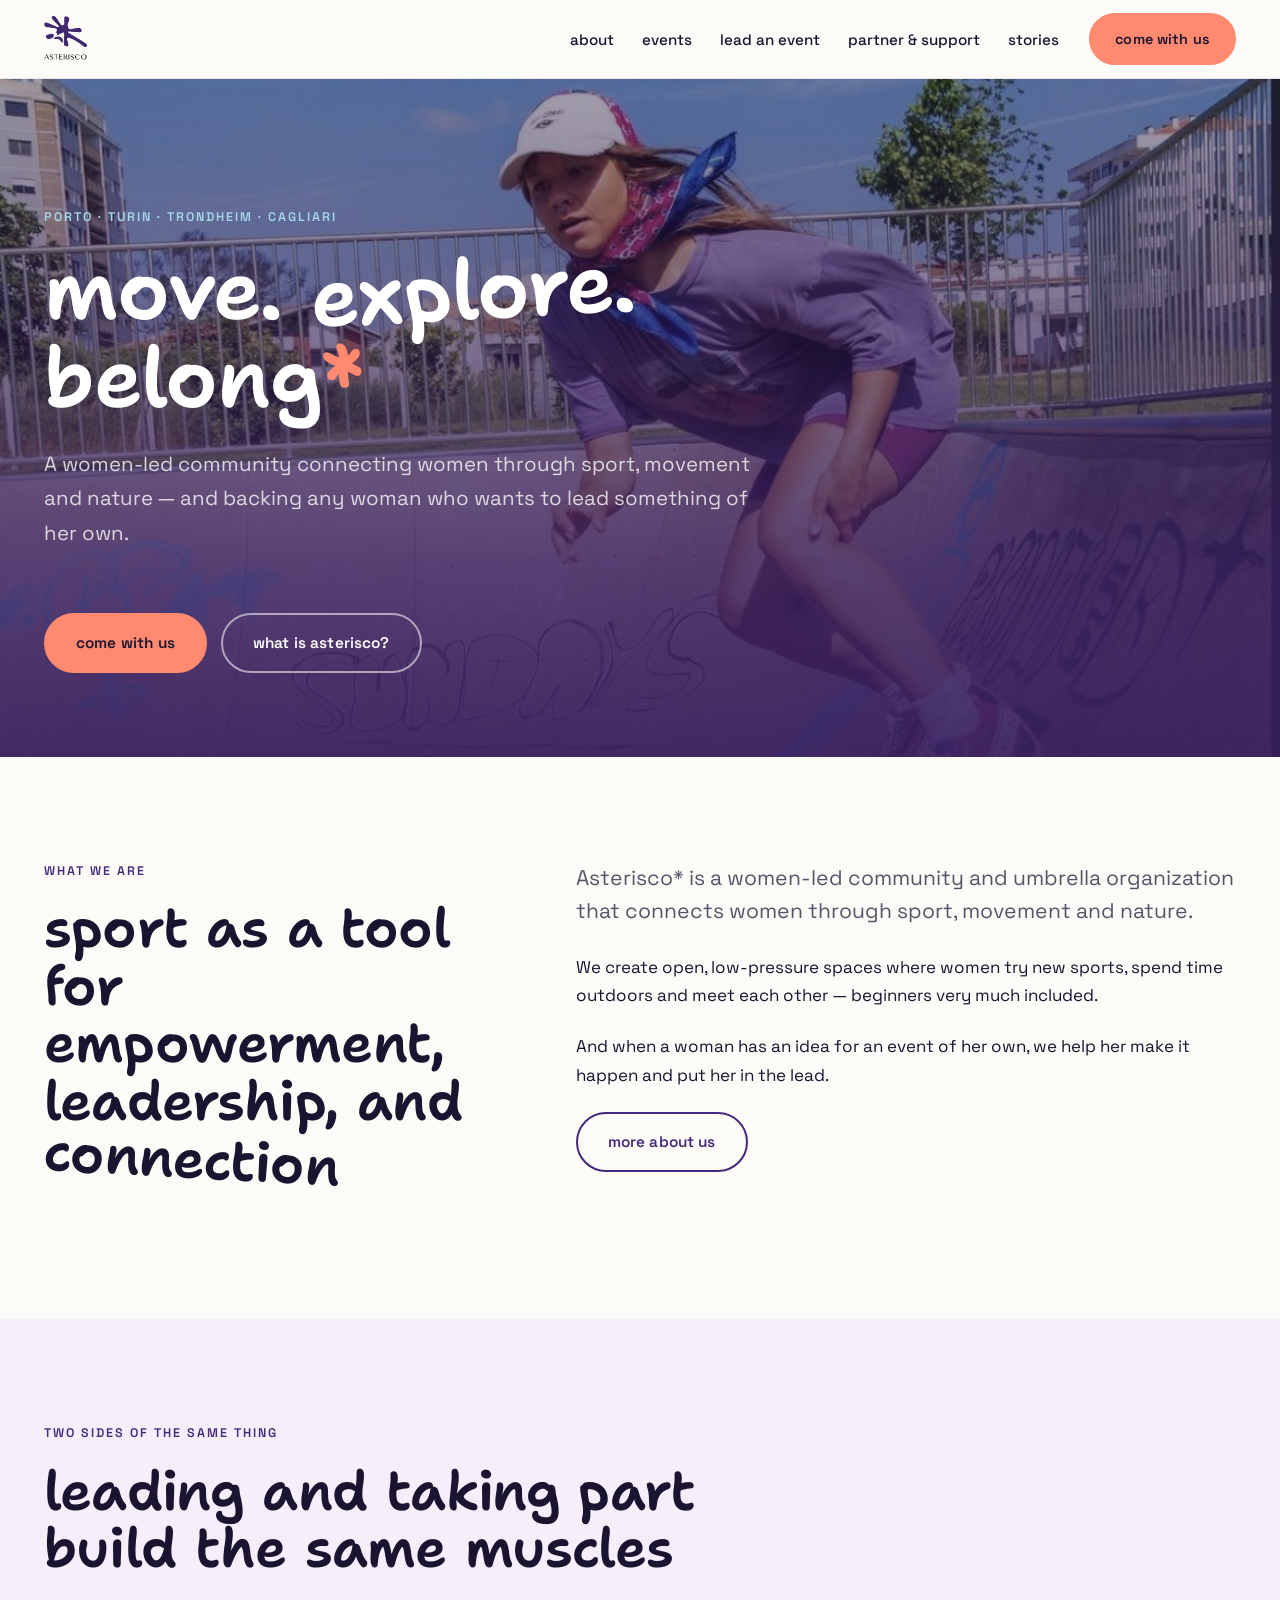
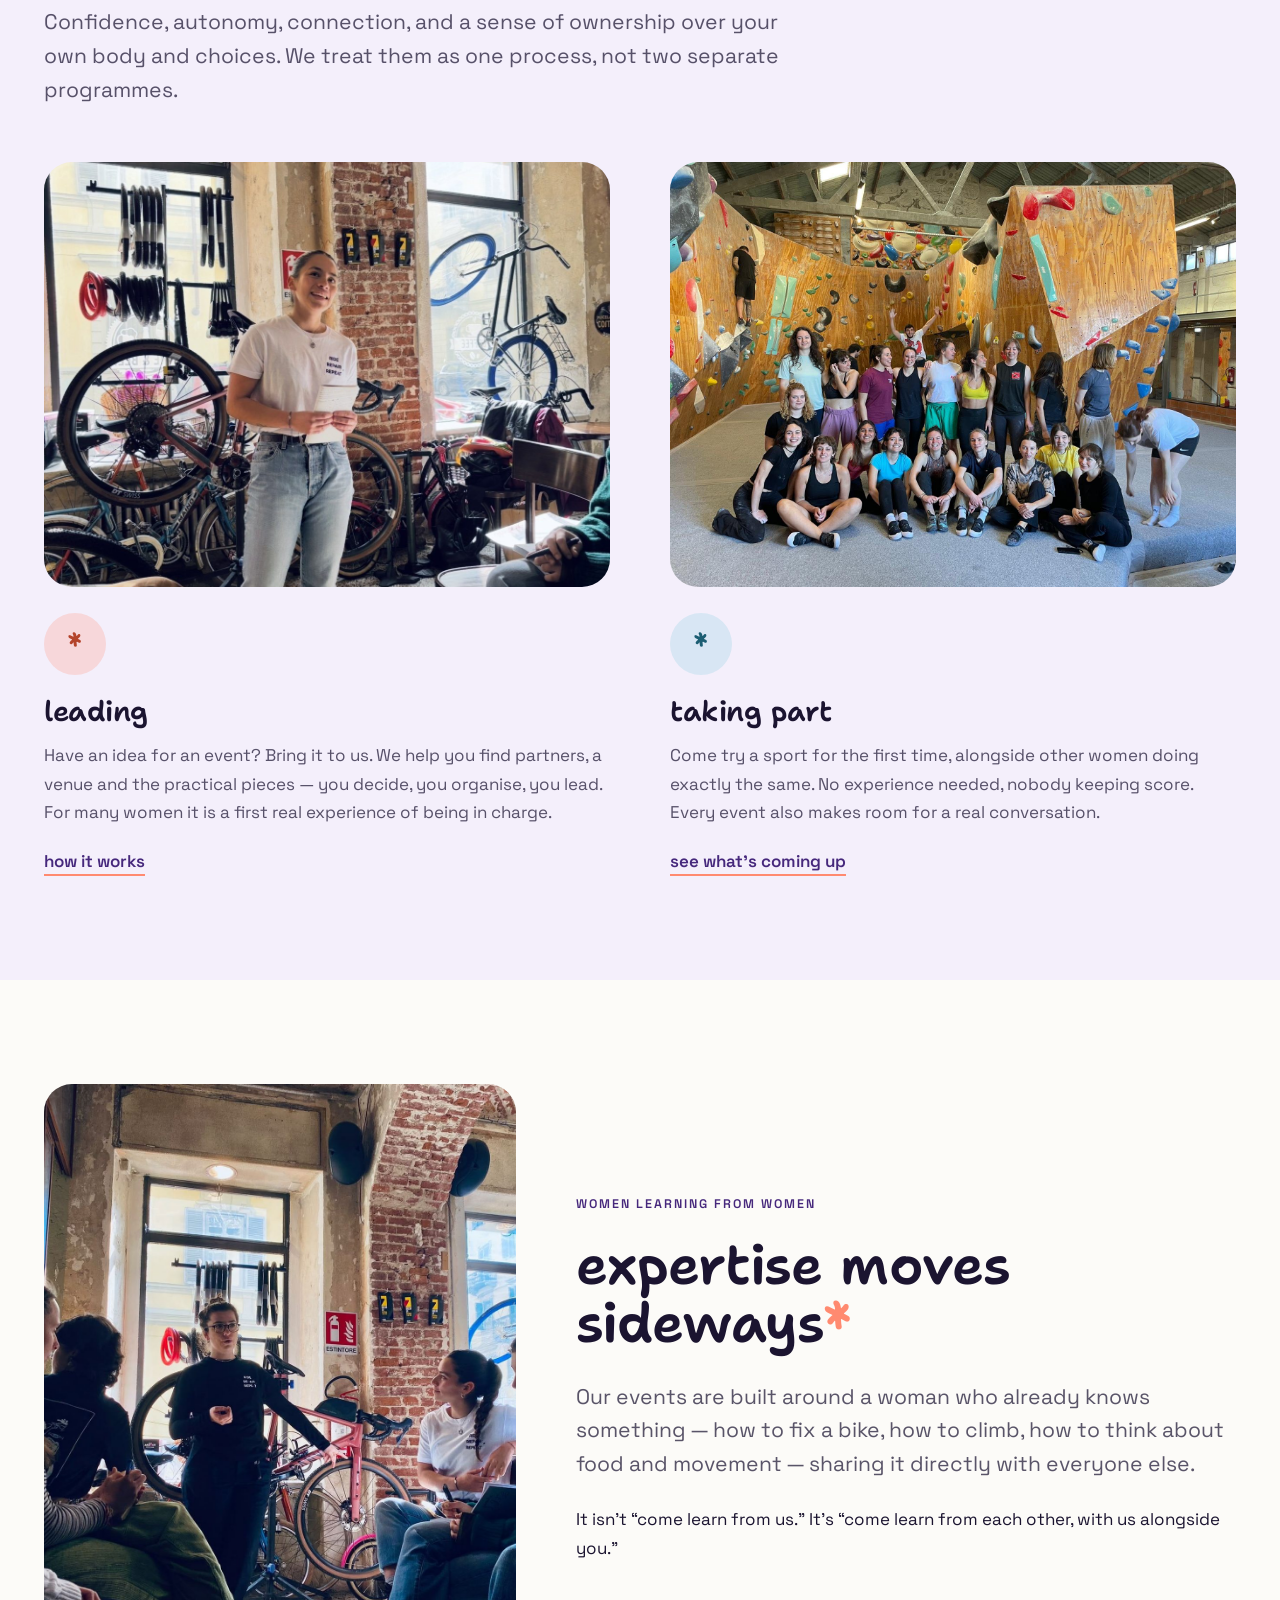
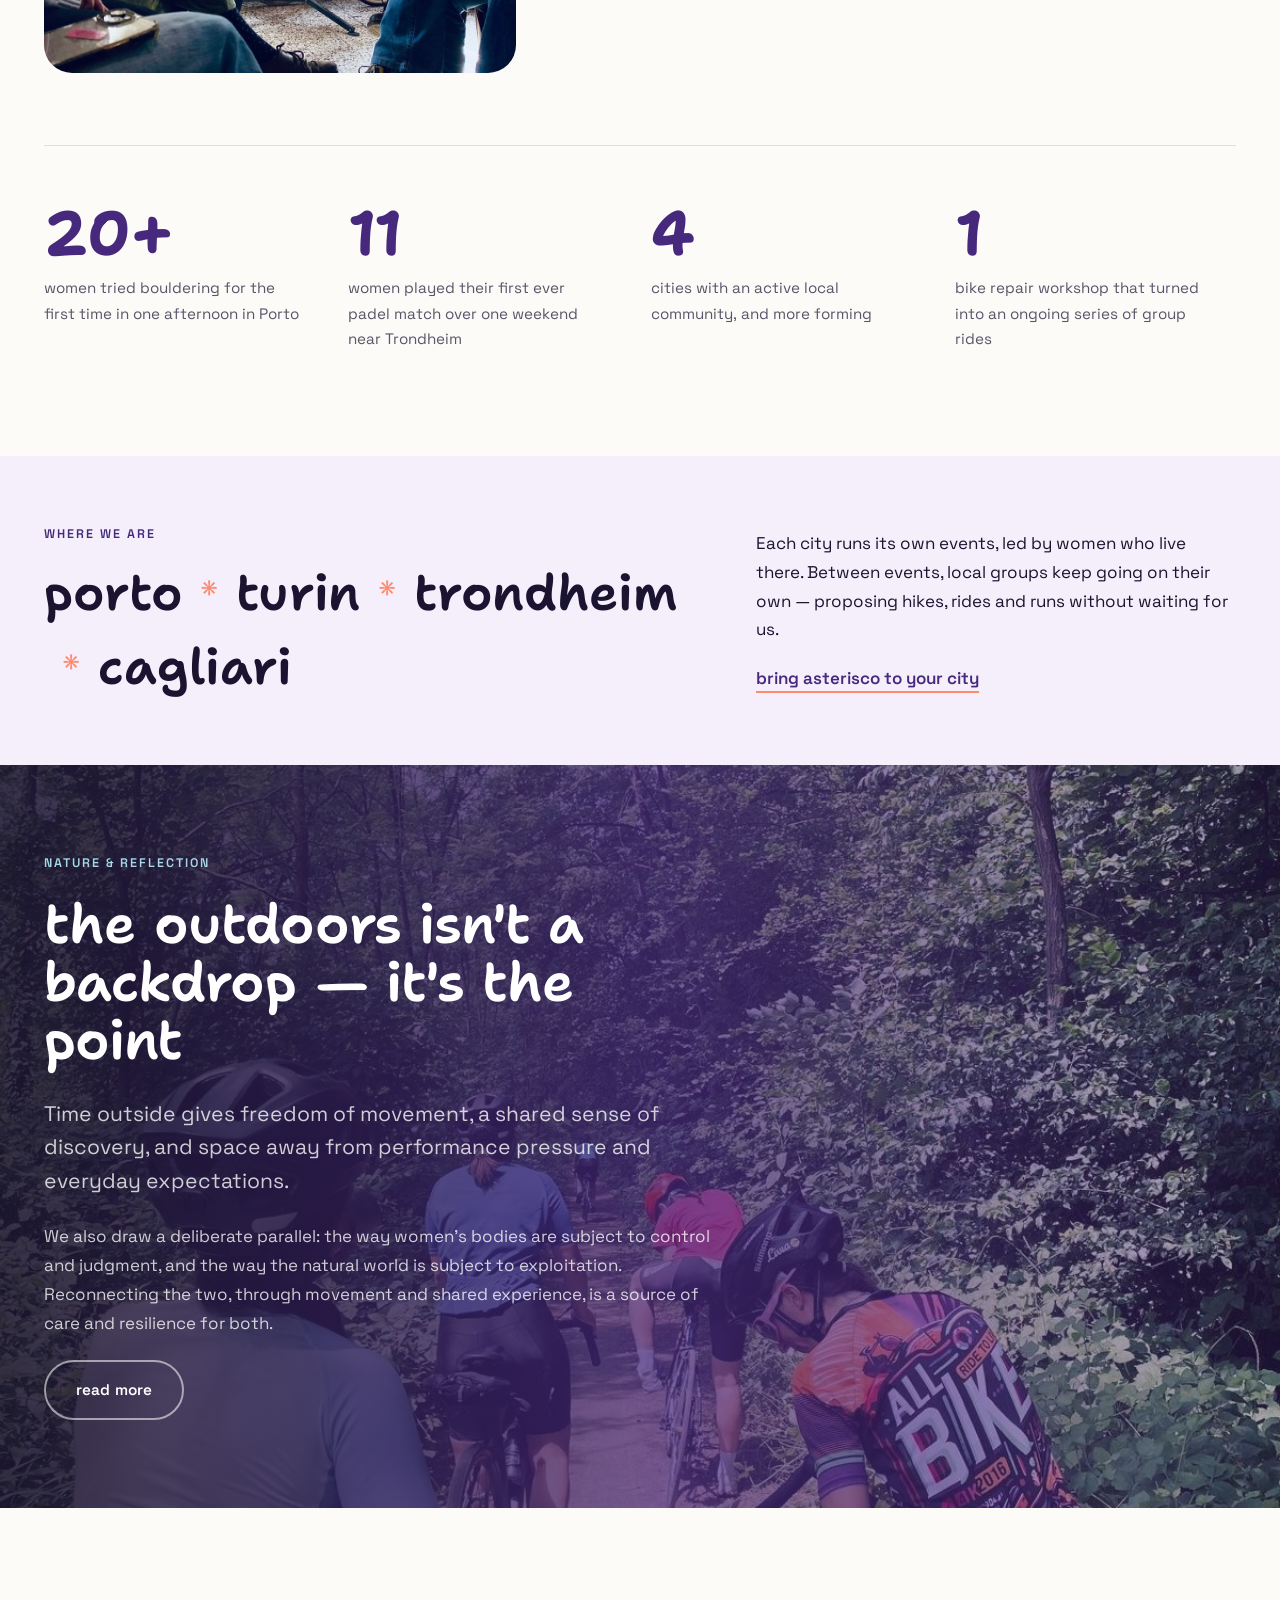
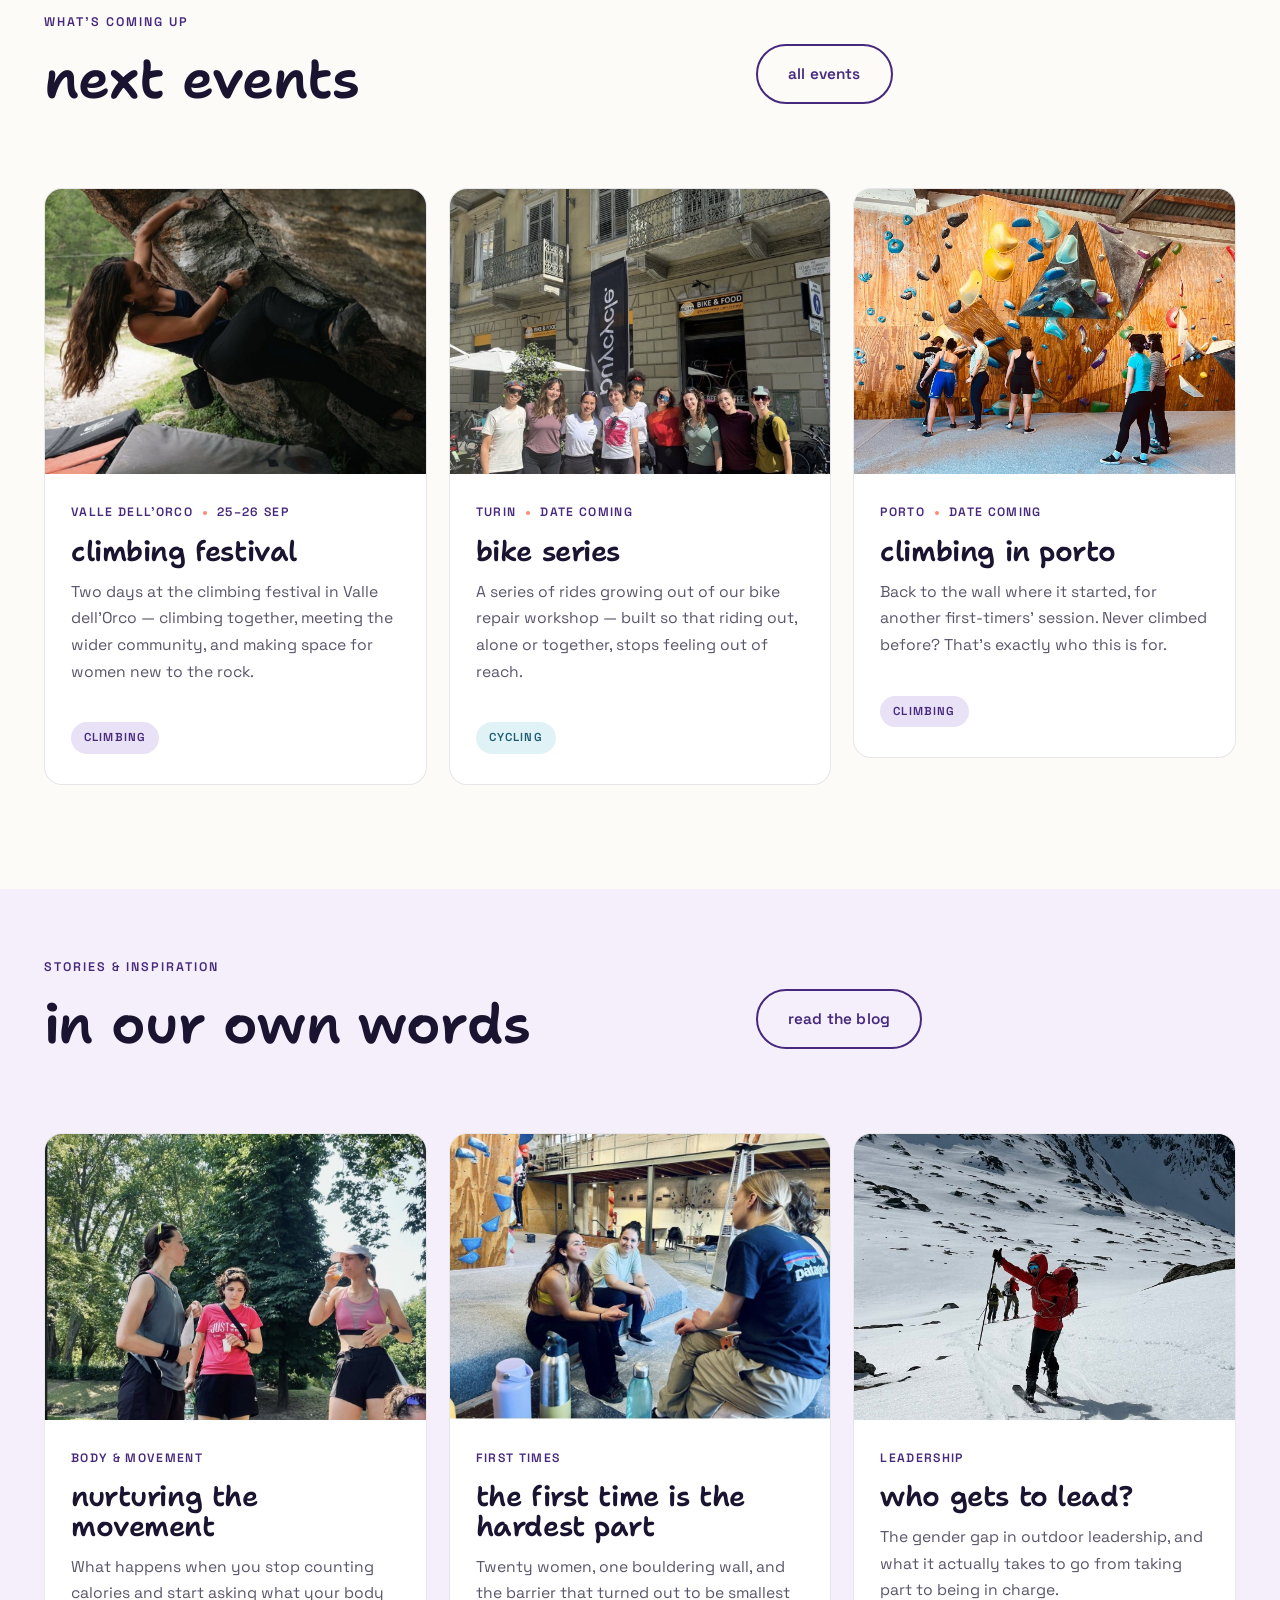
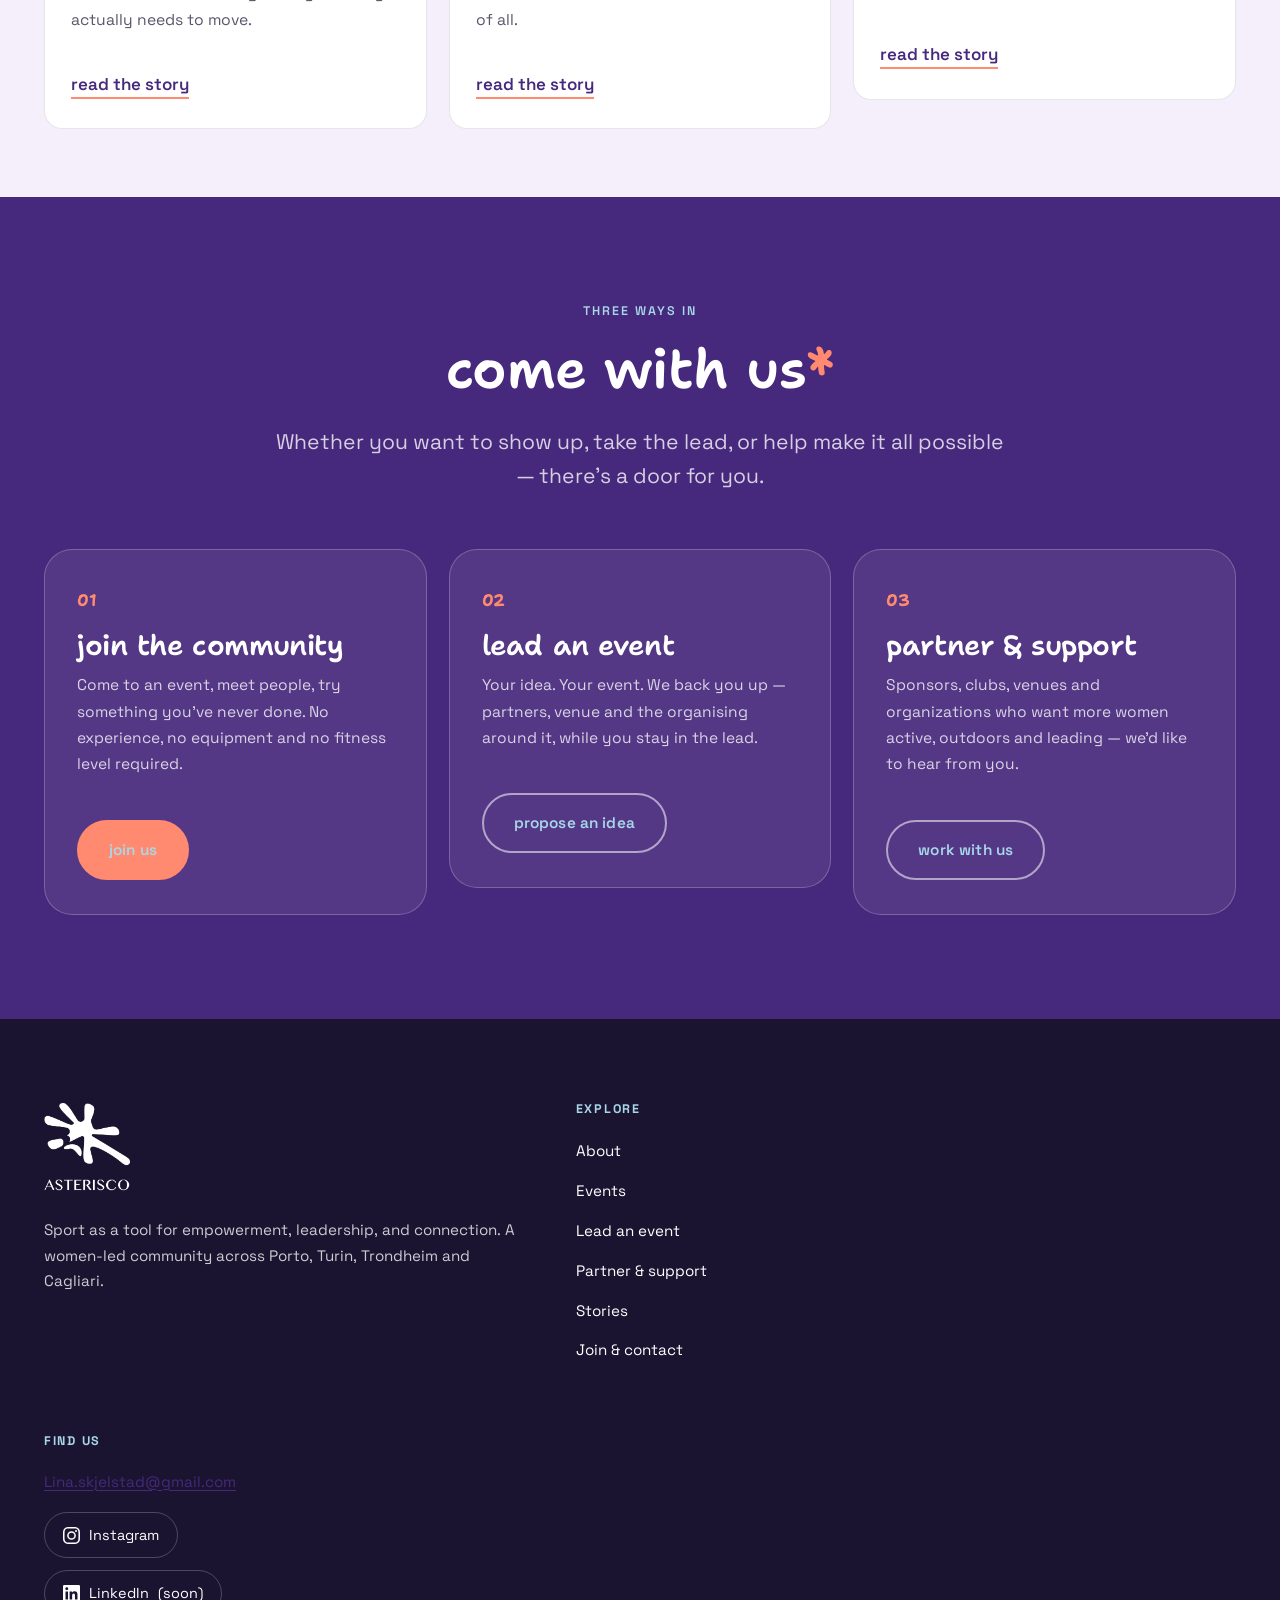
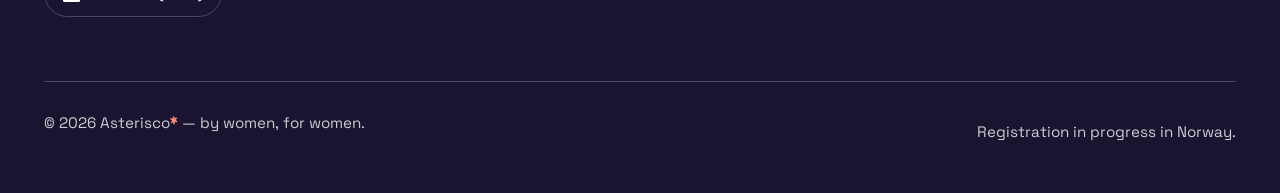
==== index.html @ ba5efff3 "Build the Asterisco* website as static HTML Eight-page static site, structured throughout so it can " ====
<!DOCTYPE html>
<html lang="en">
<head>
<meta charset="utf-8">
<meta name="viewport" content="width=device-width, initial-scale=1">

<title>Asterisco* — A Women's Sports &amp; Outdoor Community in Europe</title>
<meta name="description" content="Asterisco* is a women-led community connecting women through sport, movement and nature — and backing any woman who wants to lead her own event. Beginner-friendly, non-competitive, across four European cities.">
<meta name="keywords" content="women's sports community, women-led outdoor community Europe, women's community Porto, women's community Turin, women's community Trondheim, women's community Cagliari, try new sports as a woman, beginner-friendly women's sport, women in outdoor leadership">
<link rel="canonical" href="https://asteriscoworld.com/">

<meta property="og:type" content="website">
<meta property="og:site_name" content="Asterisco*">
<meta property="og:title" content="Asterisco* — Move. Explore. Belong.">
<meta property="og:description" content="A women-led community connecting women through sport, movement and nature — and backing any woman who wants to lead her own event.">
<meta property="og:image" content="https://asteriscoworld.com/assets/img/photos/climbing-group-porto.jpg">
<meta property="og:url" content="https://asteriscoworld.com/">
<meta name="twitter:card" content="summary_large_image">

<link rel="icon" href="favicon.ico" sizes="any">
<link rel="icon" href="assets/img/favicon-512.png" type="image/png">
<link rel="apple-touch-icon" href="assets/img/apple-touch-icon.png">

<link rel="preload" href="assets/fonts/shantell-sans-latin.woff2" as="font" type="font/woff2" crossorigin>
<link rel="preload" href="assets/fonts/space-grotesk-latin.woff2" as="font" type="font/woff2" crossorigin>
<link rel="stylesheet" href="assets/css/fonts.css">
<link rel="stylesheet" href="assets/css/style.css">
</head>
<body>

<a class="skip-link" href="#main">Skip to content</a>

<!-- ===== HEADER ===== -->
<header class="site-header">
  <div class="container site-header__inner">
    <a class="brand" href="index.html" aria-label="Asterisco* home">
      <img src="assets/img/logo-full.png" alt="Asterisco* logo — a violet paint-splatter asterisk above the word Asterisco" width="1201" height="1283">
    </a>

    <nav class="nav" aria-label="Main">
      <button class="nav-toggle" type="button" aria-expanded="false" aria-controls="primary-menu" aria-label="Open menu">
        <span></span><span></span><span></span>
      </button>
      <ul class="nav__list" id="primary-menu">
        <li><a class="nav__link" href="about.html">about</a></li>
        <li><a class="nav__link" href="events.html">events</a></li>
        <li><a class="nav__link" href="lead-an-event.html">lead an event</a></li>
        <li><a class="nav__link" href="support.html">partner &amp; support</a></li>
        <li><a class="nav__link" href="stories.html">stories</a></li>
        <li class="nav__cta-mobile"><a class="btn btn--primary" href="contact.html">come with us</a></li>
      </ul>
      <a class="btn btn--primary nav__cta" href="contact.html">come with us</a>
    </nav>
  </div>
</header>

<main id="main">

  <!-- ===== HERO ===== -->
  <section class="hero">
    <div class="hero__media">
      <img src="assets/img/photos/skate-bowl.jpg" alt="A woman in a purple T-shirt riding a skateboard down the wall of a concrete bowl under a clear blue sky" width="1179" height="1311" fetchpriority="high">
    </div>
    <div class="container hero__inner">
      <p class="eyebrow eyebrow--onviolet">Porto · Turin · Trondheim · Cagliari</p>
      <h1>move. <span class="tilt-l">explore.</span> belong<span class="ast">*</span></h1>
      <p class="hero__text">A women-led community connecting women through sport, movement and nature — and backing any woman who wants to lead something of her own.</p>
      <div class="btn-row hero__btns">
        <a class="btn btn--primary" href="contact.html">come with us</a>
        <a class="btn btn--ghost" href="about.html">what is asterisco?</a>
      </div>
    </div>
  </section>

  <!-- ===== WHAT WE ARE ===== -->
  <section class="section">
    <div class="container">
      <div class="row row--wide">
        <div class="col col-5">
          <p class="eyebrow">What we are</p>
          <h2>sport as a tool for empowerment, leadership, and <span class="tilt-r">connection</span></h2>
        </div>
        <div class="col col-7 stack">
          <p class="lead">Asterisco* is a women-led community and umbrella organization that connects women through sport, movement and nature.</p>
          <p>We create open, low-pressure spaces where women try new sports, spend time outdoors and meet each other — beginners very much included.</p>
          <p>And when a woman has an idea for an event of her own, we help her make it happen and put her in the lead.</p>
          <div class="btn-row">
            <a class="btn btn--outline" href="about.html">more about us</a>
          </div>
        </div>
      </div>
    </div>
  </section>

  <!-- ===== TWO SIDES ===== -->
  <section class="section section--lilac">
    <div class="container">
      <div class="section-head">
        <p class="eyebrow">Two sides of the same thing</p>
        <h2>leading and taking part build the same muscles</h2>
        <p class="lead">Confidence, autonomy, connection, and a sense of ownership over your own body and choices. We treat them as one process, not two separate programmes.</p>
      </div>

      <div class="row row--wide">
        <div class="col col-2">
          <div class="split__media split__media--wide">
            <img src="assets/img/photos/bike-workshop-leading-turin.jpg" alt="A woman standing in a bike workshop in Turin, holding notes and speaking to a seated group" width="1179" height="1530" loading="lazy">
          </div>
          <div class="iconbox" style="margin-top:26px">
            <span class="iconbox__icon iconbox__icon--coral" aria-hidden="true">*</span>
            <h3>leading</h3>
            <p>Have an idea for an event? Bring it to us. We help you find partners, a venue and the practical pieces — you decide, you organise, you lead. For many women it is a first real experience of being in charge.</p>
            <p><a class="textlink" href="lead-an-event.html">how it works</a></p>
          </div>
        </div>

        <div class="col col-2">
          <div class="split__media split__media--wide">
            <img src="assets/img/photos/climbing-group-porto.jpg" alt="A large group of around twenty women gathered together in front of a bouldering wall in Porto" width="1600" height="1200" loading="lazy">
          </div>
          <div class="iconbox" style="margin-top:26px">
            <span class="iconbox__icon iconbox__icon--sky" aria-hidden="true">*</span>
            <h3>taking part</h3>
            <p>Come try a sport for the first time, alongside other women doing exactly the same. No experience needed, nobody keeping score. Every event also makes room for a real conversation.</p>
            <p><a class="textlink" href="events.html">see what's coming up</a></p>
          </div>
        </div>
      </div>
    </div>
  </section>

  <!-- ===== PEER LEARNING + STATS ===== -->
  <section class="section">
    <div class="container">
      <div class="row row--wide row--center">
        <div class="col col-5">
          <div class="split__media">
            <img src="assets/img/photos/bike-workshop-circle-turin.jpg" alt="Women sitting in a circle in a Turin bike shop, listening to another woman standing beside a bicycle" width="1800" height="1350" loading="lazy">
          </div>
        </div>
        <div class="col col-7 stack">
          <p class="eyebrow">Women learning from women</p>
          <h2>expertise moves sideways<span class="ast">*</span></h2>
          <p class="lead">Our events are built around a woman who already knows something — how to fix a bike, how to climb, how to think about food and movement — sharing it directly with everyone else.</p>
          <p>It isn't “come learn from us.” It's “come learn from each other, with us alongside you.”</p>
        </div>
      </div>

      <hr class="rule" style="margin:72px 0 56px">

      <div class="row row--tight">
        <div class="col col-4">
          <div class="stat">
            <span class="stat__num">20+</span>
            <span class="stat__label">women tried bouldering for the first time in one afternoon in Porto</span>
          </div>
        </div>
        <div class="col col-4">
          <div class="stat">
            <span class="stat__num">11</span>
            <span class="stat__label">women played their first ever padel match over one weekend near Trondheim</span>
          </div>
        </div>
        <div class="col col-4">
          <div class="stat">
            <span class="stat__num">4</span>
            <span class="stat__label">cities with an active local community, and more forming</span>
          </div>
        </div>
        <div class="col col-4">
          <div class="stat">
            <span class="stat__num">1</span>
            <span class="stat__label">bike repair workshop that turned into an ongoing series of group rides</span>
          </div>
        </div>
      </div>
    </div>
  </section>

  <!-- ===== CITIES ===== -->
  <section class="section section--tight section--lilac">
    <div class="container">
      <div class="row row--between row--center">
        <div class="col col-7">
          <p class="eyebrow">Where we are</p>
          <div class="cities">
            <span class="city">porto</span><span class="city__sep" aria-hidden="true">*</span>
            <span class="city">turin</span><span class="city__sep" aria-hidden="true">*</span>
            <span class="city">trondheim</span><span class="city__sep" aria-hidden="true">*</span>
            <span class="city">cagliari</span>
          </div>
        </div>
        <div class="col col-5">
          <p>Each city runs its own events, led by women who live there. Between events, local groups keep going on their own — proposing hikes, rides and runs without waiting for us.</p>
          <p><a class="textlink" href="contact.html">bring asterisco to your city</a></p>
        </div>
      </div>
    </div>
  </section>

  <!-- ===== NATURE BAND ===== -->
  <section class="band">
    <div class="band__media">
      <img src="assets/img/photos/gravel-ride-woods-turin.jpg" alt="Four women on gravel bikes riding a narrow dirt path through dense green woodland" width="1200" height="1600" loading="lazy">
    </div>
    <div class="container band__inner">
      <div class="row">
        <div class="col col-7 stack">
          <p class="eyebrow eyebrow--onviolet">Nature &amp; reflection</p>
          <h2>the outdoors isn't a backdrop — it's the point</h2>
          <p class="lead lead--onviolet">Time outside gives freedom of movement, a shared sense of discovery, and space away from performance pressure and everyday expectations.</p>
          <p style="color:var(--white-75)">We also draw a deliberate parallel: the way women's bodies are subject to control and judgment, and the way the natural world is subject to exploitation. Reconnecting the two, through movement and shared experience, is a source of care and resilience for both.</p>
          <div class="btn-row">
            <a class="btn btn--ghost" href="about.html#nature">read more</a>
          </div>
        </div>
      </div>
    </div>
  </section>

  <!-- ===== UPCOMING EVENTS ===== -->
  <section class="section">
    <div class="container">
      <div class="row row--between row--center" style="margin-bottom:52px">
        <div class="col col-7">
          <p class="eyebrow">What's coming up</p>
          <h2>next events</h2>
        </div>
        <div class="col col-5" style="display:flex;justify-content:flex-start">
          <a class="btn btn--outline" href="events.html">all events</a>
        </div>
      </div>

      <div class="row row--tight">
        <div class="col col-3">
          <article class="card">
            <div class="card__media">
              <img src="assets/img/photos/outdoor-bouldering.jpg" alt="A woman bouldering on a large outdoor boulder, reaching for a hold above her head" width="1179" height="816" loading="lazy">
            </div>
            <div class="card__body">
              <div class="meta"><span>Valle dell'Orco</span><span class="meta__dot" aria-hidden="true"></span><span>25–26 Sep</span></div>
              <h3>climbing festival</h3>
              <p>Two days at the climbing festival in Valle dell'Orco — climbing together, meeting the wider community, and making space for women new to the rock.</p>
              <div class="card__foot"><span class="tag">Climbing</span></div>
            </div>
          </article>
        </div>

        <div class="col col-3">
          <article class="card">
            <div class="card__media">
              <img src="assets/img/photos/cycling-group-turin.jpg" alt="Ten women in cycling kit standing with their bikes outside a bike shop in Turin" width="1179" height="1636" loading="lazy">
            </div>
            <div class="card__body">
              <div class="meta"><span>Turin</span><span class="meta__dot" aria-hidden="true"></span><span>Date coming</span></div>
              <h3>bike series</h3>
              <p>A series of rides growing out of our bike repair workshop — built so that riding out, alone or together, stops feeling out of reach.</p>
              <div class="card__foot"><span class="tag tag--sky">Cycling</span></div>
            </div>
          </article>
        </div>

        <div class="col col-3">
          <article class="card">
            <div class="card__media">
              <img src="assets/img/photos/bouldering-wall-porto.jpg" alt="Six women standing at a large indoor bouldering wall in Porto, studying the holds" width="1600" height="1100" loading="lazy">
            </div>
            <div class="card__body">
              <div class="meta"><span>Porto</span><span class="meta__dot" aria-hidden="true"></span><span>Date coming</span></div>
              <h3>climbing in porto</h3>
              <p>Back to the wall where it started, for another first-timers' session. Never climbed before? That's exactly who this is for.</p>
              <div class="card__foot"><span class="tag">Climbing</span></div>
            </div>
          </article>
        </div>
      </div>
    </div>
  </section>

  <!-- ===== STORIES TEASER ===== -->
  <section class="section section--tight section--lilac">
    <div class="container">
      <div class="row row--between row--center" style="margin-bottom:52px">
        <div class="col col-7">
          <p class="eyebrow">Stories &amp; inspiration</p>
          <h2>in our own words</h2>
        </div>
        <div class="col col-5" style="display:flex;justify-content:flex-start">
          <a class="btn btn--outline" href="stories.html">read the blog</a>
        </div>
      </div>

      <div class="row row--tight">
        <div class="col col-3">
          <article class="card">
            <div class="card__media">
              <img src="assets/img/photos/nutrition-run-picnic-turin.jpg" alt="Three women standing in a sunny park in Turin after a run, drinking juice and talking" width="1179" height="878" loading="lazy">
            </div>
            <div class="card__body">
              <div class="meta"><span>Body &amp; movement</span></div>
              <h3>nurturing the movement</h3>
              <p>What happens when you stop counting calories and start asking what your body actually needs to move.</p>
              <div class="card__foot"><a class="textlink" href="stories-nurturing-the-movement.html">read the story</a></div>
            </div>
          </article>
        </div>

        <div class="col col-3">
          <article class="card">
            <div class="card__media">
              <img src="assets/img/photos/climbing-gym-conversation-porto.jpg" alt="Three women sitting on crash mats at a climbing gym in Porto, talking between attempts" width="992" height="761" loading="lazy">
            </div>
            <div class="card__body">
              <div class="meta"><span>First times</span></div>
              <h3>the first time is the hardest part</h3>
              <p>Twenty women, one bouldering wall, and the barrier that turned out to be smallest of all.</p>
              <div class="card__foot"><a class="textlink" href="stories.html">read the story</a></div>
            </div>
          </article>
        </div>

        <div class="col col-3">
          <article class="card">
            <div class="card__media">
              <img src="assets/img/photos/ski-touring-norway.jpg" alt="A woman ski touring uphill across a wide snowfield below steep Norwegian mountains" width="1350" height="1800" loading="lazy">
            </div>
            <div class="card__body">
              <div class="meta"><span>Leadership</span></div>
              <h3>who gets to lead?</h3>
              <p>The gender gap in outdoor leadership, and what it actually takes to go from taking part to being in charge.</p>
              <div class="card__foot"><a class="textlink" href="stories.html">read the story</a></div>
            </div>
          </article>
        </div>
      </div>
    </div>
  </section>

  <!-- ===== THREE DOORS ===== -->
  <section class="section section--violet">
    <div class="container">
      <div class="section-head center">
        <p class="eyebrow eyebrow--onviolet">Three ways in</p>
        <h2>come with us<span class="ast">*</span></h2>
        <p class="lead lead--onviolet">Whether you want to show up, take the lead, or help make it all possible — there's a door for you.</p>
      </div>

      <div class="row row--tight">
        <div class="col col-3">
          <div class="door">
            <span class="door__num">01</span>
            <h3>join the community</h3>
            <p>Come to an event, meet people, try something you've never done. No experience, no equipment and no fitness level required.</p>
            <div class="door__foot"><a class="btn btn--primary" href="contact.html">join us</a></div>
          </div>
        </div>
        <div class="col col-3">
          <div class="door">
            <span class="door__num">02</span>
            <h3>lead an event</h3>
            <p>Your idea. Your event. We back you up — partners, venue and the organising around it, while you stay in the lead.</p>
            <div class="door__foot"><a class="btn btn--ghost" href="lead-an-event.html">propose an idea</a></div>
          </div>
        </div>
        <div class="col col-3">
          <div class="door">
            <span class="door__num">03</span>
            <h3>partner &amp; support</h3>
            <p>Sponsors, clubs, venues and organizations who want more women active, outdoors and leading — we'd like to hear from you.</p>
            <div class="door__foot"><a class="btn btn--ghost" href="support.html">work with us</a></div>
          </div>
        </div>
      </div>
    </div>
  </section>

</main>

<!-- ===== FOOTER ===== -->
<footer class="site-footer">
  <div class="container">
    <div class="row row--wide">
      <div class="col col-5 site-footer__brand">
        <img src="assets/img/logo-full-white.png" alt="Asterisco* logo" width="1201" height="1283" loading="lazy">
        <p>Sport as a tool for empowerment, leadership, and connection. A women-led community across Porto, Turin, Trondheim and Cagliari.</p>
      </div>

      <div class="col col-3">
        <h3>Explore</h3>
        <ul class="footer-nav">
          <li><a href="about.html">About</a></li>
          <li><a href="events.html">Events</a></li>
          <li><a href="lead-an-event.html">Lead an event</a></li>
          <li><a href="support.html">Partner &amp; support</a></li>
          <li><a href="stories.html">Stories</a></li>
          <li><a href="contact.html">Join &amp; contact</a></li>
        </ul>
      </div>

      <div class="col col-4">
        <h3>Find us</h3>
        <p><a href="mailto:Lina.skjelstad@gmail.com">Lina.skjelstad@gmail.com</a></p>
        <div class="social">
          <a href="https://www.instagram.com/asterisco.wld/" target="_blank" rel="noopener">
            <svg viewBox="0 0 24 24" aria-hidden="true"><path d="M12 2.16c3.2 0 3.58.01 4.85.07 1.17.05 1.8.25 2.23.41.56.22.96.48 1.38.9.42.42.68.82.9 1.38.16.42.36 1.06.41 2.23.06 1.27.07 1.65.07 4.85s-.01 3.58-.07 4.85c-.05 1.17-.25 1.8-.41 2.23-.22.56-.48.96-.9 1.38-.42.42-.82.68-1.38.9-.42.16-1.06.36-2.23.41-1.27.06-1.65.07-4.85.07s-3.58-.01-4.85-.07c-1.17-.05-1.8-.25-2.23-.41-.56-.22-.96-.48-1.38-.9-.42-.42-.68-.82-.9-1.38-.16-.42-.36-1.06-.41-2.23C2.17 15.58 2.16 15.2 2.16 12s.01-3.58.07-4.85c.05-1.17.25-1.8.41-2.23.22-.56.48-.96.9-1.38.42-.42.82-.68 1.38-.9.42-.16 1.06-.36 2.23-.41C8.42 2.17 8.8 2.16 12 2.16M12 0C8.74 0 8.33.01 7.05.07 5.78.13 4.9.33 4.14.63c-.79.31-1.46.72-2.13 1.38C1.35 2.68.94 3.35.63 4.14.33 4.9.13 5.78.07 7.05.01 8.33 0 8.74 0 12s.01 3.67.07 4.95c.06 1.27.26 2.15.56 2.91.31.79.72 1.46 1.38 2.13.67.66 1.34 1.07 2.13 1.38.76.3 1.64.5 2.91.56C8.33 23.99 8.74 24 12 24s3.67-.01 4.95-.07c1.27-.06 2.15-.26 2.91-.56.79-.31 1.46-.72 2.13-1.38.66-.67 1.07-1.34 1.38-2.13.3-.76.5-1.64.56-2.91.06-1.28.07-1.69.07-4.95s-.01-3.67-.07-4.95c-.06-1.27-.26-2.15-.56-2.91-.31-.79-.72-1.46-1.38-2.13C21.32 1.35 20.65.94 19.86.63c-.76-.3-1.64-.5-2.91-.56C15.67.01 15.26 0 12 0z"/><path d="M12 5.84A6.16 6.16 0 1 0 18.16 12 6.16 6.16 0 0 0 12 5.84zM12 16a4 4 0 1 1 4-4 4 4 0 0 1-4 4z"/><circle cx="18.41" cy="5.59" r="1.44"/></svg>
            Instagram
          </a>
          <!-- LinkedIn: replace href with the company page URL once the profile exists -->
          <a href="contact.html" aria-label="LinkedIn — profile coming soon">
            <svg viewBox="0 0 24 24" aria-hidden="true"><path d="M20.45 20.45h-3.56v-5.57c0-1.33-.02-3.04-1.85-3.04-1.85 0-2.14 1.45-2.14 2.94v5.67H9.35V9h3.41v1.56h.05a3.74 3.74 0 0 1 3.37-1.85c3.6 0 4.27 2.37 4.27 5.46zM5.34 7.43a2.07 2.07 0 1 1 2.06-2.07 2.07 2.07 0 0 1-2.06 2.07zM7.12 20.45H3.55V9h3.57zM22.22 0H1.77A1.76 1.76 0 0 0 0 1.73v20.54A1.76 1.76 0 0 0 1.77 24h20.45A1.77 1.77 0 0 0 24 22.27V1.73A1.77 1.77 0 0 0 22.22 0z"/></svg>
            LinkedIn <span class="small">(soon)</span>
          </a>
        </div>
      </div>
    </div>

    <div class="site-footer__bottom">
      <p>&copy; 2026 Asterisco<span class="ast">*</span> — by women, for women.</p>
      <p>Registration in progress in Norway.</p>
    </div>
  </div>
</footer>

<script src="assets/js/main.js"></script>
</body>
</html>
---- assets/css/fonts.css ----
/* ==========================================================================
   ASTERISCO* — self-hosted webfonts

   Shantell Sans, Marcellus and Space Grotesk, all licensed under the
   SIL Open Font License 1.1, which permits self-hosting and redistribution.

   Self-hosted rather than loaded from the Google Fonts CDN so that:
     - the site works offline and when opened straight from disk,
     - no visitor IP addresses are sent to a third party (a GDPR concern
       for an EU-registered organization),
     - there is no extra DNS + TLS round trip before text can paint.

   Latin and Latin-Extended subsets only — enough for English plus the
   Norwegian, Portuguese and Italian characters used across the site.
   ========================================================================== */

@font-face {
  font-family: 'Shantell Sans';
  font-style: normal;
  font-weight: 300 800;
  font-display: swap;
  src: url('../fonts/shantell-sans-latin-ext.woff2') format('woff2');
  unicode-range: U+0100-02BA, U+02BD-02C5, U+02C7-02CC, U+02CE-02D7, U+02DD-02FF, U+0304, U+0308, U+0329, U+1D00-1DBF, U+1E00-1E9F, U+1EF2-1EFF, U+2020, U+20A0-20AB, U+20AD-20C0, U+2113, U+2C60-2C7F, U+A720-A7FF;
}

@font-face {
  font-family: 'Shantell Sans';
  font-style: normal;
  font-weight: 300 800;
  font-display: swap;
  src: url('../fonts/shantell-sans-latin.woff2') format('woff2');
  unicode-range: U+0000-00FF, U+0131, U+0152-0153, U+02BB-02BC, U+02C6, U+02DA, U+02DC, U+0304, U+0308, U+0329, U+2000-206F, U+20AC, U+2122, U+2191, U+2193, U+2212, U+2215, U+FEFF, U+FFFD;
}

@font-face {
  font-family: 'Marcellus';
  font-style: normal;
  font-weight: 400;
  font-display: swap;
  src: url('../fonts/marcellus-latin-ext.woff2') format('woff2');
  unicode-range: U+0100-02BA, U+02BD-02C5, U+02C7-02CC, U+02CE-02D7, U+02DD-02FF, U+0304, U+0308, U+0329, U+1D00-1DBF, U+1E00-1E9F, U+1EF2-1EFF, U+2020, U+20A0-20AB, U+20AD-20C0, U+2113, U+2C60-2C7F, U+A720-A7FF;
}

@font-face {
  font-family: 'Marcellus';
  font-style: normal;
  font-weight: 400;
  font-display: swap;
  src: url('../fonts/marcellus-latin.woff2') format('woff2');
  unicode-range: U+0000-00FF, U+0131, U+0152-0153, U+02BB-02BC, U+02C6, U+02DA, U+02DC, U+0304, U+0308, U+0329, U+2000-206F, U+20AC, U+2122, U+2191, U+2193, U+2212, U+2215, U+FEFF, U+FFFD;
}

@font-face {
  font-family: 'Space Grotesk';
  font-style: normal;
  font-weight: 300 700;
  font-display: swap;
  src: url('../fonts/space-grotesk-latin-ext.woff2') format('woff2');
  unicode-range: U+0100-02BA, U+02BD-02C5, U+02C7-02CC, U+02CE-02D7, U+02DD-02FF, U+0304, U+0308, U+0329, U+1D00-1DBF, U+1E00-1E9F, U+1EF2-1EFF, U+2020, U+20A0-20AB, U+20AD-20C0, U+2113, U+2C60-2C7F, U+A720-A7FF;
}

@font-face {
  font-family: 'Space Grotesk';
  font-style: normal;
  font-weight: 300 700;
  font-display: swap;
  src: url('../fonts/space-grotesk-latin.woff2') format('woff2');
  unicode-range: U+0000-00FF, U+0131, U+0152-0153, U+02BB-02BC, U+02C6, U+02DA, U+02DC, U+0304, U+0308, U+0329, U+2000-206F, U+20AC, U+2122, U+2191, U+2193, U+2212, U+2215, U+FEFF, U+FFFD;
}
---- assets/css/style.css ----
/* ==========================================================================
   ASTERISCO* — site styles
   Brand Guide v1, 2026

   ELEMENTOR NOTE
   Every layout in this file is built with flexbox only — no CSS grid, no
   float tricks, no JS-driven layout. Each `.section` maps to an Elementor
   Section/Container; each `.row` maps to a flex Container; each `.col`
   maps to a child Container with a width %. Cards, icon boxes, accordions
   and galleries are all structured to match their native Elementor widget.
   ========================================================================== */

/* --------------------------------------------------------------------------
   1. Tokens
   -------------------------------------------------------------------------- */
:root {
  /* Brand palette — Brand Guide v1, 2026 */
  --violet:      #46287C;   /* primary */
  --violet-deep: #351E5F;   /* hover / depth */
  --lilac:       #E9E1F6;   /* secondary / light */
  --lilac-soft:  #F4EFFB;   /* tint */
  --paper:       #FCFBF8;   /* background */
  --ink:         #1B1430;   /* text / dark */
  --coral:       #FF8A70;   /* seasonal accent — primary */
  --coral-deep:  #F0674A;   /* coral hover */
  --sky:         #A8D8E8;   /* seasonal accent — outdoor line */
  --fern:        #7BAE6F;   /* seasonal accent — nature/growth line */

  --ink-70: rgba(27, 20, 48, .72);
  --ink-55: rgba(27, 20, 48, .58);
  --white-75: rgba(255, 255, 255, .78);
  --white-20: rgba(255, 255, 255, .22);

  /* Type */
  --display: "Shantell Sans", "Comic Sans MS", cursive;
  --serif:   "Marcellus", Georgia, "Times New Roman", serif;
  --body:    "Space Grotesk", "Helvetica Neue", Arial, sans-serif;

  /* Rhythm */
  --gutter: 24px;
  --maxw: 1240px;
  --maxw-narrow: 760px;
  --section-y: 104px;
  --radius: 18px;
  --radius-lg: 28px;
}

/* --------------------------------------------------------------------------
   2. Reset & base
   -------------------------------------------------------------------------- */
*, *::before, *::after { box-sizing: border-box; }

html { -webkit-text-size-adjust: 100%; scroll-behavior: smooth; }

body {
  margin: 0;
  background: var(--paper);
  color: var(--ink);
  font-family: var(--body);
  font-size: 17px;
  line-height: 1.7;
  -webkit-font-smoothing: antialiased;
  overflow-x: hidden;
}

img { max-width: 100%; height: auto; display: block; }

a { color: var(--violet); text-decoration-thickness: 1px; text-underline-offset: 3px; }
a:hover { color: var(--coral-deep); }

h1, h2, h3, h4 {
  font-family: var(--display);
  font-weight: 600;
  line-height: 1.06;
  letter-spacing: -0.015em;
  text-transform: lowercase;   /* Brand Guide: lowercase headlines */
  margin: 0 0 .5em;
}

h1 { font-size: clamp(2.6rem, 7.2vw, 5.2rem); }
h2 { font-size: clamp(2.1rem, 4.6vw, 3.4rem); }
h3 { font-size: clamp(1.35rem, 2.2vw, 1.75rem); }
h4 { font-size: 1.12rem; }

p { margin: 0 0 1.15em; }
p:last-child { margin-bottom: 0; }

ul, ol { margin: 0 0 1.15em; padding-left: 1.15em; }
li { margin-bottom: .45em; }

::selection { background: var(--coral); color: #fff; }

:focus-visible {
  outline: 3px solid var(--coral);
  outline-offset: 3px;
  border-radius: 4px;
}

.skip-link {
  position: absolute; left: -9999px; top: 0;
  background: var(--violet); color: #fff;
  padding: 12px 20px; z-index: 999; border-radius: 0 0 8px 0;
}
.skip-link:focus { left: 0; color: #fff; }

.visually-hidden {
  position: absolute; width: 1px; height: 1px;
  padding: 0; margin: -1px; overflow: hidden;
  clip: rect(0 0 0 0); white-space: nowrap; border: 0;
}

/* --------------------------------------------------------------------------
   3. Brand type helpers
   -------------------------------------------------------------------------- */

/* The asterisk replaces the exclamation mark — Brand Guide v1 */
.ast { color: var(--coral); font-family: var(--display); font-weight: 700; }

/* Hand-drawn energy: words rotated ±3° */
.tilt-l { display: inline-block; transform: rotate(-3deg); }
.tilt-r { display: inline-block; transform: rotate(3deg); }

.wordmark { font-family: var(--serif); text-transform: none; letter-spacing: .06em; }

.eyebrow {
  font-family: var(--body);
  font-size: .78rem;
  font-weight: 600;
  letter-spacing: .16em;
  text-transform: uppercase;
  color: var(--violet);
  margin: 0 0 18px;
}
.eyebrow--onviolet { color: var(--sky); }

.lead { font-size: clamp(1.12rem, 1.8vw, 1.32rem); line-height: 1.6; color: var(--ink-70); }
.lead--onviolet { color: var(--white-75); }

.muted { color: var(--ink-55); }
.small { font-size: .9rem; }

/* --------------------------------------------------------------------------
   4. Layout — flex only
   -------------------------------------------------------------------------- */
.container { width: 100%; max-width: var(--maxw); margin: 0 auto; padding-inline: var(--gutter); }
.container--narrow { max-width: var(--maxw-narrow); }

.section { padding-block: var(--section-y); }
.section--tight { padding-block: 68px; }
.section--flush-top { padding-top: 0; }

.section--lilac  { background: var(--lilac-soft); }
.section--violet { background: var(--violet); color: #fff; }
.section--ink    { background: var(--ink); color: #fff; }

.section--violet h1, .section--violet h2, .section--violet h3,
.section--ink h1, .section--ink h2, .section--ink h3 { color: #fff; }
.section--violet a, .section--ink a { color: var(--sky); }

/* Flex row — the Elementor flex container equivalent.
   --gap drives both the gap and the column widths, so changing the gap can
   never push a row over 100% and force an unwanted wrap. */
.row {
  --gap: 40px;
  display: flex;
  flex-wrap: wrap;
  gap: var(--gap);
  align-items: flex-start;
}
.row--center  { align-items: center; }
.row--between { justify-content: space-between; }
.row--middle  { justify-content: center; }
.row--tight   { --gap: 22px; }
.row--wide    { --gap: 60px; }

.col { flex: 1 1 100%; min-width: 0; }

/* Width utilities. For n equal columns: basis = 100%/n - gap*(n-1)/n.
   col-5 + col-7 form a 5:7 pair sharing one gap.

   flex-grow is 0 on purpose: a sized column must hold its width even when it
   is the only child of a row (e.g. a half-width text block over a full-bleed
   photo), rather than growing to fill the row. */
.col-2  { flex: 0 1 calc(50%     - var(--gap) * 1 / 2);  min-width: 260px; }
.col-3  { flex: 0 1 calc(33.333% - var(--gap) * 2 / 3);  min-width: 250px; }
.col-4  { flex: 0 1 calc(25%     - var(--gap) * 3 / 4);  min-width: 200px; }
.col-5  { flex: 0 1 calc(41.666% - var(--gap) * 5 / 12); min-width: 280px; }
.col-7  { flex: 0 1 calc(58.333% - var(--gap) * 7 / 12); min-width: 300px; }

.stack > * + * { margin-top: 22px; }
.center { text-align: center; }
.center .lead, .center p { margin-inline: auto; }
.center .lead { max-width: 62ch; }

.section-head { max-width: 68ch; margin-bottom: 56px; }
.section-head.center { margin-inline: auto; }

.rule { height: 1px; background: rgba(27,20,48,.12); border: 0; margin: 0; }
.section--violet .rule { background: var(--white-20); }

/* --------------------------------------------------------------------------
   5. Buttons
   -------------------------------------------------------------------------- */
.btn {
  display: inline-flex;
  align-items: center;
  gap: 10px;
  font-family: var(--body);
  font-size: .96rem;
  font-weight: 600;
  letter-spacing: .01em;
  padding: 15px 30px;
  border-radius: 999px;
  border: 2px solid transparent;
  text-decoration: none;
  cursor: pointer;
  transition: transform .16s ease, background-color .16s ease, color .16s ease, border-color .16s ease;
}
.btn:hover { transform: translateY(-2px); }

.btn--primary { background: var(--coral); color: var(--ink); border-color: var(--coral); }
.btn--primary:hover { background: var(--coral-deep); border-color: var(--coral-deep); color: var(--ink); }

.btn--violet { background: var(--violet); color: #fff; border-color: var(--violet); }
.btn--violet:hover { background: var(--violet-deep); border-color: var(--violet-deep); color: #fff; }

.btn--outline { background: transparent; color: var(--violet); border-color: var(--violet); }
.btn--outline:hover { background: var(--violet); color: #fff; }

.btn--ghost { background: transparent; color: #fff; border-color: rgba(255,255,255,.55); }
.btn--ghost:hover { background: #fff; color: var(--ink); border-color: #fff; }

.btn-row { display: flex; flex-wrap: wrap; gap: 14px; }
.btn-row--center { justify-content: center; }

.textlink {
  font-weight: 600;
  text-decoration: none;
  border-bottom: 2px solid var(--coral);
  padding-bottom: 2px;
}
.textlink:hover { border-bottom-color: var(--violet); }

/* --------------------------------------------------------------------------
   6. Header + navigation (mobile menu = the only JS on the site)
   -------------------------------------------------------------------------- */
.site-header {
  position: sticky; top: 0; z-index: 100;
  background: rgba(252, 251, 248, .93);
  backdrop-filter: saturate(160%) blur(10px);
  border-bottom: 1px solid rgba(27,20,48,.09);
}

.site-header__inner {
  display: flex;
  align-items: center;
  justify-content: space-between;
  gap: 20px;
  min-height: 78px;
}

.brand { display: inline-flex; align-items: center; text-decoration: none; flex-shrink: 0; }
.brand img { height: 46px; width: auto; }

.nav { display: flex; align-items: center; gap: 30px; }

.nav__list {
  display: flex;
  align-items: center;
  gap: 28px;
  list-style: none;
  margin: 0; padding: 0;
}
.nav__list li { margin: 0; }

.nav__link {
  font-size: .95rem;
  font-weight: 500;
  color: var(--ink);
  text-decoration: none;
  padding: 6px 0;
  border-bottom: 2px solid transparent;
  white-space: nowrap;
}
.nav__link:hover { color: var(--violet); border-bottom-color: var(--coral); }
.nav__link[aria-current="page"] { color: var(--violet); border-bottom-color: var(--violet); }

.nav__cta { padding: 12px 24px; font-size: .9rem; }

/* The in-menu CTA exists only for the mobile drawer; the header keeps its own. */
.nav__cta-mobile { display: none; }

.nav-toggle {
  display: none;
  flex-direction: column;
  justify-content: center;
  gap: 5px;
  width: 46px; height: 46px;
  padding: 0 10px;
  background: transparent;
  border: 2px solid rgba(27,20,48,.16);
  border-radius: 12px;
  cursor: pointer;
}
.nav-toggle span {
  display: block; height: 2px; width: 100%;
  background: var(--ink); border-radius: 2px;
  transition: transform .22s ease, opacity .18s ease;
}
.nav-toggle[aria-expanded="true"] span:nth-child(1) { transform: translateY(7px) rotate(45deg); }
.nav-toggle[aria-expanded="true"] span:nth-child(2) { opacity: 0; }
.nav-toggle[aria-expanded="true"] span:nth-child(3) { transform: translateY(-7px) rotate(-45deg); }

/* --------------------------------------------------------------------------
   7. Hero
   -------------------------------------------------------------------------- */
.hero { position: relative; background: var(--ink); overflow: hidden; }

.hero__media { position: absolute; inset: 0; }
.hero__media img { width: 100%; height: 100%; object-fit: cover; object-position: center 32%; }
.hero__media::after {
  content: "";
  position: absolute; inset: 0;
  /* Weighted towards the lower half, where the headline and body copy sit,
     so text stays legible over bright photography. */
  background: linear-gradient(180deg,
    rgba(27,20,48,.40) 0%,
    rgba(45,26,80,.62) 42%,
    rgba(53,30,95,.82) 72%,
    rgba(53,30,95,.92) 100%);
}

.hero__inner {
  position: relative; z-index: 1;
  display: flex; flex-direction: column; justify-content: flex-end;
  min-height: 640px;
  padding-block: 128px 84px;
  color: #fff;
}
.hero__inner h1 { color: #fff; max-width: 15ch; margin-bottom: 24px; }
.hero__text { max-width: 56ch; color: var(--white-75); font-size: clamp(1.08rem, 1.6vw, 1.28rem); }
.hero__btns { margin-top: 38px; }

/* Compact hero for inner pages */
.hero--page .hero__inner { min-height: 440px; padding-block: 104px 68px; }
.hero--page h1 { max-width: 18ch; }

/* --------------------------------------------------------------------------
   8. Cards
   -------------------------------------------------------------------------- */
.card {
  display: flex;
  flex-direction: column;
  background: #fff;
  border: 1px solid rgba(27,20,48,.10);
  border-radius: var(--radius);
  overflow: hidden;
  height: 100%;
  transition: transform .18s ease, box-shadow .18s ease, border-color .18s ease;
}
.card:hover { transform: translateY(-4px); box-shadow: 0 16px 40px rgba(27,20,48,.12); border-color: rgba(70,40,124,.28); }

.card__media { position: relative; aspect-ratio: 4 / 3; max-width: 100%; overflow: hidden; background: var(--lilac); }
.card__media img { width: 100%; height: 100%; object-fit: cover; }

.card__body { display: flex; flex-direction: column; flex: 1 1 auto; padding: 28px 26px 30px; }
.card__body h3 { margin-bottom: 12px; }
.card__body p { color: var(--ink-70); font-size: .98rem; }
.card__foot { margin-top: auto; padding-top: 18px; }

/* Meta row above a card title */
.meta {
  display: flex; flex-wrap: wrap; align-items: center; gap: 10px;
  font-size: .76rem; font-weight: 600;
  letter-spacing: .11em; text-transform: uppercase;
  color: var(--violet);
  margin-bottom: 14px;
}
.meta__dot { width: 4px; height: 4px; border-radius: 50%; background: var(--coral); }

.tag {
  display: inline-block;
  font-size: .72rem; font-weight: 600;
  letter-spacing: .1em; text-transform: uppercase;
  padding: 6px 13px; border-radius: 999px;
  background: var(--lilac); color: var(--violet);
}
.tag--coral { background: rgba(255,138,112,.22); color: #B4432A; }
.tag--sky   { background: rgba(168,216,232,.34); color: #1C5E73; }
.tag--fern  { background: rgba(123,174,111,.24); color: #3E6B36; }

/* --------------------------------------------------------------------------
   9. Event cards  (see the copy-paste template in events.html)
   -------------------------------------------------------------------------- */
.event {
  display: flex;
  flex-wrap: wrap;
  gap: 0;
  background: #fff;
  border: 1px solid rgba(27,20,48,.10);
  border-radius: var(--radius-lg);
  overflow: hidden;
  transition: box-shadow .18s ease, border-color .18s ease;
}
.event:hover { box-shadow: 0 18px 46px rgba(27,20,48,.11); border-color: rgba(70,40,124,.26); }

.event__media { flex: 1 1 38%; min-width: 260px; position: relative; min-height: 260px; background: var(--lilac); }
.event__media img { position: absolute; inset: 0; width: 100%; height: 100%; object-fit: cover; }

.event__body { flex: 1 1 52%; min-width: 300px; padding: 40px 38px; display: flex; flex-direction: column; }
.event__body h3 { margin-bottom: 14px; }
.event__foot { margin-top: auto; padding-top: 22px; }

.event__date {
  display: inline-flex; align-items: baseline; gap: 8px;
  font-family: var(--display); font-weight: 600;
  font-size: 1.1rem; color: var(--violet);
  margin-bottom: 8px;
}

.event--past { background: transparent; border-style: dashed; }

/* --------------------------------------------------------------------------
   10. Icon box  (Elementor Icon Box widget)
   -------------------------------------------------------------------------- */
.iconbox { display: flex; flex-direction: column; height: 100%; }

.iconbox__icon {
  display: inline-flex; align-items: center; justify-content: center;
  width: 62px; height: 62px; margin-bottom: 22px;
  border-radius: 50%;
  background: var(--lilac);
  color: var(--violet);
  font-family: var(--display); font-size: 1.7rem; font-weight: 700;
  flex-shrink: 0;
}
.iconbox__icon--coral { background: rgba(255,138,112,.24); color: #B4432A; }
.iconbox__icon--sky   { background: rgba(168,216,232,.38); color: #1C5E73; }
.iconbox__icon--fern  { background: rgba(123,174,111,.26); color: #3E6B36; }

.section--violet .iconbox__icon { background: rgba(255,255,255,.14); color: #fff; }
.iconbox p { color: var(--ink-70); }
.section--violet .iconbox p { color: var(--white-75); }

/* Numbered step */
.step__num {
  font-family: var(--display); font-weight: 700;
  font-size: 3.1rem; line-height: 1;
  color: var(--coral);
  margin-bottom: 14px;
}

/* --------------------------------------------------------------------------
   11. Stats
   -------------------------------------------------------------------------- */
.stat { display: flex; flex-direction: column; }
.stat__num {
  font-family: var(--display); font-weight: 700;
  font-size: clamp(2.6rem, 5vw, 3.9rem); line-height: 1;
  color: var(--violet); margin-bottom: 10px;
}
.section--violet .stat__num { color: var(--coral); }
.stat__label { font-size: .95rem; color: var(--ink-70); max-width: 26ch; }
.section--violet .stat__label { color: var(--white-75); }

/* --------------------------------------------------------------------------
   12. Cities
   -------------------------------------------------------------------------- */
.cities { display: flex; flex-wrap: wrap; gap: 14px 0; align-items: center; }
.city {
  font-family: var(--display); font-weight: 600;
  font-size: clamp(1.9rem, 4.4vw, 3.1rem);
  line-height: 1.1;
  text-transform: lowercase;
  color: var(--ink);
}
.city__sep { color: var(--coral); padding-inline: 18px; font-size: clamp(1.5rem, 3vw, 2.2rem); }
.section--violet .city { color: #fff; }

/* --------------------------------------------------------------------------
   13. Split feature (image + text side by side)
   -------------------------------------------------------------------------- */
.split__media { border-radius: var(--radius-lg); overflow: hidden; max-width: 100%; }
.split__media img { width: 100%; aspect-ratio: 4 / 5; object-fit: cover; }
.split__media--wide img { aspect-ratio: 4 / 3; }
.split--flip { flex-direction: row-reverse; }

/* Full-bleed image band */
.band { position: relative; min-height: 460px; display: flex; align-items: center; overflow: hidden; }
.band__media { position: absolute; inset: 0; }
.band__media img { width: 100%; height: 100%; object-fit: cover; }
.band__media::after { content: ""; position: absolute; inset: 0; background: linear-gradient(90deg, rgba(27,20,48,.86) 0%, rgba(70,40,124,.72) 52%, rgba(70,40,124,.34) 100%); }
.band__inner { position: relative; z-index: 1; color: #fff; padding-block: 88px; }
.band__inner h2 { color: #fff; }
.band__inner .lead { color: var(--white-75); }

/* --------------------------------------------------------------------------
   14. Gallery  (Elementor Gallery widget)
   -------------------------------------------------------------------------- */
.gallery { display: flex; flex-wrap: wrap; gap: 16px; }
.gallery__item {
  flex: 1 1 calc(33.333% - 11px);
  min-width: 220px;
  border-radius: var(--radius);
  overflow: hidden;
  background: var(--lilac);
}
.gallery__item img { width: 100%; aspect-ratio: 1 / 1; object-fit: cover; transition: transform .4s ease; }
.gallery__item:hover img { transform: scale(1.05); }
.gallery__item--tall img { aspect-ratio: 3 / 4; }

/* --------------------------------------------------------------------------
   15. Quote / testimonial  (Elementor Testimonial widget)
   -------------------------------------------------------------------------- */
.quote {
  background: #fff;
  border: 1px solid rgba(27,20,48,.10);
  border-left: 4px solid var(--coral);
  border-radius: var(--radius);
  padding: 34px 32px;
  height: 100%;
  display: flex; flex-direction: column;
}
.quote__text { font-size: 1.06rem; line-height: 1.62; color: var(--ink); margin-bottom: 20px; }
.quote__by { margin-top: auto; font-size: .88rem; font-weight: 600; color: var(--violet); }
.quote__role { font-size: .84rem; color: var(--ink-55); font-weight: 400; }

.pullquote {
  font-family: var(--display);
  font-size: clamp(1.5rem, 3.1vw, 2.15rem);
  line-height: 1.28;
  color: var(--violet);
  border-left: 4px solid var(--coral);
  padding: 6px 0 6px 28px;
  margin: 48px 0;
}

/* --------------------------------------------------------------------------
   16. Team
   -------------------------------------------------------------------------- */
.person { display: flex; flex-direction: column; height: 100%; }

/* Empty portrait slot — drop a photo in and delete the .person__slot text */
.person__photo {
  position: relative;
  aspect-ratio: 4 / 5;
  max-width: 100%;
  border-radius: var(--radius);
  overflow: hidden;
  background: var(--lilac);
  margin-bottom: 24px;
  display: flex; align-items: center; justify-content: center;
}
.person__photo img { width: 100%; height: 100%; object-fit: cover; }
.person__slot {
  text-align: center; padding: 24px;
  font-size: .85rem; line-height: 1.5; color: var(--violet);
}
.person__slot .ast { display: block; font-size: 2.2rem; margin-bottom: 8px; }

.person__name { font-family: var(--display); font-weight: 600; font-size: 1.45rem; text-transform: lowercase; margin-bottom: 6px; }
.person__role {
  font-size: .76rem; font-weight: 600; letter-spacing: .12em;
  text-transform: uppercase; color: var(--coral-deep); margin-bottom: 16px;
}
.person p { font-size: .97rem; color: var(--ink-70); }

/* --------------------------------------------------------------------------
   17. Accordion  (Elementor Accordion widget — native <details>, no JS)
   -------------------------------------------------------------------------- */
.accordion { border-top: 1px solid rgba(27,20,48,.14); }

.accordion__item { border-bottom: 1px solid rgba(27,20,48,.14); }

.accordion__item summary {
  display: flex; align-items: center; justify-content: space-between; gap: 20px;
  padding: 26px 0;
  font-family: var(--display); font-weight: 600;
  font-size: clamp(1.1rem, 1.9vw, 1.35rem);
  text-transform: lowercase;
  color: var(--ink);
  cursor: pointer;
  list-style: none;
}
.accordion__item summary::-webkit-details-marker { display: none; }
.accordion__item summary:hover { color: var(--violet); }

.accordion__item summary::after {
  content: "+";
  font-size: 1.7rem; line-height: 1; color: var(--coral);
  flex-shrink: 0; transition: transform .22s ease;
}
.accordion__item[open] summary::after { transform: rotate(45deg); }

.accordion__body { padding: 0 0 28px; max-width: 70ch; color: var(--ink-70); }

/* --------------------------------------------------------------------------
   18. Forms  (structured for Elementor Forms — swap in the widget, keep layout)
   -------------------------------------------------------------------------- */
.form { display: flex; flex-direction: column; gap: 22px; }

.form__row { display: flex; flex-wrap: wrap; gap: 22px; }
.form__field { display: flex; flex-direction: column; flex: 1 1 100%; min-width: 240px; }
.form__field--half { flex: 1 1 calc(50% - 11px); }

.form__label { font-size: .84rem; font-weight: 600; letter-spacing: .04em; margin-bottom: 8px; color: var(--ink); }
.form__hint { font-size: .82rem; color: var(--ink-55); margin-top: 7px; }

.form input[type="text"],
.form input[type="email"],
.form select,
.form textarea {
  font-family: var(--body); font-size: 1rem;
  color: var(--ink); background: #fff;
  border: 1.5px solid rgba(27,20,48,.20);
  border-radius: 12px;
  padding: 14px 16px;
  width: 100%;
  transition: border-color .16s ease, box-shadow .16s ease;
}
.form textarea { min-height: 150px; resize: vertical; }

.form input:focus, .form select:focus, .form textarea:focus {
  outline: none;
  border-color: var(--violet);
  box-shadow: 0 0 0 3px rgba(70,40,124,.14);
}

.form__checks { display: flex; flex-wrap: wrap; gap: 12px; }
.form__check {
  display: inline-flex; align-items: center; gap: 9px;
  padding: 11px 18px;
  border: 1.5px solid rgba(27,20,48,.20);
  border-radius: 999px;
  font-size: .92rem;
  cursor: pointer;
  background: #fff;
}
.form__check:hover { border-color: var(--violet); }
.form__check input { accent-color: var(--violet); width: 16px; height: 16px; margin: 0; }

.form__note {
  font-size: .86rem; color: var(--ink-55);
  background: var(--lilac-soft);
  border-radius: 12px; padding: 16px 18px;
}

/* --------------------------------------------------------------------------
   19. Three doors (repeated CTA block)
   -------------------------------------------------------------------------- */
.door {
  display: flex; flex-direction: column;
  height: 100%;
  padding: 36px 32px 34px;
  background: rgba(255,255,255,.08);
  border: 1px solid var(--white-20);
  border-radius: var(--radius-lg);
  transition: background-color .18s ease, transform .18s ease;
}
.door:hover { background: rgba(255,255,255,.14); transform: translateY(-4px); }
.door h3 { color: #fff; margin-bottom: 12px; }
.door p { color: var(--white-75); font-size: .97rem; }
.door__foot { margin-top: auto; padding-top: 24px; }
.door__num {
  font-family: var(--display); font-weight: 700; font-size: 1.05rem;
  color: var(--coral); margin-bottom: 16px;
}

/* --------------------------------------------------------------------------
   20. Article body
   -------------------------------------------------------------------------- */
.article { max-width: 68ch; }
.article h2 { margin-top: 52px; }
.article h3 { margin-top: 38px; }
.article p, .article li { font-size: 1.08rem; line-height: 1.78; }
.article__hero { border-radius: var(--radius-lg); overflow: hidden; margin-bottom: 48px; max-width: 100%; }
.article__hero img { width: 100%; aspect-ratio: 16 / 9; object-fit: cover; }

.author {
  display: flex; flex-wrap: wrap; align-items: center; gap: 18px;
  padding: 28px 0 0; margin-top: 52px;
  border-top: 1px solid rgba(27,20,48,.14);
}

/* --------------------------------------------------------------------------
   21. Placeholder marker (draft content to be replaced)
   -------------------------------------------------------------------------- */
.placeholder {
  display: inline-block;
  font-family: var(--body); font-size: .7rem; font-weight: 700;
  letter-spacing: .12em; text-transform: uppercase;
  background: repeating-linear-gradient(45deg, rgba(255,138,112,.22) 0 8px, rgba(255,138,112,.10) 8px 16px);
  color: #B4432A;
  border: 1px dashed var(--coral);
  border-radius: 6px;
  padding: 4px 10px;
  margin-bottom: 12px;
}

/* --------------------------------------------------------------------------
   22. Footer
   -------------------------------------------------------------------------- */
.site-footer { background: var(--ink); color: #fff; padding-block: 84px 40px; }
.site-footer h3 {
  font-family: var(--body); font-size: .78rem; font-weight: 700;
  letter-spacing: .14em; text-transform: uppercase;
  color: var(--sky); margin-bottom: 20px;
}
.site-footer__brand img { height: 92px; width: auto; margin-bottom: 22px; }
.site-footer p { color: var(--white-75); font-size: .95rem; }

.footer-nav { list-style: none; margin: 0; padding: 0; }
.footer-nav li { margin-bottom: 11px; }
.footer-nav a { color: #fff; text-decoration: none; font-size: .95rem; }
.footer-nav a:hover { color: var(--coral); }

.site-footer__bottom {
  display: flex; flex-wrap: wrap; gap: 16px;
  align-items: center; justify-content: space-between;
  margin-top: 64px; padding-top: 28px;
  border-top: 1px solid var(--white-20);
  font-size: .87rem; color: var(--white-75);
}
.site-footer__bottom a { color: var(--white-75); }
.site-footer__bottom a:hover { color: var(--coral); }

.social { display: flex; flex-wrap: wrap; gap: 12px; }
.social a {
  display: inline-flex; align-items: center; gap: 9px;
  padding: 10px 18px;
  border: 1px solid var(--white-20);
  border-radius: 999px;
  color: #fff; text-decoration: none; font-size: .9rem;
}
.social a:hover { background: #fff; color: var(--ink); border-color: #fff; }
.social svg { width: 17px; height: 17px; fill: currentColor; flex-shrink: 0; }

/* --------------------------------------------------------------------------
   23. Responsive
   -------------------------------------------------------------------------- */
@media (max-width: 1024px) {
  :root { --section-y: 84px; }
  .row--wide { --gap: 44px; }
  .split__media img { aspect-ratio: 4 / 3; }
}

@media (max-width: 860px) {
  .nav__list {
    display: none;
    position: absolute;
    left: 0; right: 0; top: 100%;
    flex-direction: column;
    align-items: stretch;
    gap: 0;
    padding: 12px var(--gutter) 24px;
    background: var(--paper);
    border-bottom: 1px solid rgba(27,20,48,.12);
    box-shadow: 0 18px 36px rgba(27,20,48,.10);
  }
  .nav__list.is-open { display: flex; }
  .nav__list li { width: 100%; }
  .nav__link {
    display: block;
    padding: 15px 0;
    font-size: 1.05rem;
    border-bottom: 1px solid rgba(27,20,48,.09);
  }
  .nav__link:hover, .nav__link[aria-current="page"] { border-bottom-color: rgba(27,20,48,.09); }
  .nav__cta { display: none; }             /* the CTA moves inside the open menu */
  .nav__list .nav__cta-mobile { display: block; margin-top: 18px; }
  .nav__list .nav__cta-mobile .btn { width: 100%; justify-content: center; }
  .nav-toggle { display: flex; }
  .site-header__inner { position: relative; }
}

@media (max-width: 760px) {
  :root { --section-y: 68px; --gutter: 20px; }
  body { font-size: 16px; }

  .hero__inner { min-height: 540px; padding-block: 92px 64px; }
  .hero--page .hero__inner { min-height: 360px; padding-block: 76px 52px; }

  .row { --gap: 28px; }
  .row--wide { --gap: 32px; }
  .section-head { margin-bottom: 40px; }

  /* Everything collapses to one column */
  .col-2, .col-3, .col-4, .col-5, .col-7 { flex: 1 1 100%; min-width: 0; }
  .gallery__item { flex: 1 1 calc(50% - 8px); min-width: 0; }

  .split--flip { flex-direction: column; }

  .event__body { padding: 30px 26px; }
  .event__media { min-height: 220px; flex-basis: 100%; }

  .card__body { padding: 24px 22px 26px; }
  .door { padding: 30px 26px 28px; }

  .band { min-height: 0; }
  .band__inner { padding-block: 68px; }
  .band__media::after { background: linear-gradient(180deg, rgba(27,20,48,.80) 0%, rgba(70,40,124,.86) 100%); }

  .city__sep { padding-inline: 12px; }
  .pullquote { margin: 34px 0; padding-left: 20px; }

  .form__field--half { flex: 1 1 100%; }
  .btn { padding: 14px 26px; }
  .btn-row .btn { flex: 1 1 auto; justify-content: center; }

  .site-footer { padding-block: 60px 32px; }
  .site-footer__brand img { height: 74px; }
  .site-footer__bottom { margin-top: 44px; }
}

@media (max-width: 420px) {
  .gallery__item { flex: 1 1 100%; }
}

/* Respect reduced-motion preferences */
@media (prefers-reduced-motion: reduce) {
  html { scroll-behavior: auto; }
  *, *::before, *::after {
    animation-duration: .01ms !important;
    transition-duration: .01ms !important;
  }
  .btn:hover, .card:hover, .door:hover { transform: none; }
}

/* Print */
@media print {
  .site-header, .site-footer, .btn-row, .nav-toggle { display: none !important; }
  body { background: #fff; color: #000; }
}
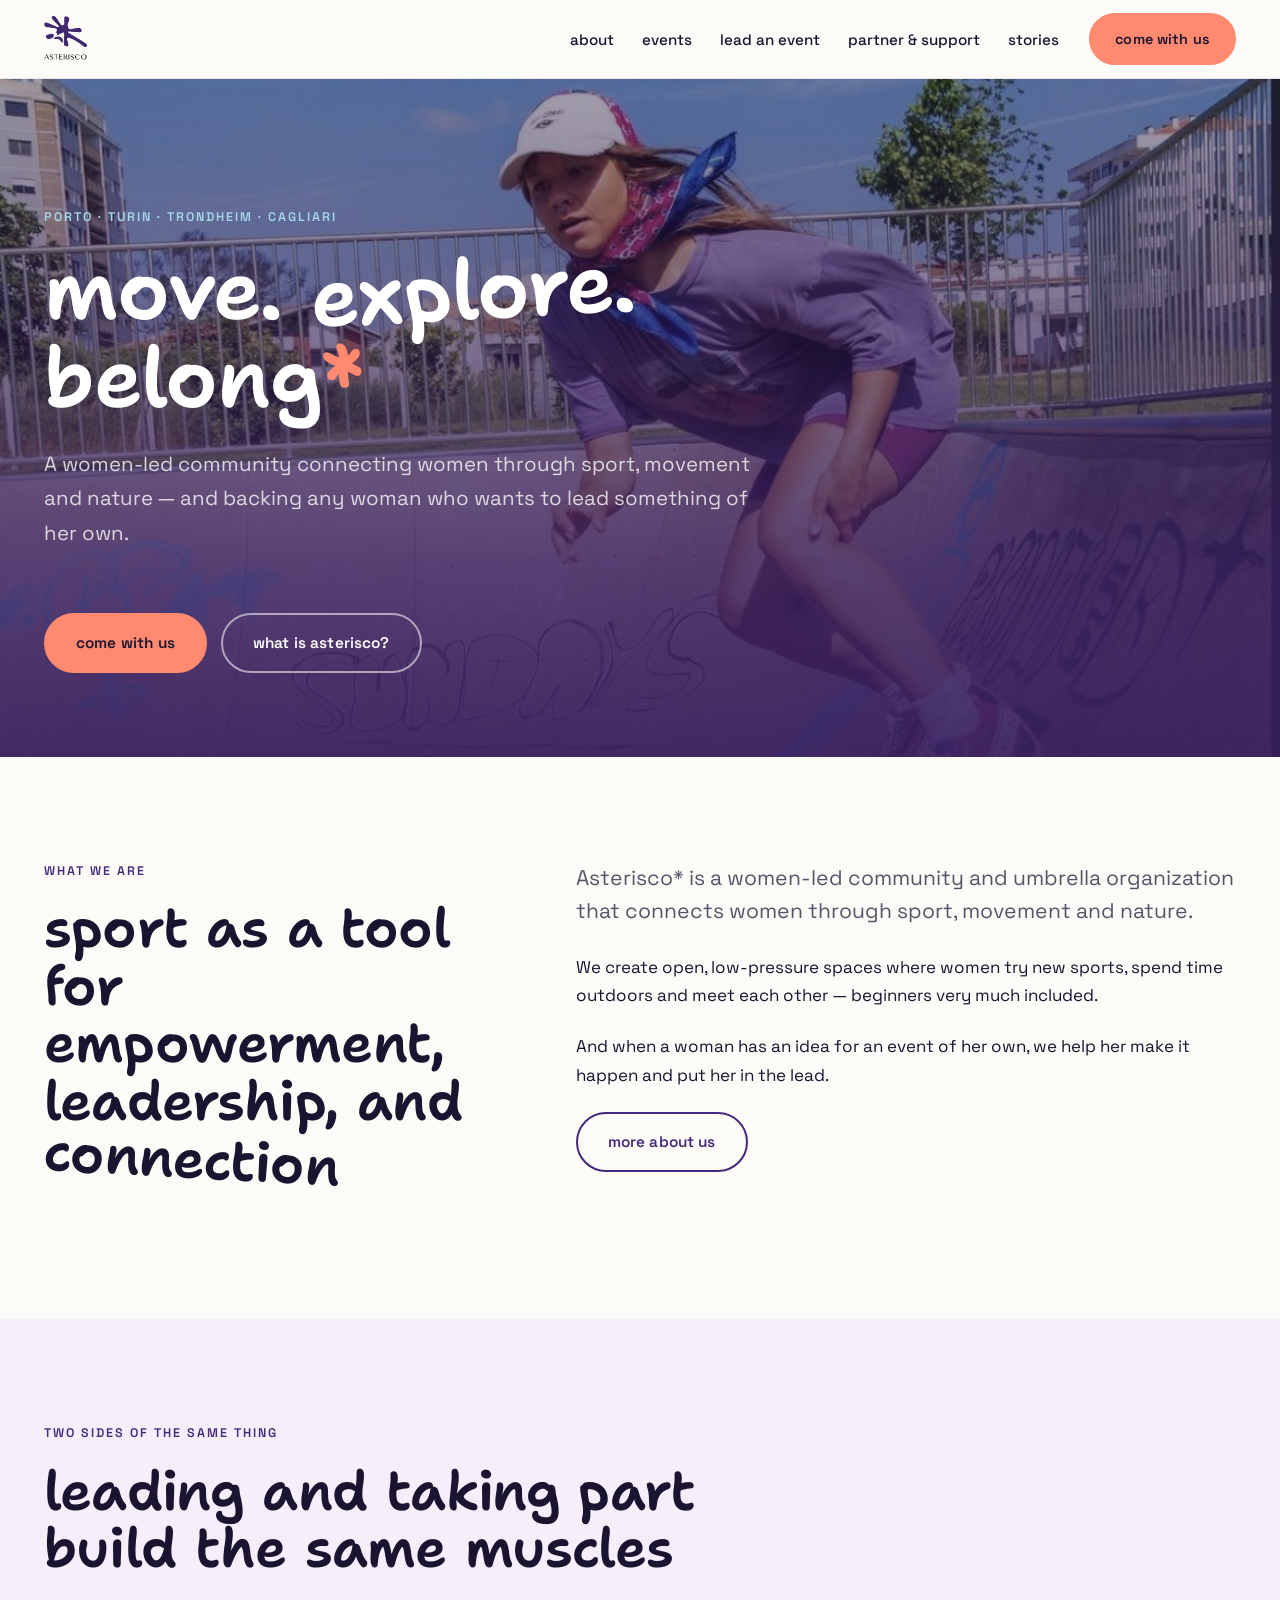
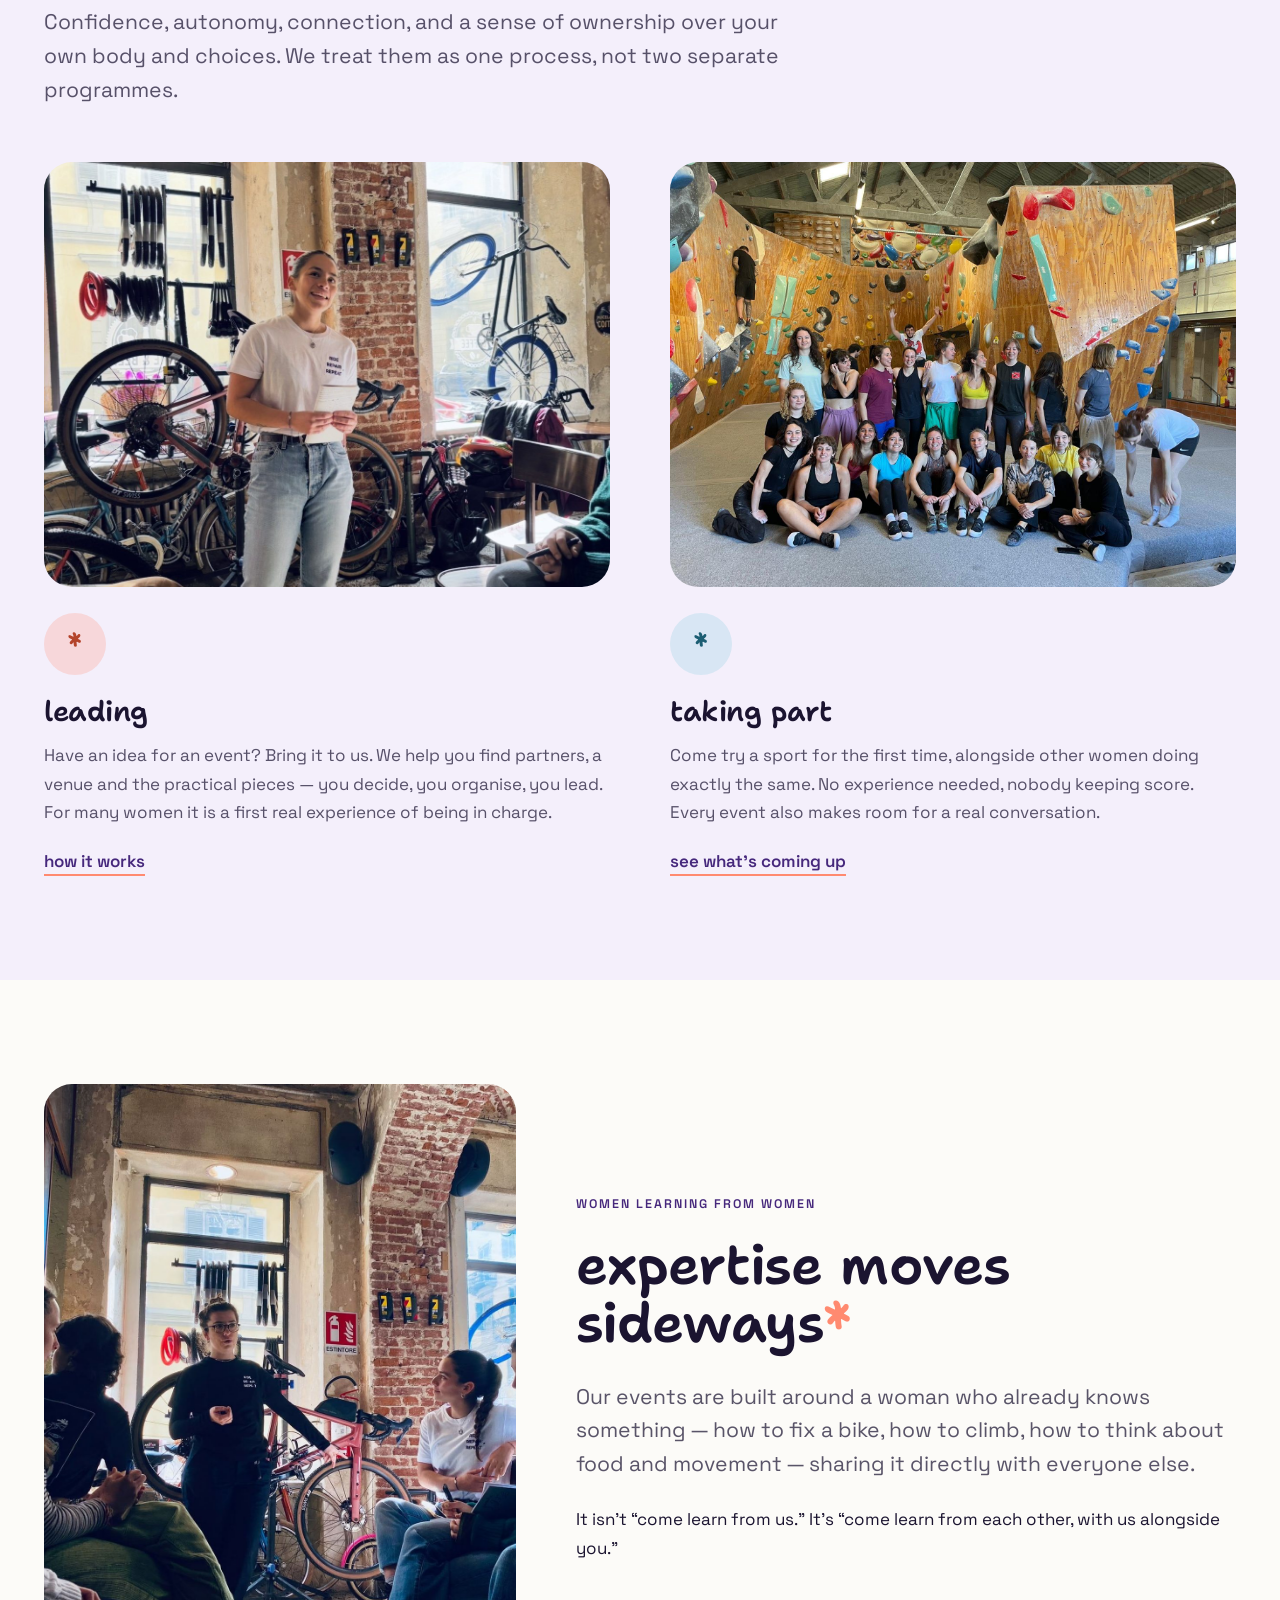
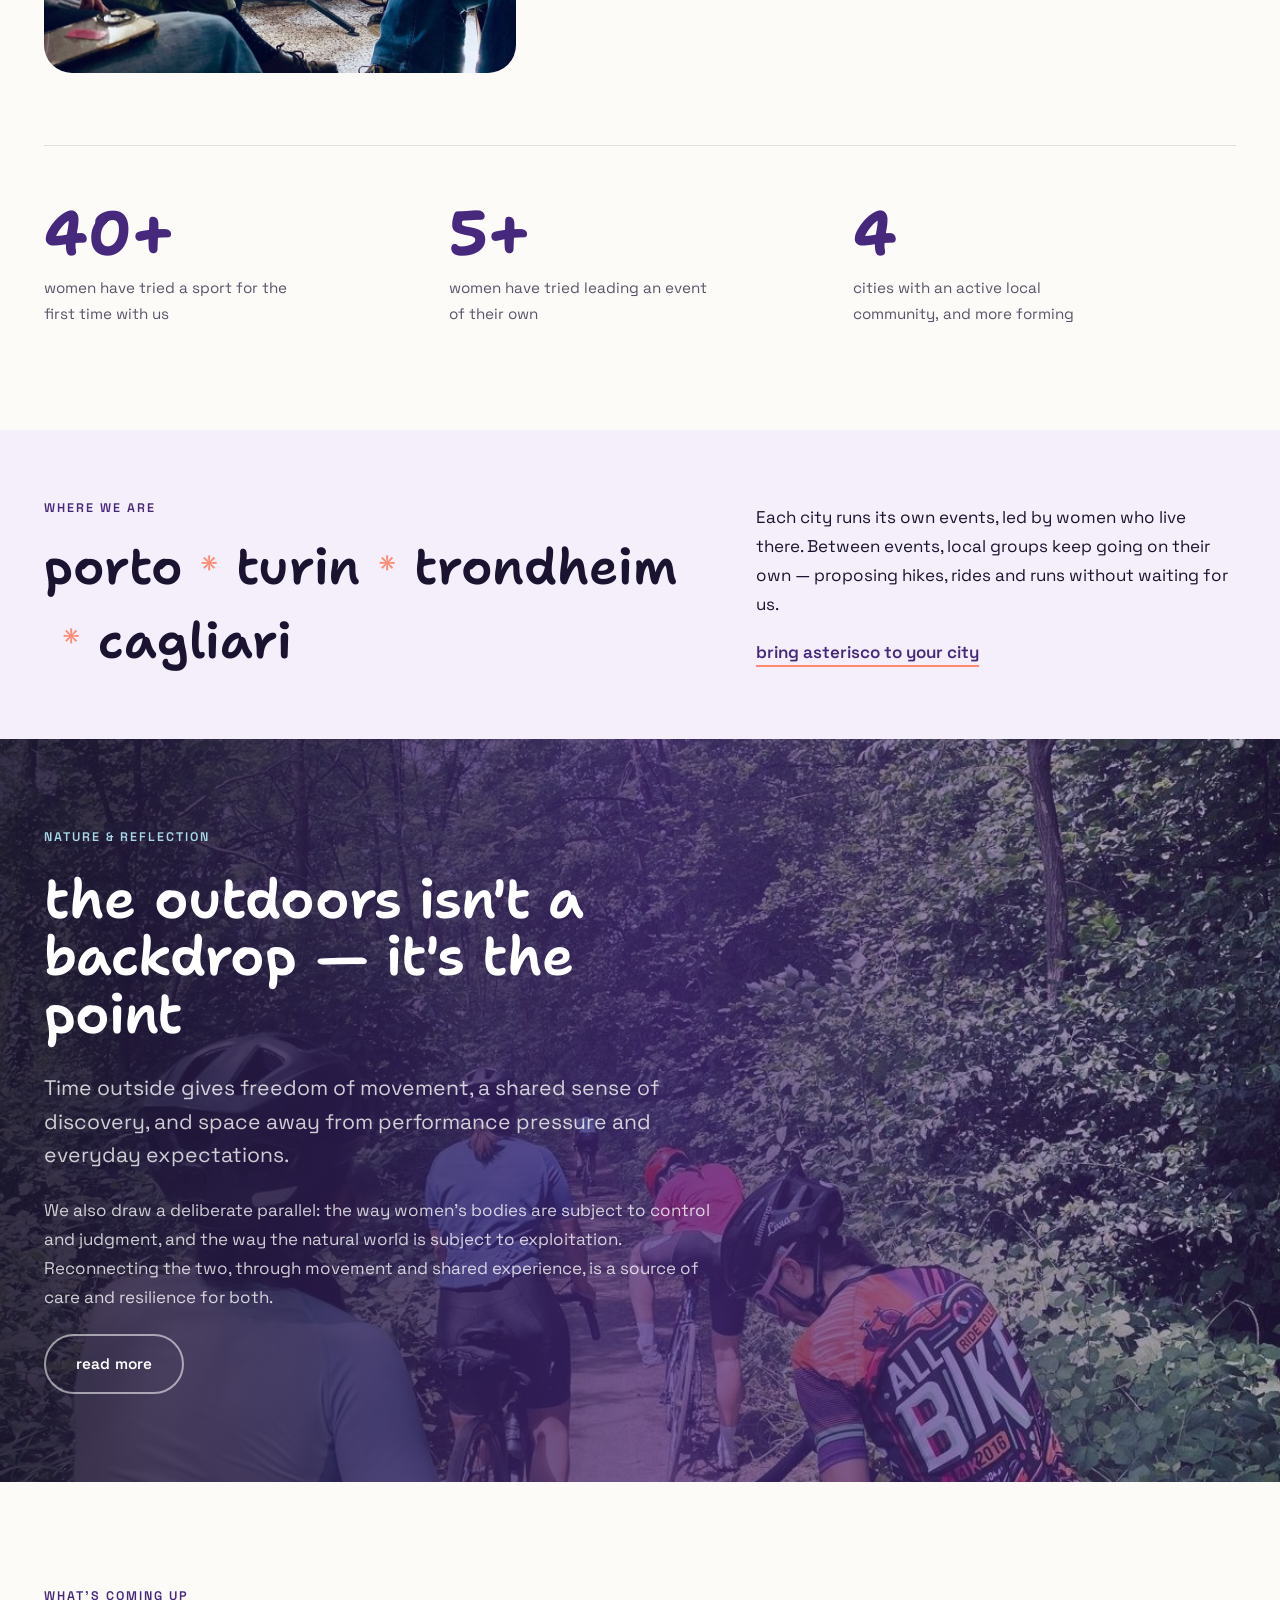
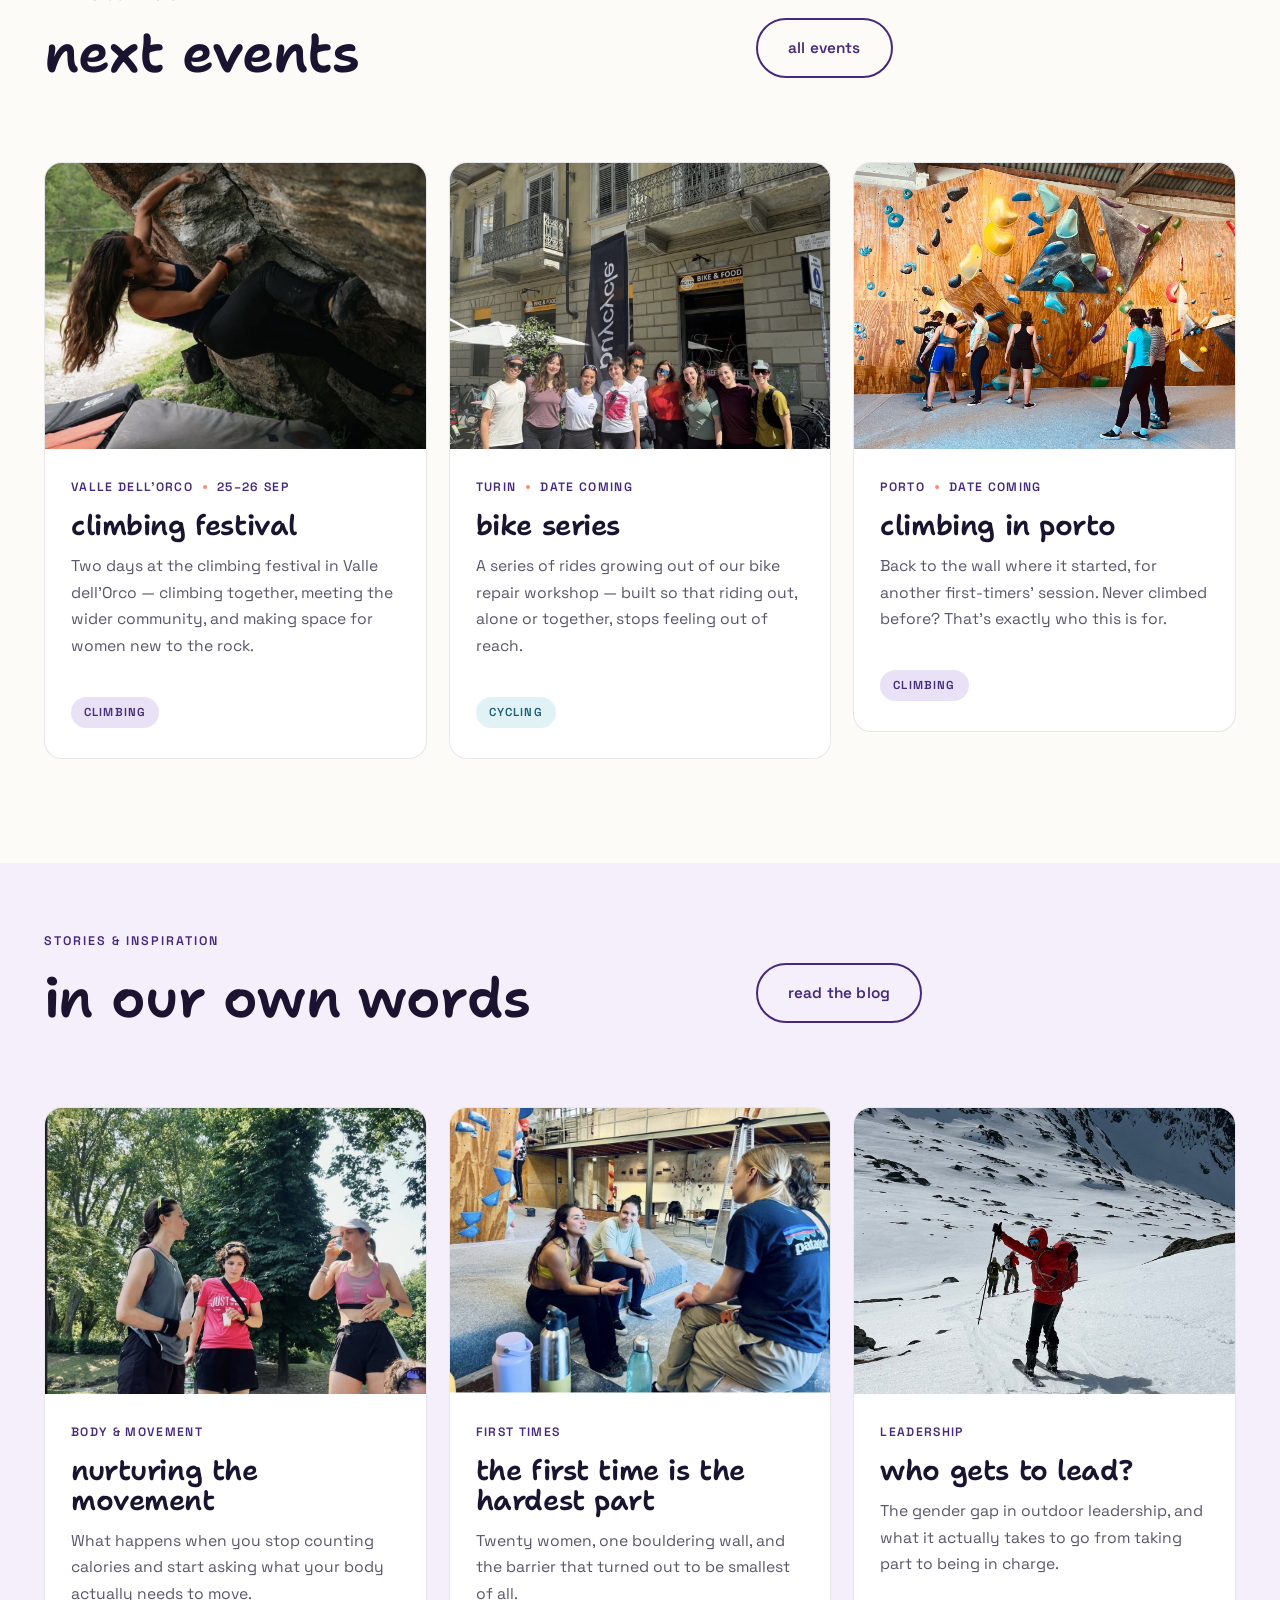
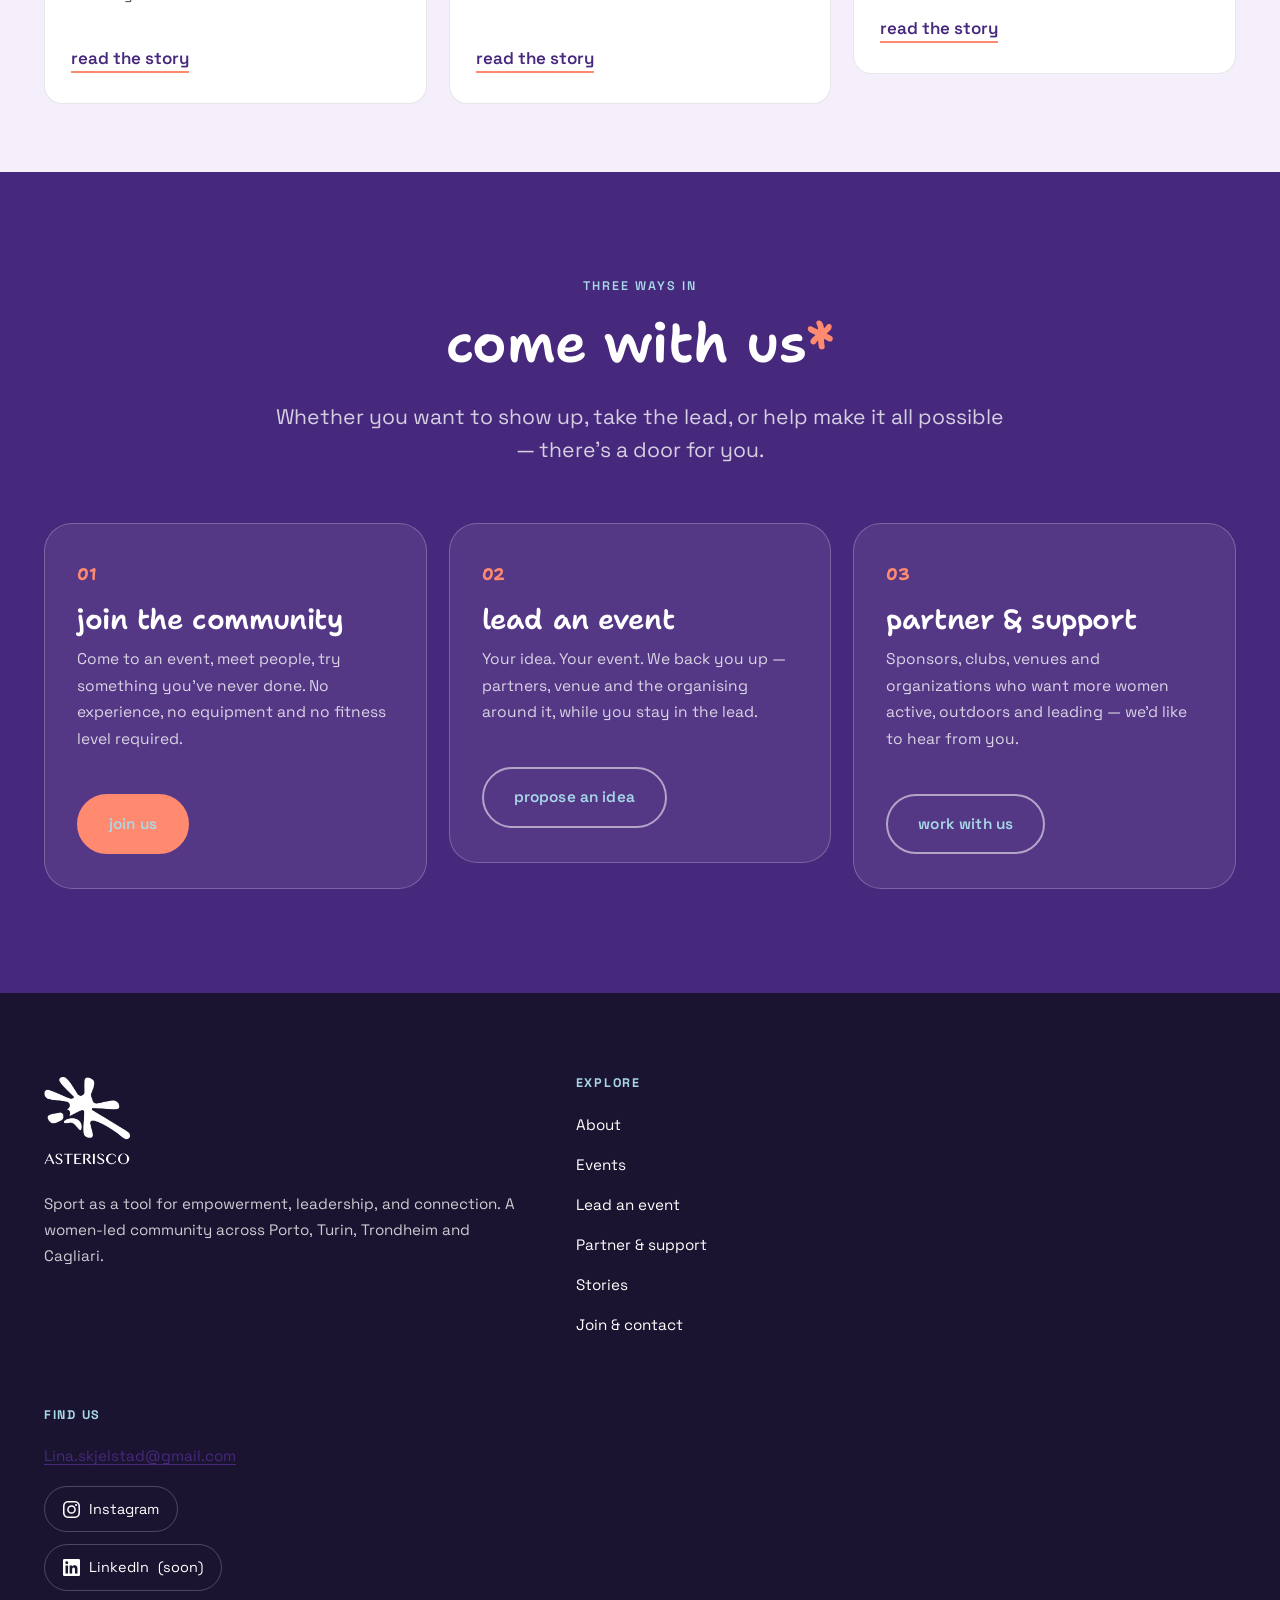
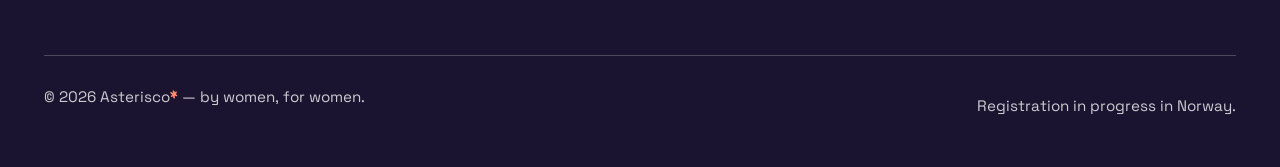
==== commit 4da0761f: "Replace the home page stats with three cumulative figures The four stats each described a single eve" ====
--- a/index.html
+++ b/index.html
@@ -47,7 +47,7 @@
         <li><a class="nav__link" href="lead-an-event.html">lead an event</a></li>
         <li><a class="nav__link" href="support.html">partner &amp; support</a></li>
         <li><a class="nav__link" href="stories.html">stories</a></li>
-        <li class="nav__cta-mobile"><a class="btn btn--primary" href="contact.html">come with us</a></li>
+        <li class="nav__mobile-only"><a class="nav__link" href="contact.html">join &amp; contact</a></li>
       </ul>
       <a class="btn btn--primary nav__cta" href="contact.html">come with us</a>
     </nav>
@@ -149,28 +149,22 @@
       <hr class="rule" style="margin:72px 0 56px">
 
       <div class="row row--tight">
-        <div class="col col-4">
+        <div class="col col-3">
           <div class="stat">
-            <span class="stat__num">20+</span>
-            <span class="stat__label">women tried bouldering for the first time in one afternoon in Porto</span>
-          </div>
-        </div>
-        <div class="col col-4">
+            <span class="stat__num">40+</span>
+            <span class="stat__label">women have tried a sport for the first time with us</span>
+          </div>
+        </div>
+        <div class="col col-3">
           <div class="stat">
-            <span class="stat__num">11</span>
-            <span class="stat__label">women played their first ever padel match over one weekend near Trondheim</span>
-          </div>
-        </div>
-        <div class="col col-4">
+            <span class="stat__num">5+</span>
+            <span class="stat__label">women have tried leading an event of their own</span>
+          </div>
+        </div>
+        <div class="col col-3">
           <div class="stat">
             <span class="stat__num">4</span>
             <span class="stat__label">cities with an active local community, and more forming</span>
-          </div>
-        </div>
-        <div class="col col-4">
-          <div class="stat">
-            <span class="stat__num">1</span>
-            <span class="stat__label">bike repair workshop that turned into an ongoing series of group rides</span>
           </div>
         </div>
       </div>
--- a/assets/css/style.css
+++ b/assets/css/style.css
@@ -287,8 +287,9 @@
 
 .nav__cta { padding: 12px 24px; font-size: .9rem; }
 
-/* The in-menu CTA exists only for the mobile drawer; the header keeps its own. */
-.nav__cta-mobile { display: none; }
+/* Shown only inside the mobile drawer. On desktop the contact page is reached
+   through the header's own coral CTA, so this link would just duplicate it. */
+.nav__mobile-only { display: none; }
 
 .nav-toggle {
   display: none;
@@ -766,9 +767,8 @@
     border-bottom: 1px solid rgba(27,20,48,.09);
   }
   .nav__link:hover, .nav__link[aria-current="page"] { border-bottom-color: rgba(27,20,48,.09); }
-  .nav__cta { display: none; }             /* the CTA moves inside the open menu */
-  .nav__list .nav__cta-mobile { display: block; margin-top: 18px; }
-  .nav__list .nav__cta-mobile .btn { width: 100%; justify-content: center; }
+  .nav__cta { display: none; }             /* replaced by the in-drawer link below */
+  .nav__list .nav__mobile-only { display: block; }
   .nav-toggle { display: flex; }
   .site-header__inner { position: relative; }
 }
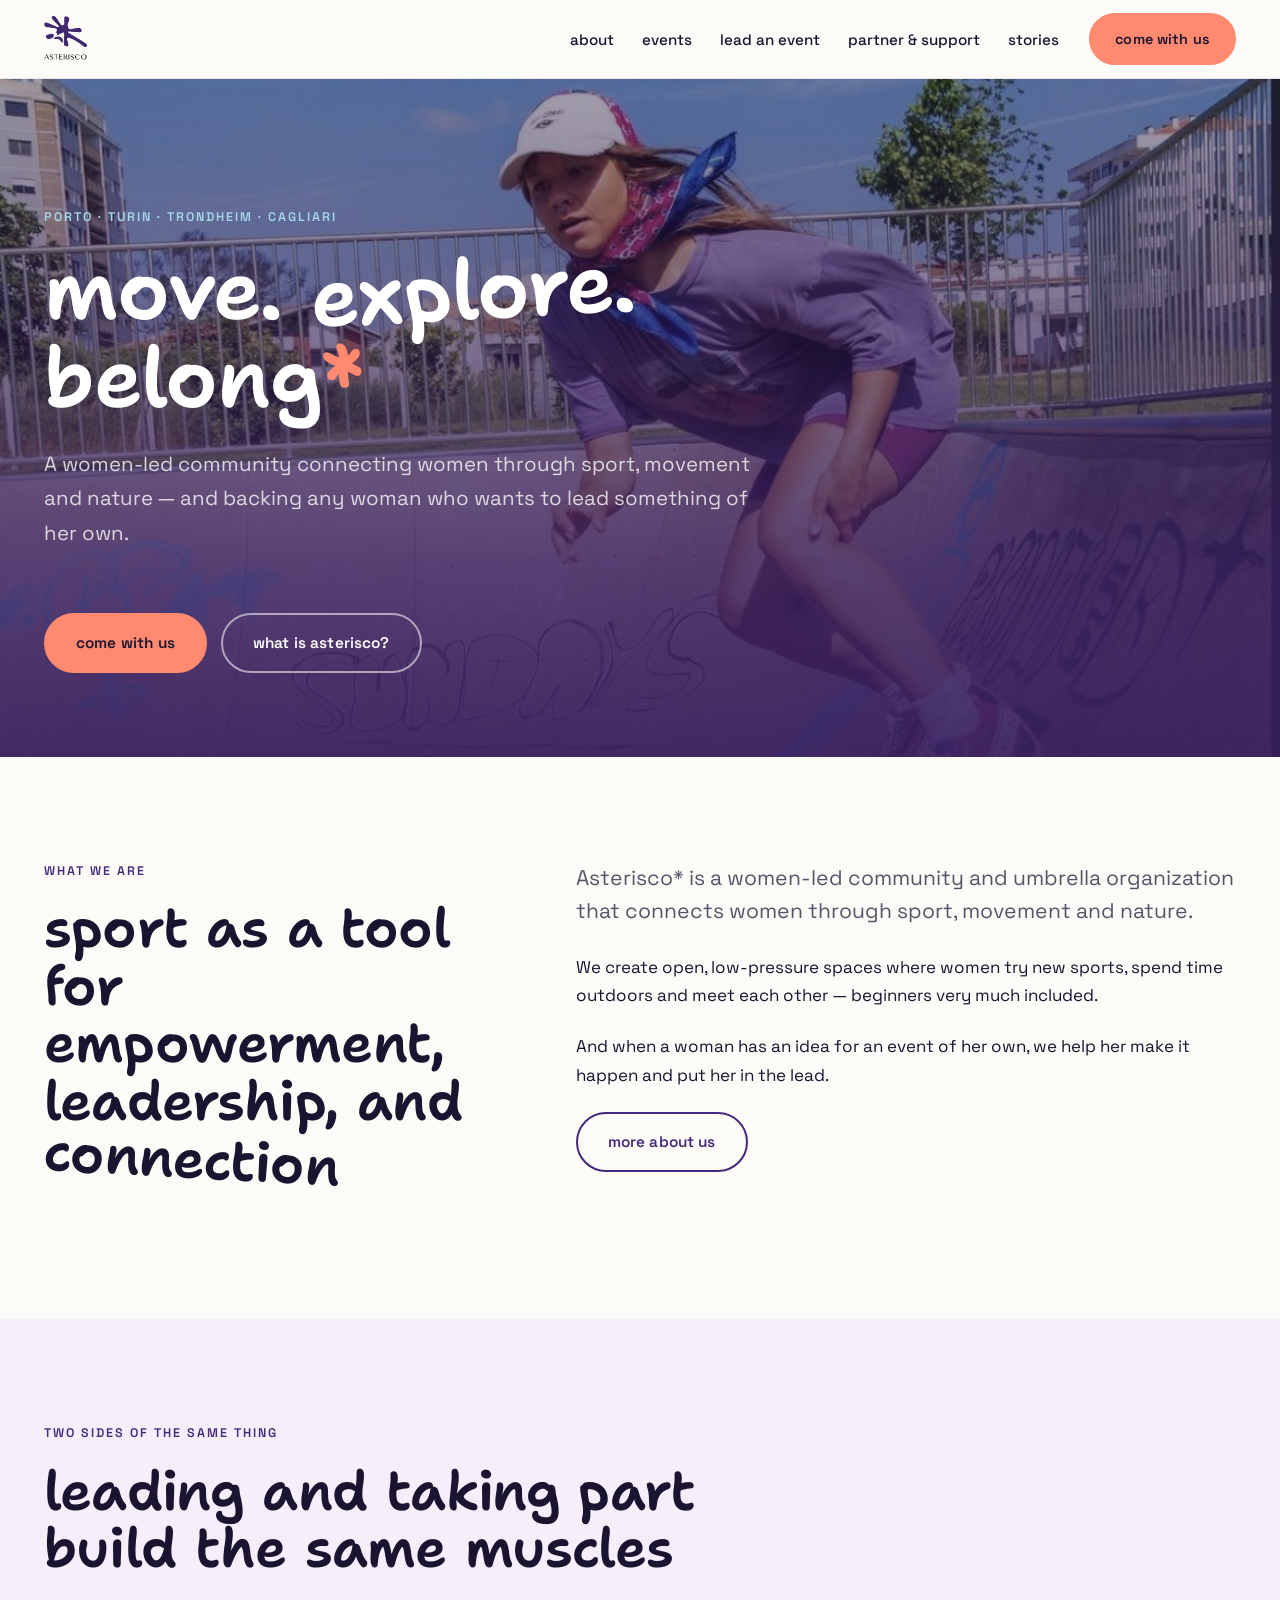
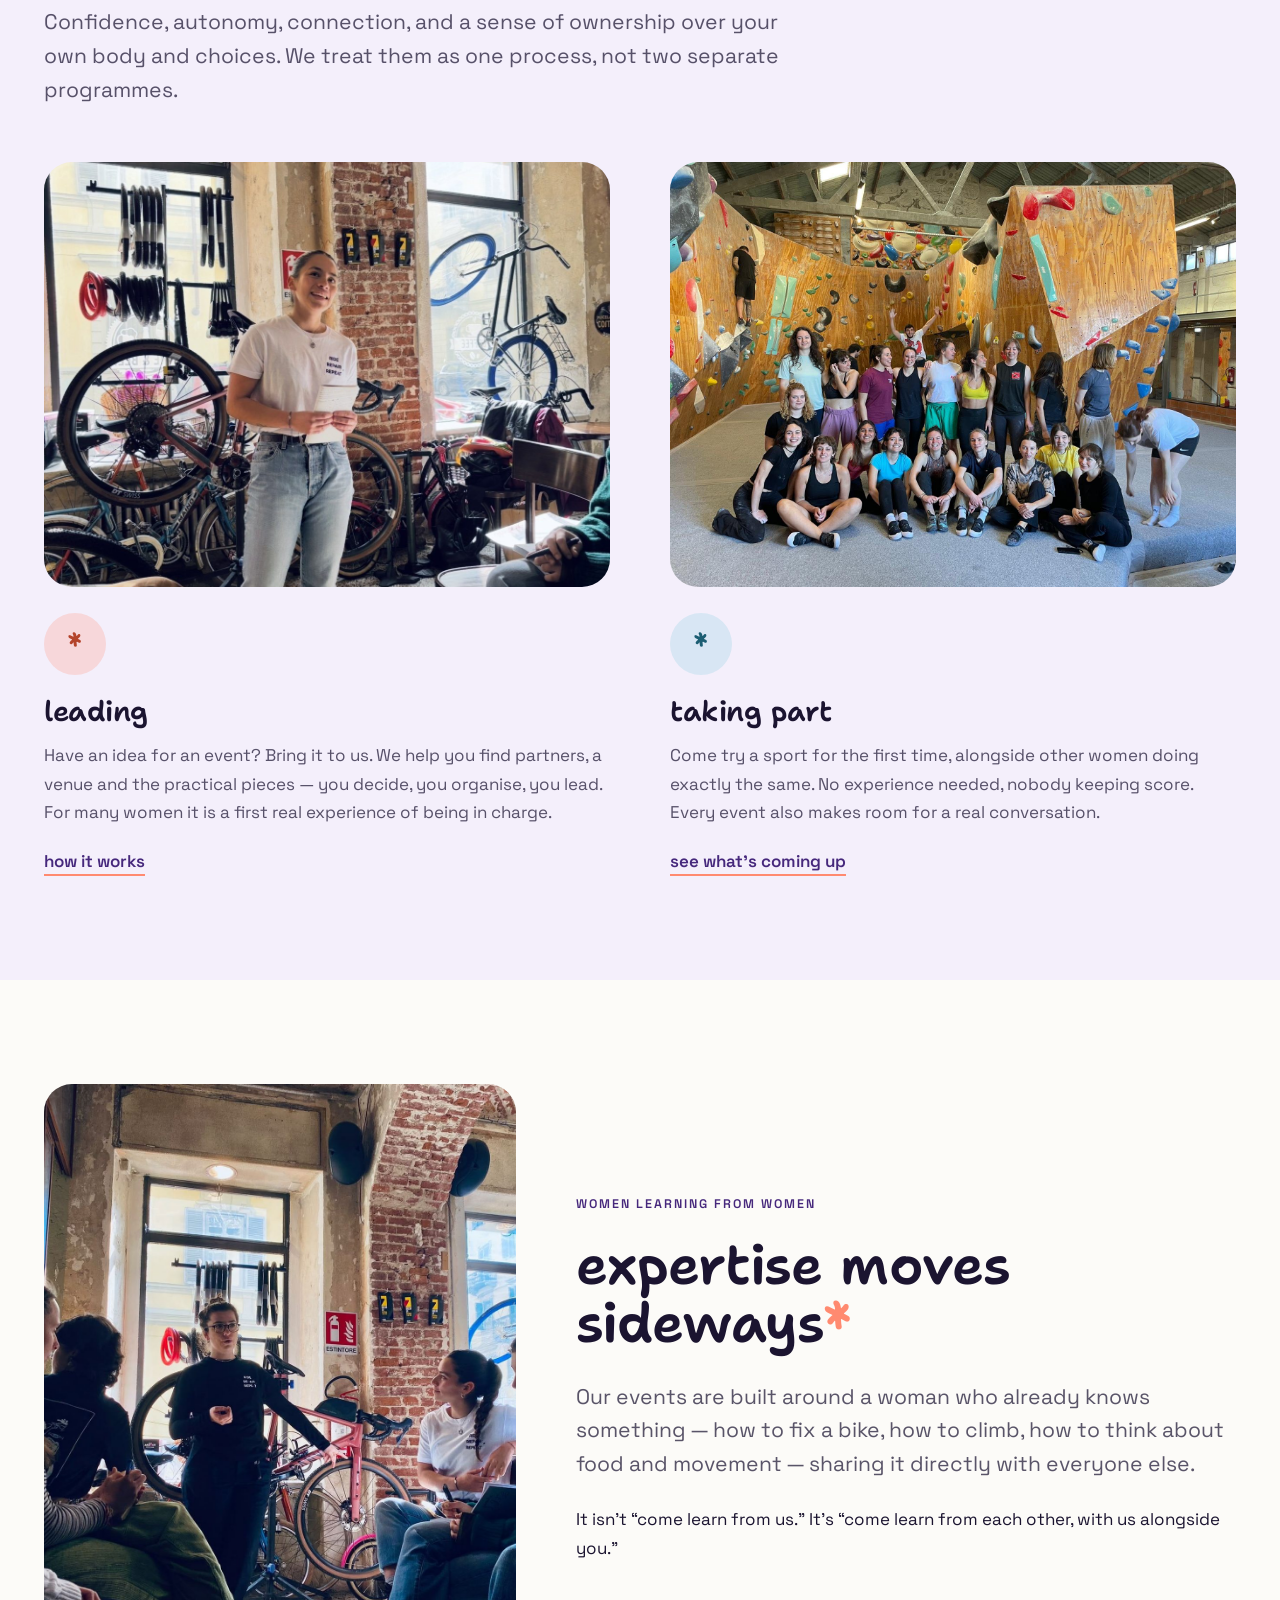
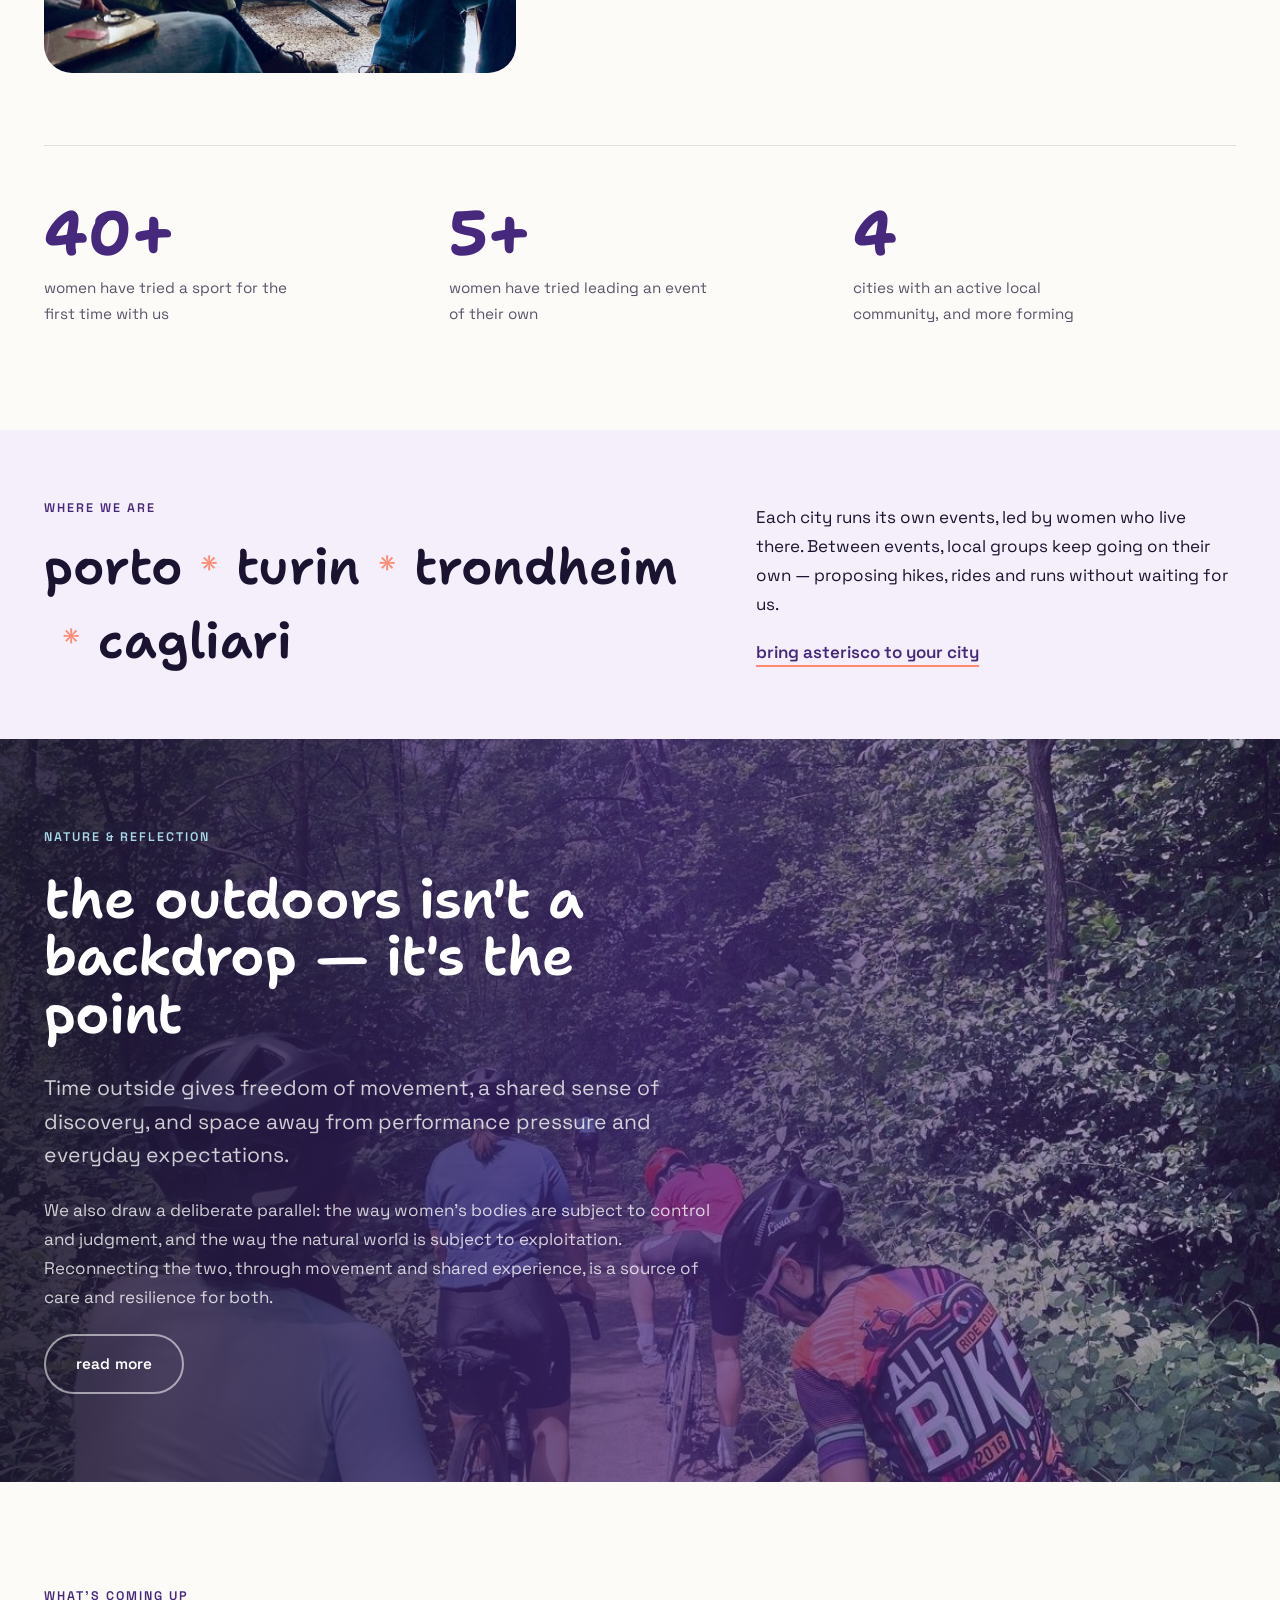
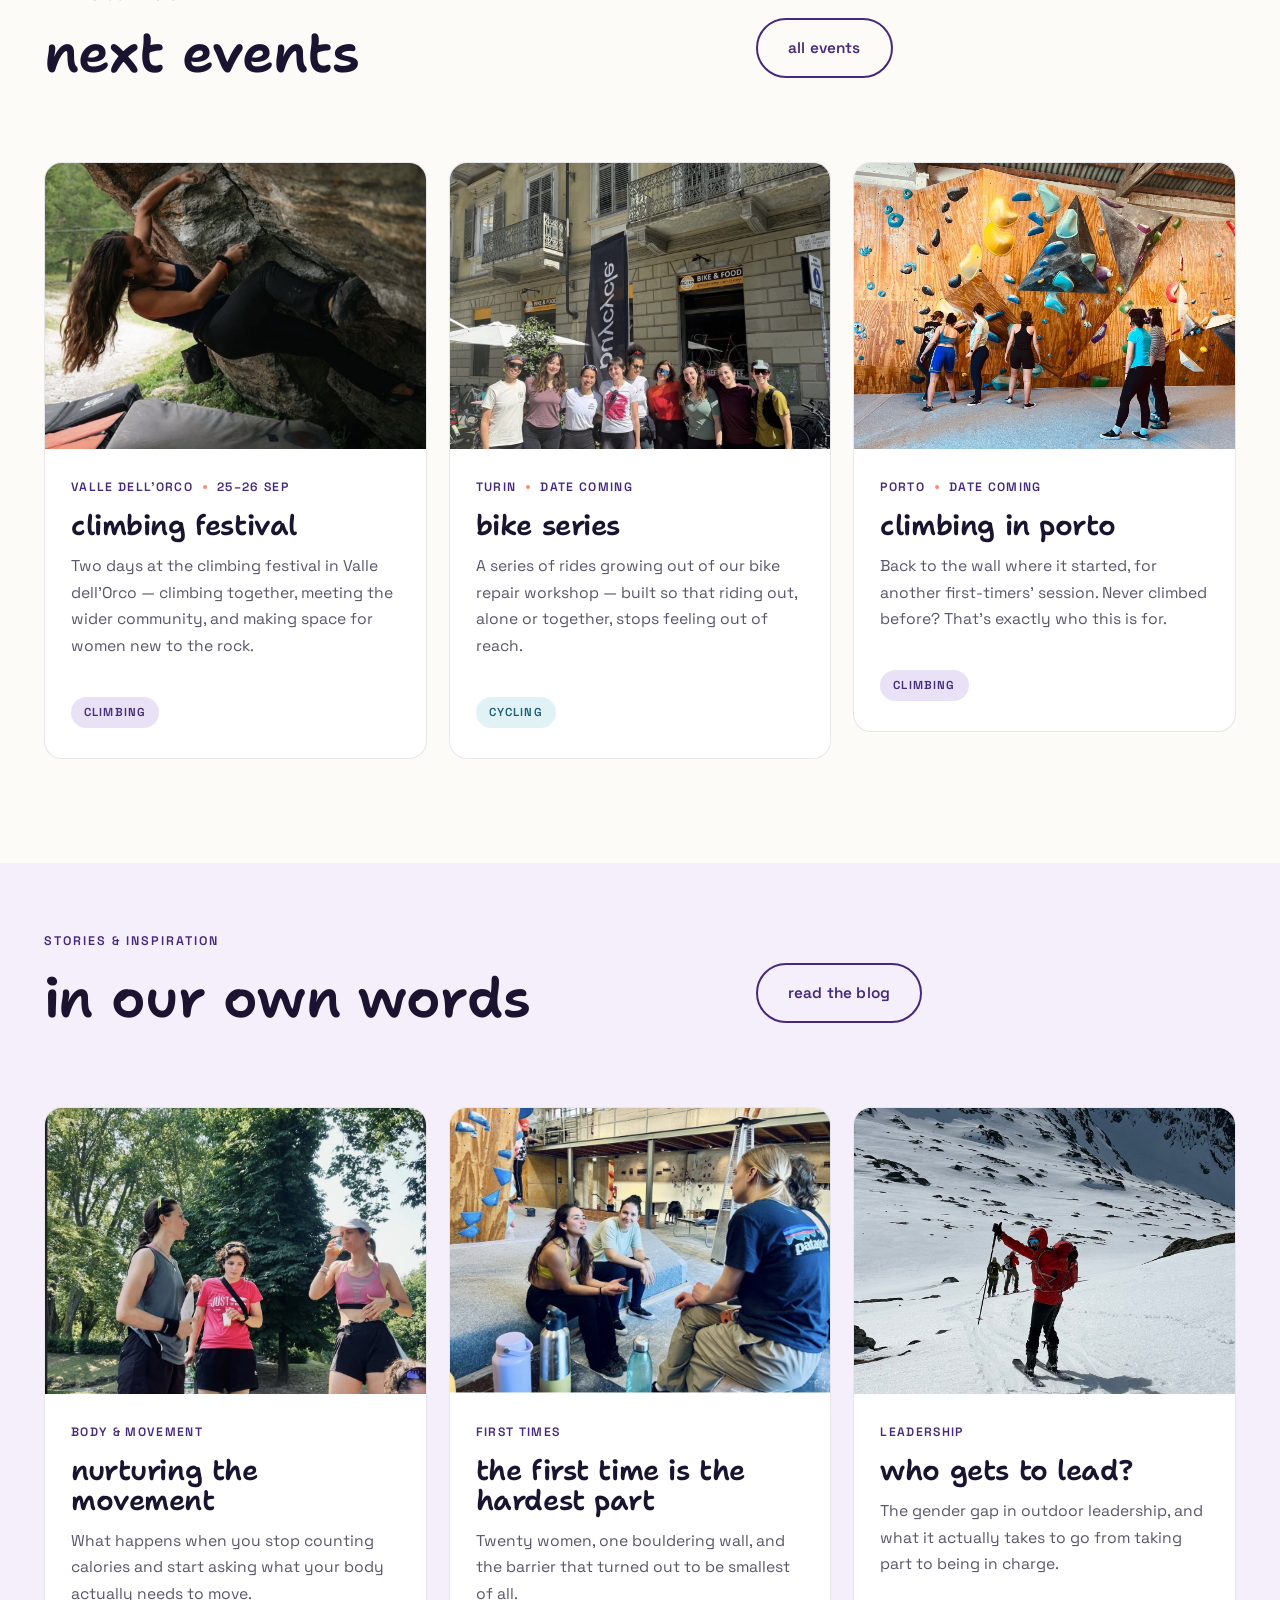
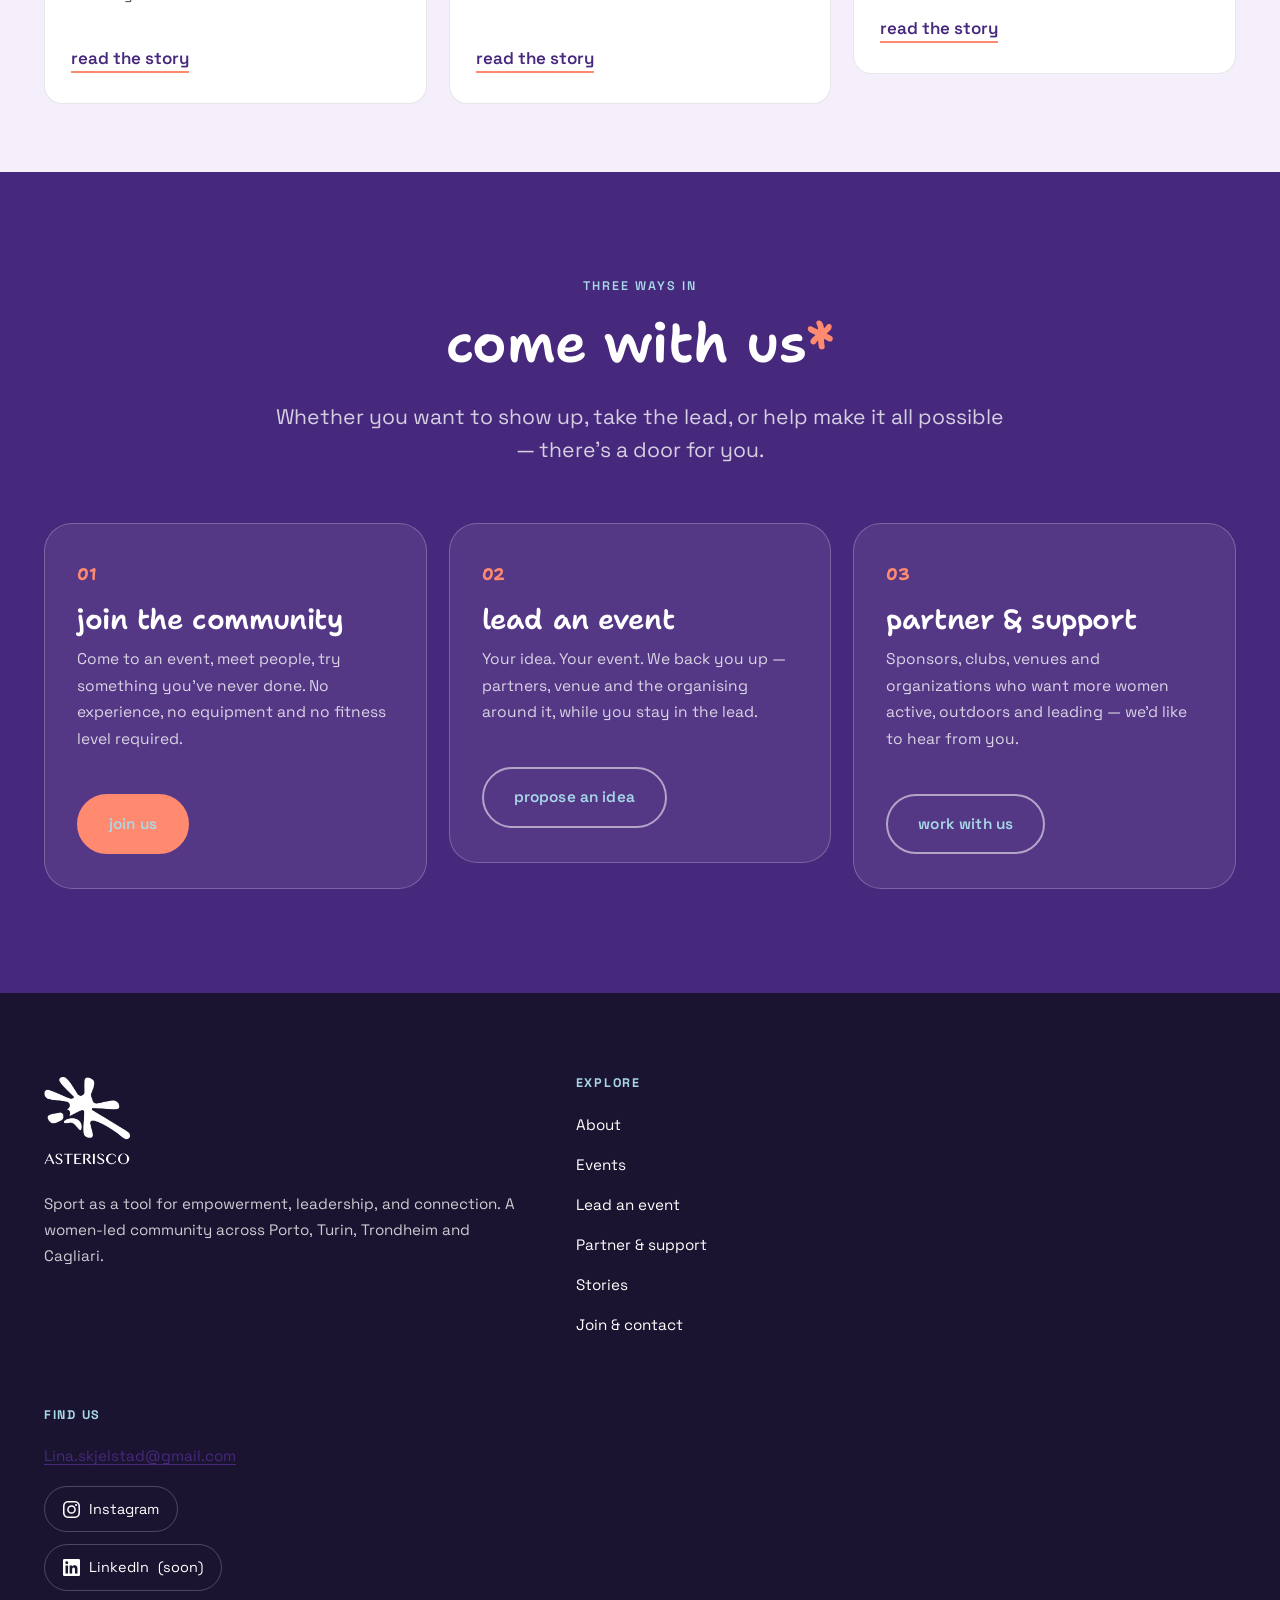
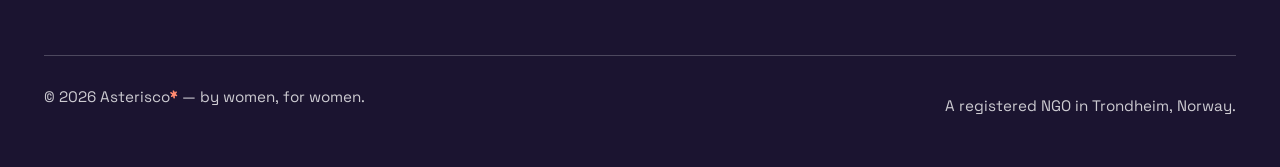
==== commit 7ac313fd: "Update status: Asterisco is now a registered NGO in Trondheim Registration in Norway is complete, so" ====
--- a/index.html
+++ b/index.html
@@ -410,7 +410,7 @@
 
     <div class="site-footer__bottom">
       <p>&copy; 2026 Asterisco<span class="ast">*</span> — by women, for women.</p>
-      <p>Registration in progress in Norway.</p>
+      <p>A registered NGO in Trondheim, Norway.</p>
     </div>
   </div>
 </footer>
--- a/assets/css/fonts.css
+++ b/assets/css/fonts.css
@@ -6,8 +6,8 @@
 
    Self-hosted rather than loaded from the Google Fonts CDN so that:
      - the site works offline and when opened straight from disk,
-     - no visitor IP addresses are sent to a third party (a GDPR concern
-       for an EU-registered organization),
+     - no visitor IP addresses are sent to a third party (a GDPR concern;
+       GDPR applies in Norway through the EEA agreement),
      - there is no extra DNS + TLS round trip before text can paint.
 
    Latin and Latin-Extended subsets only — enough for English plus the
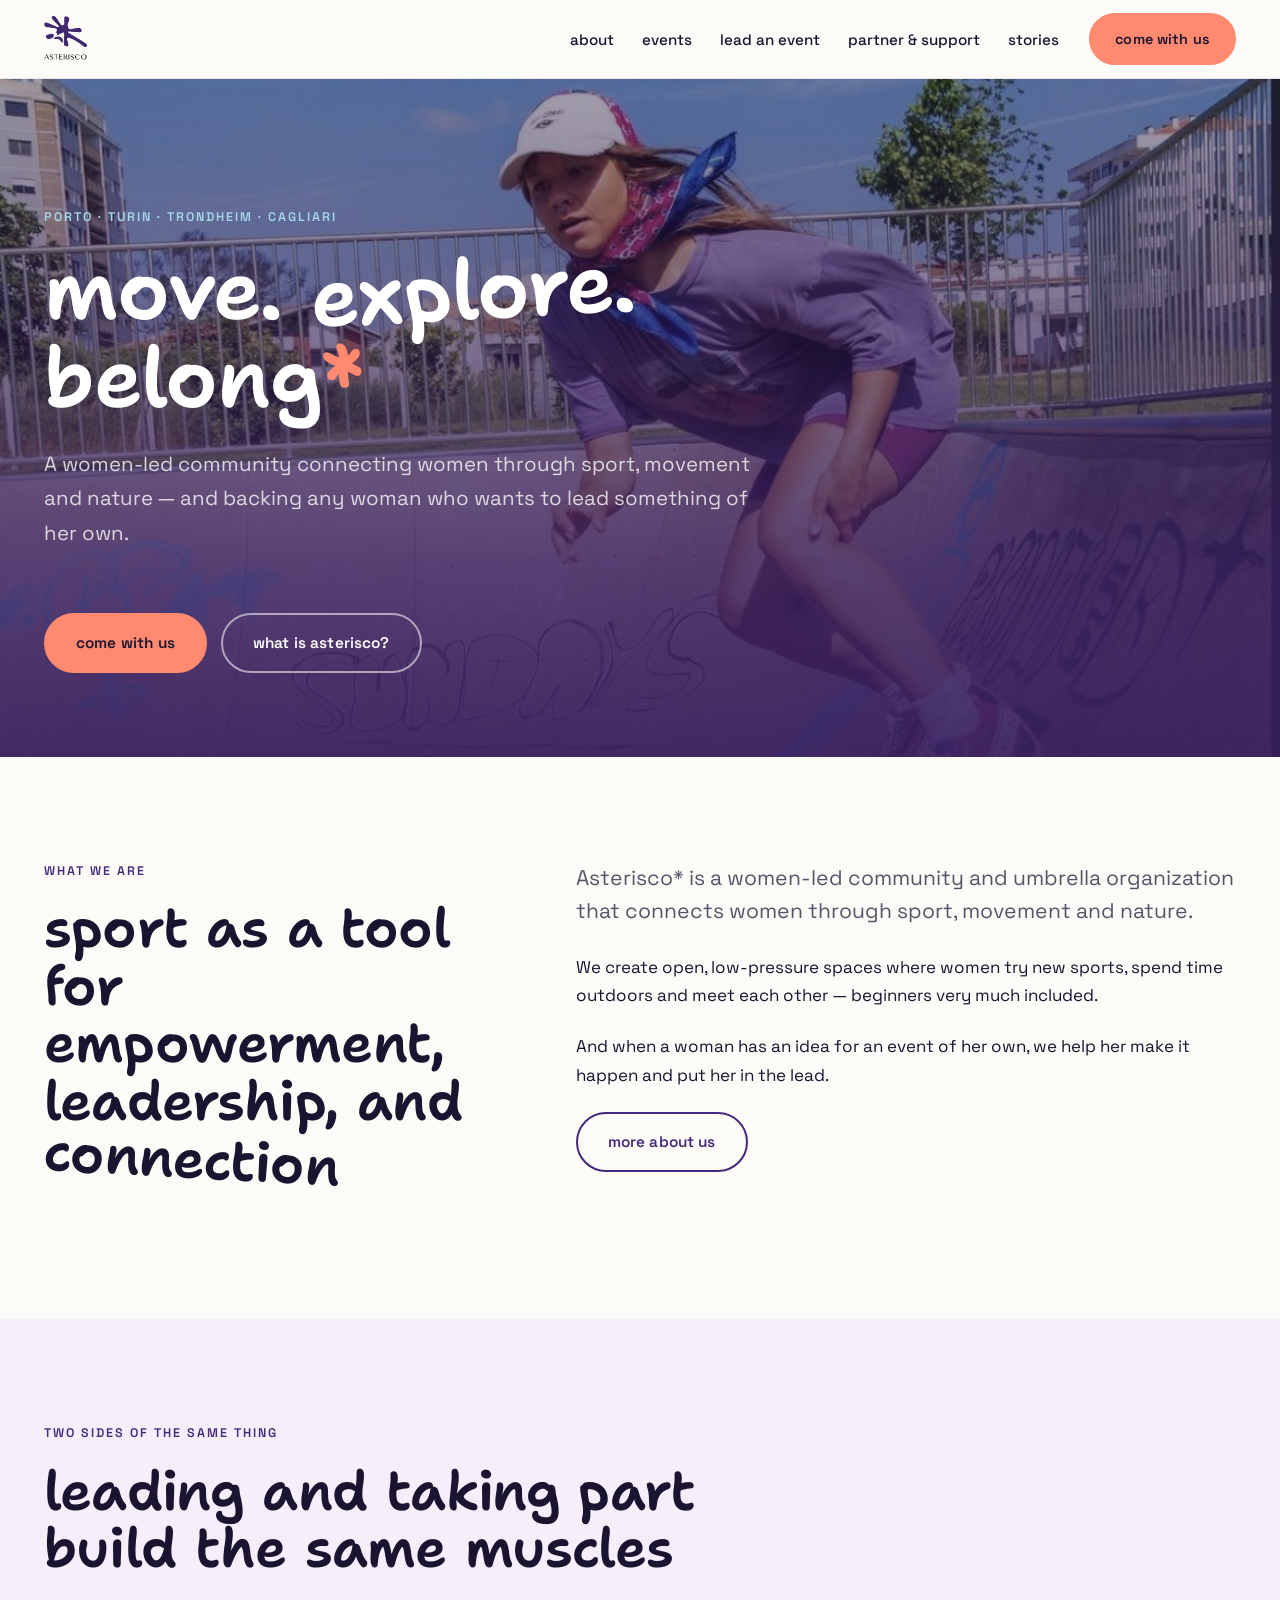
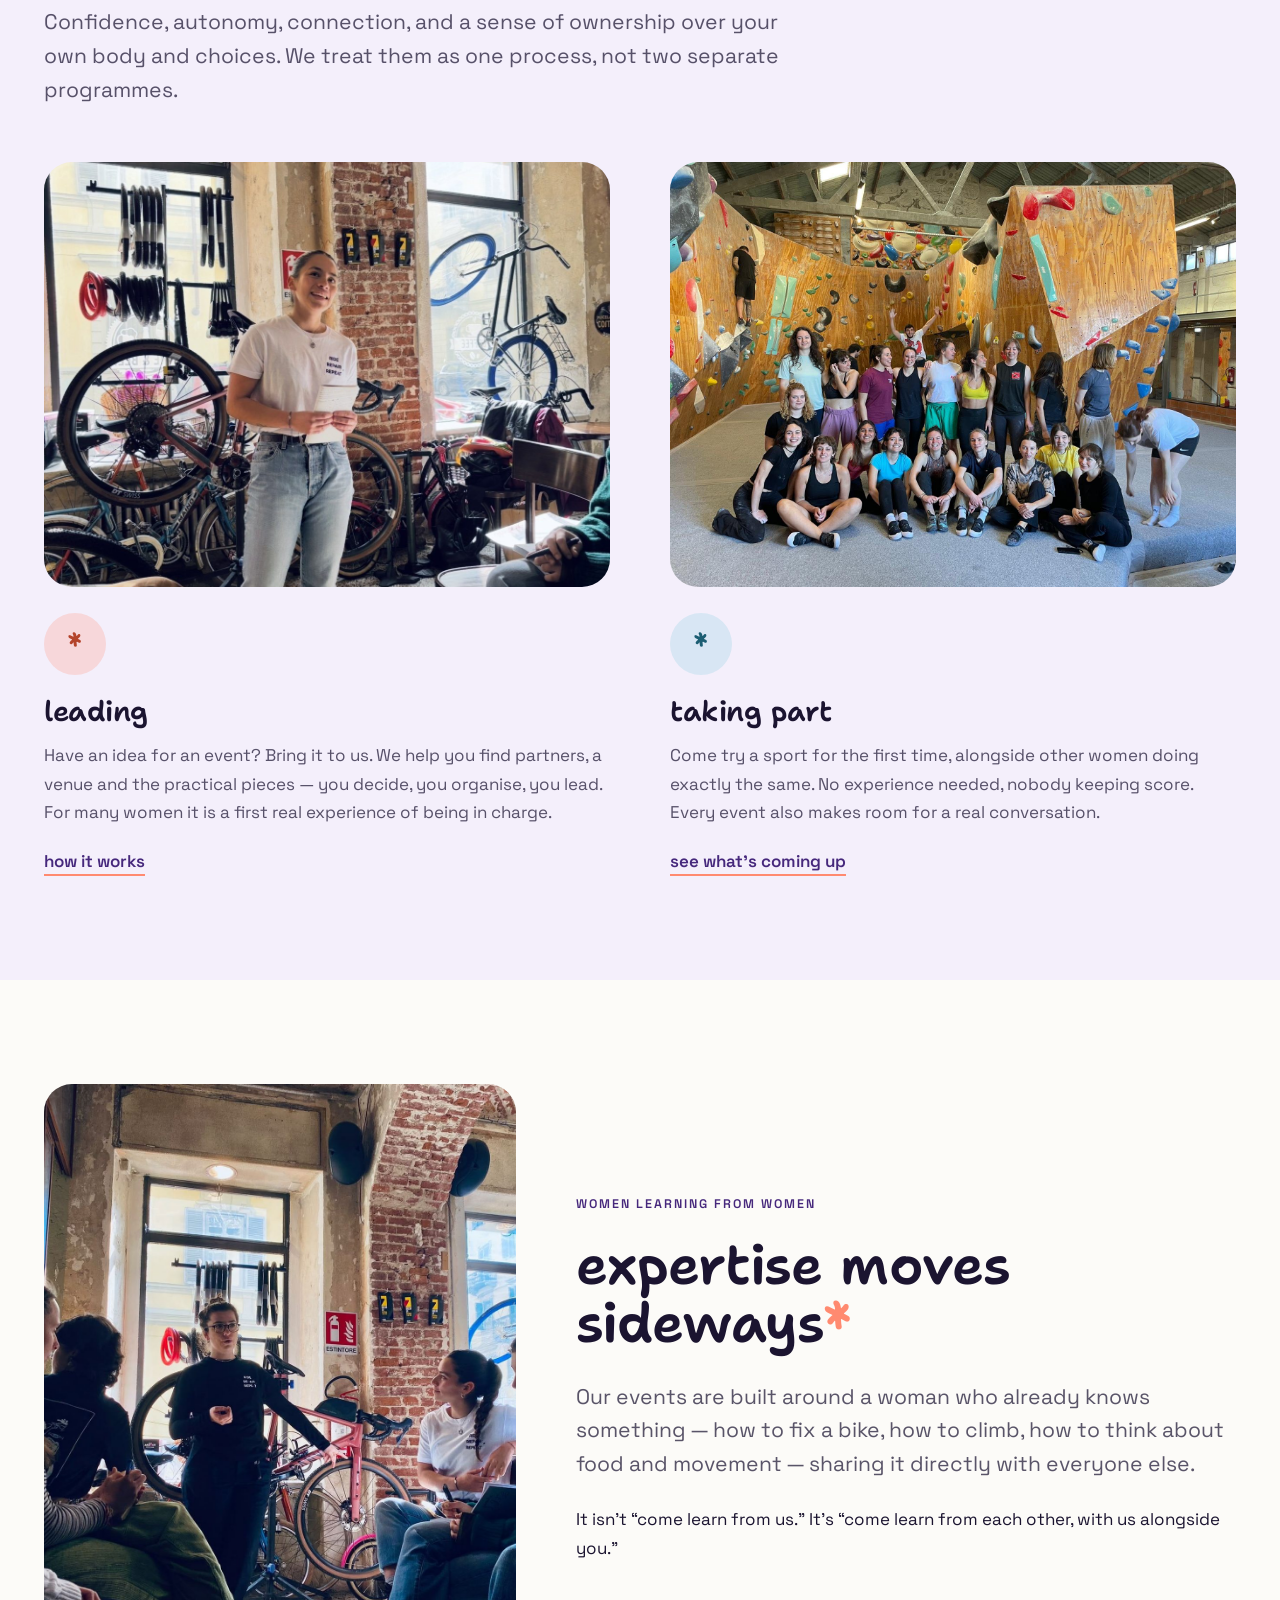
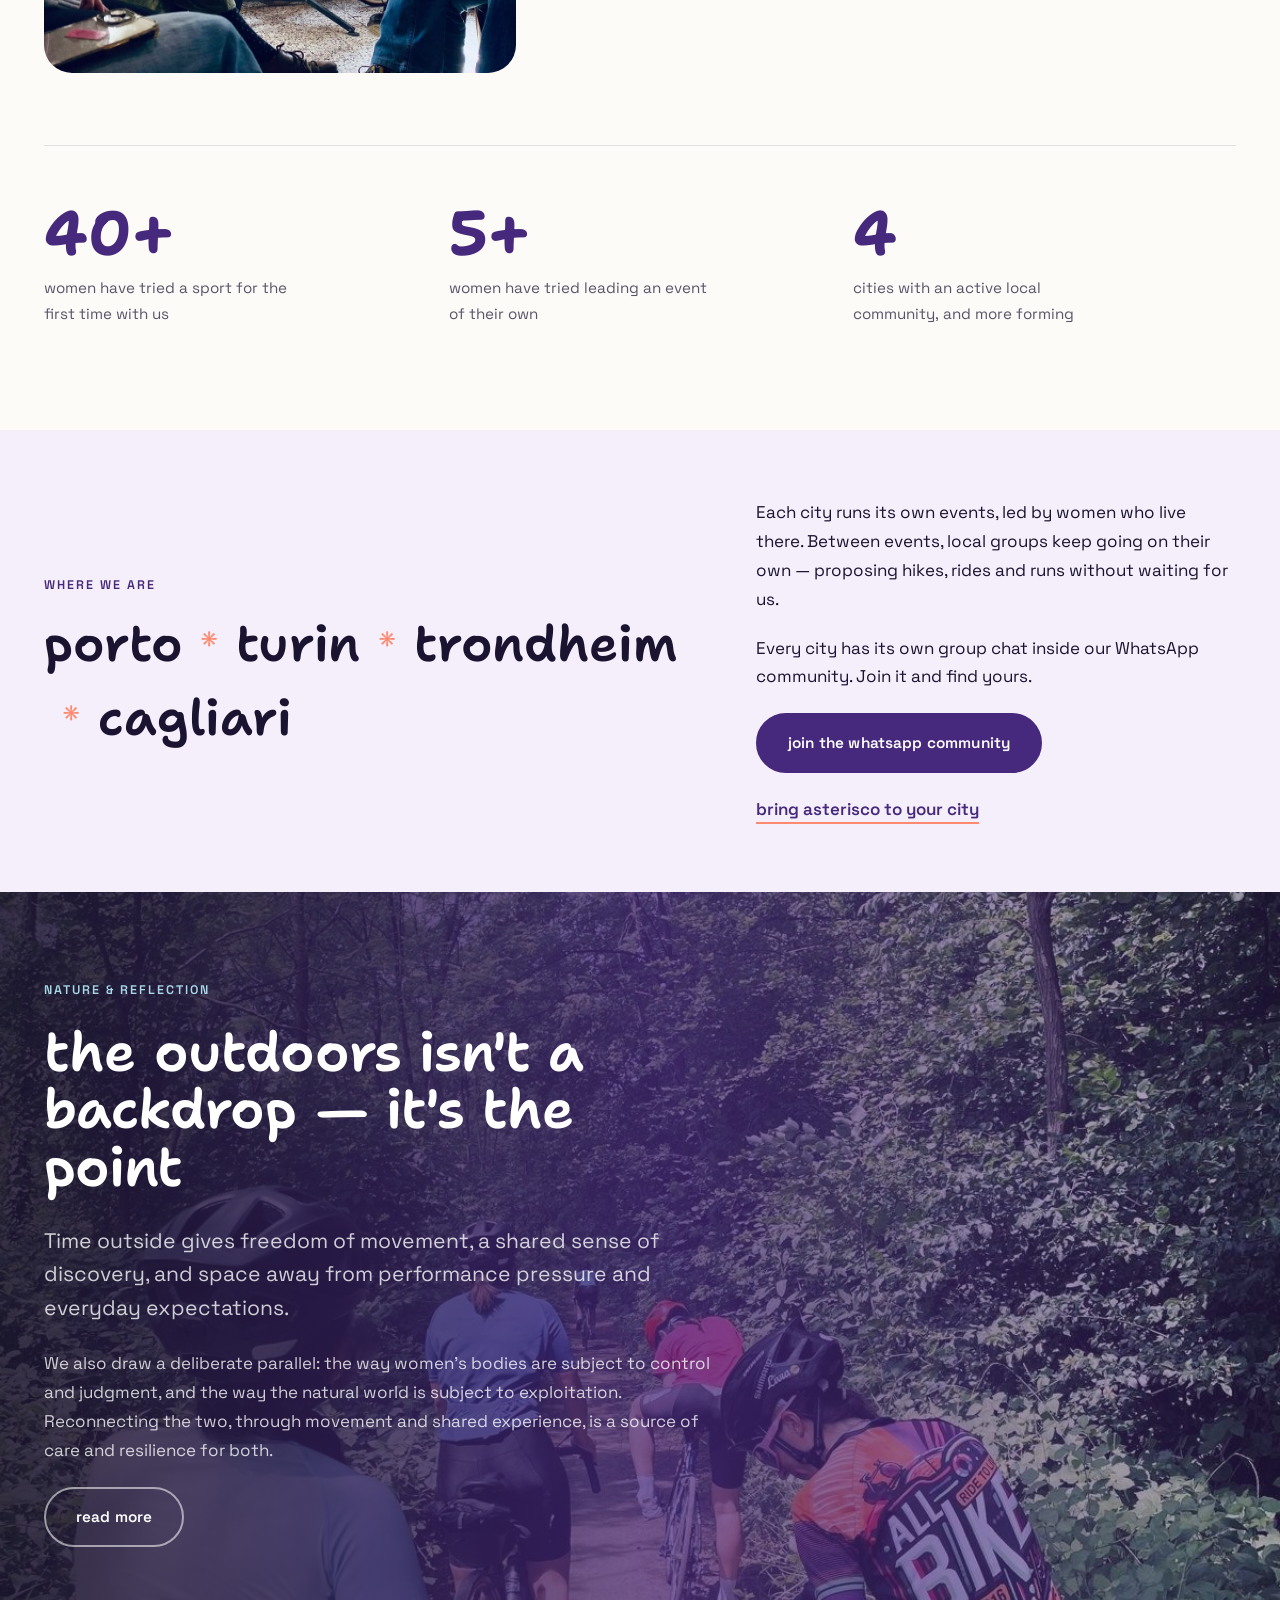
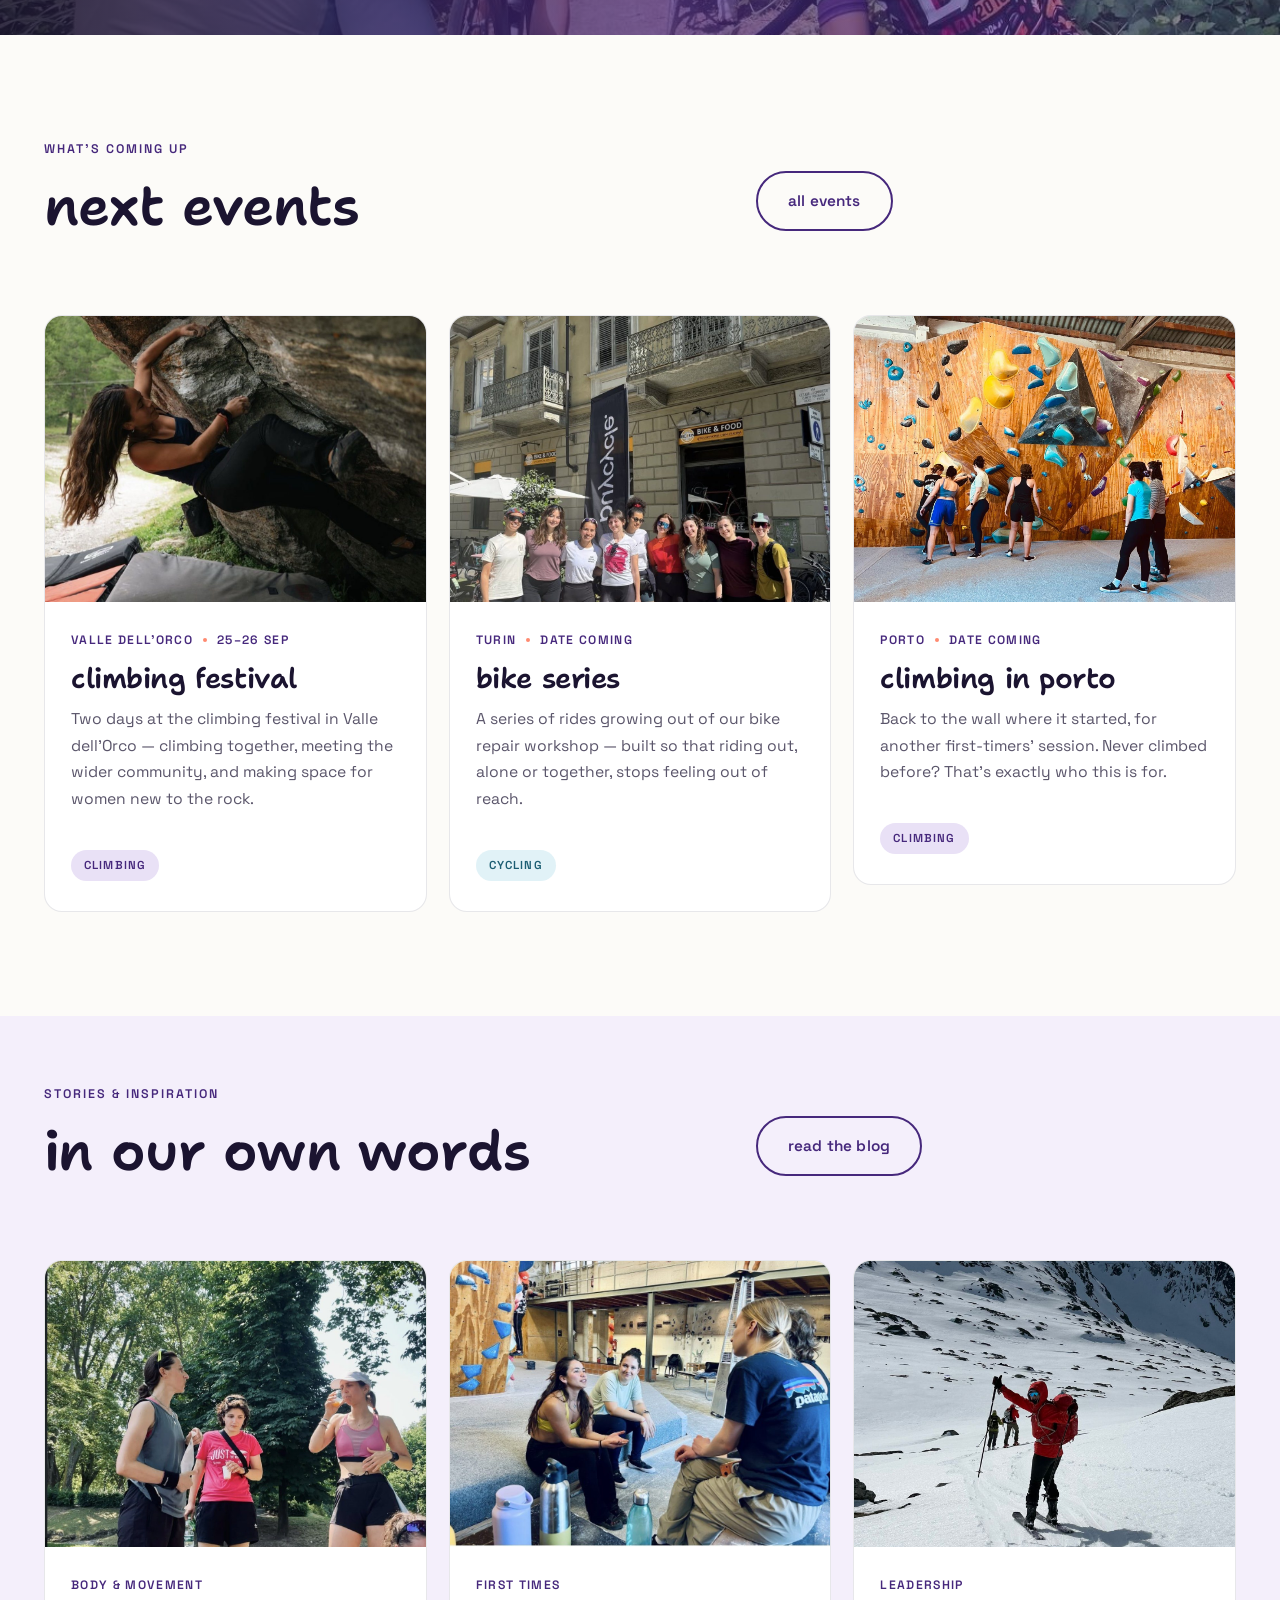
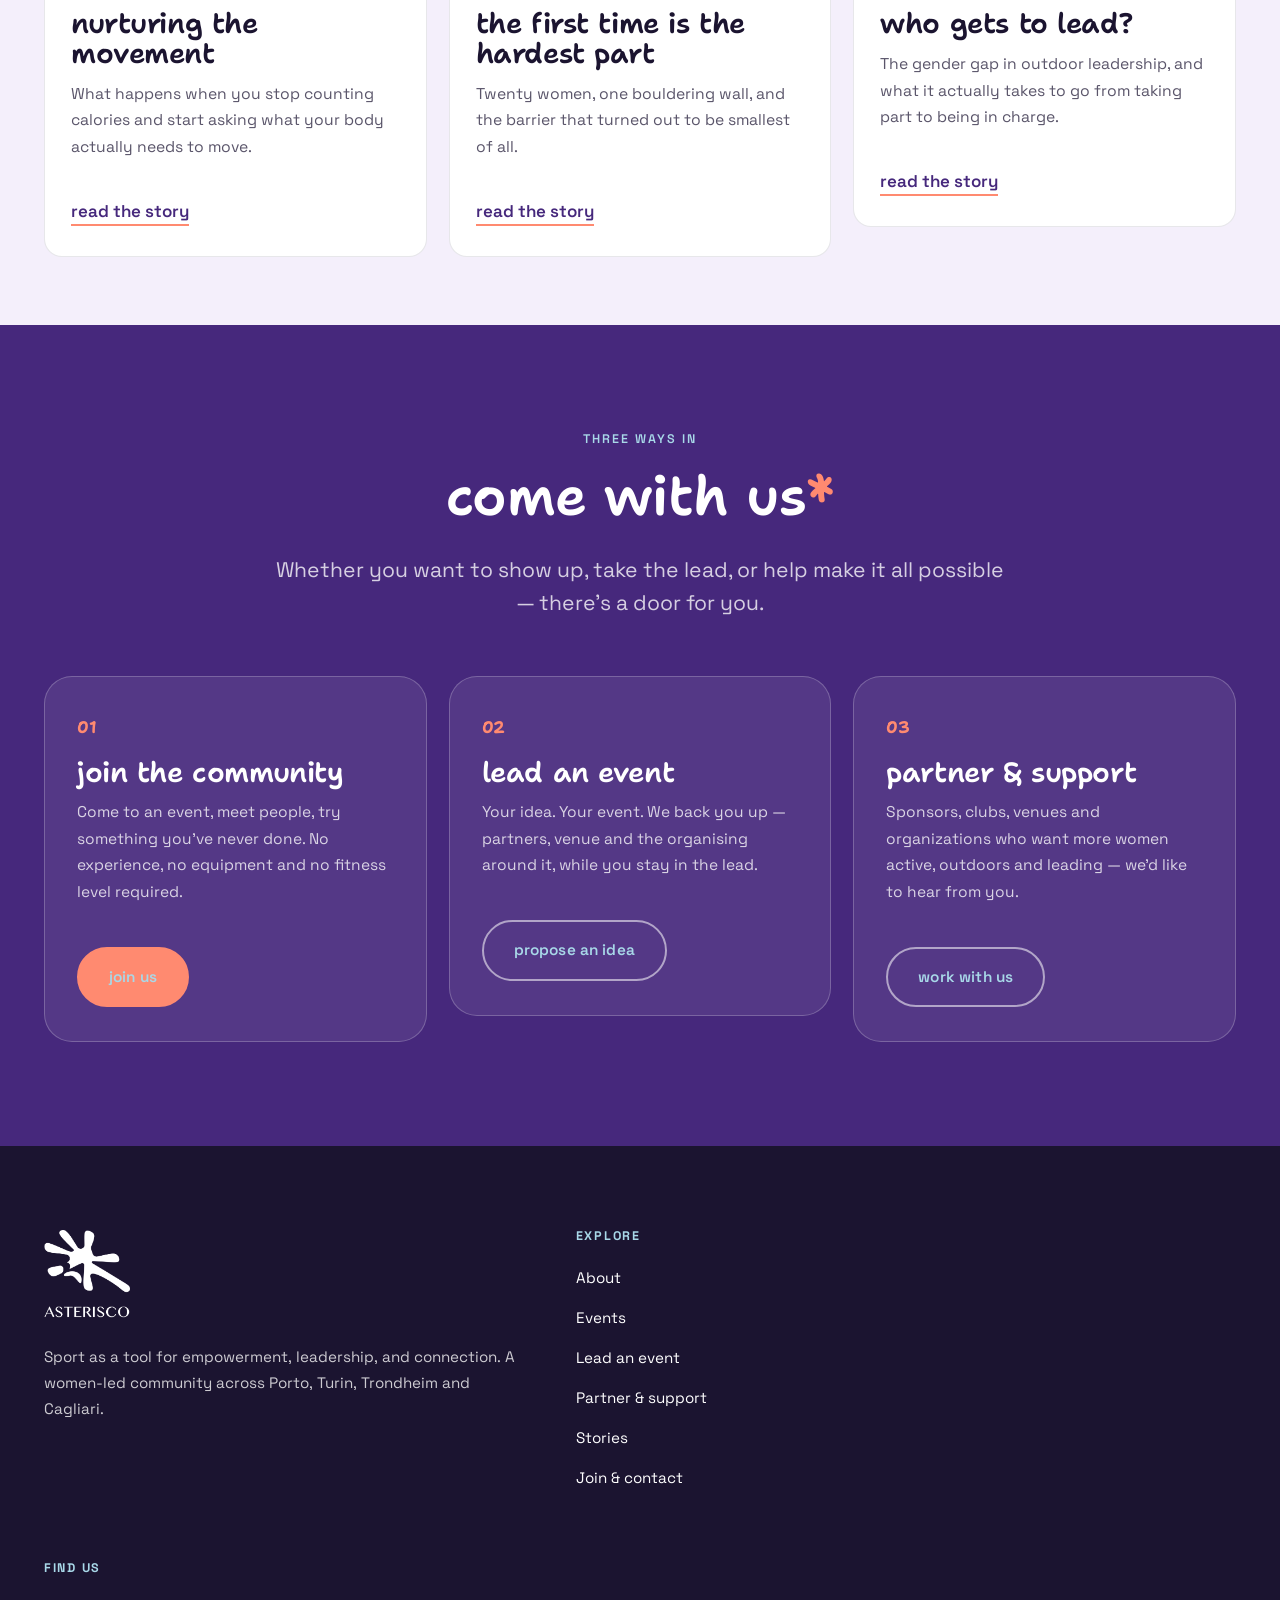
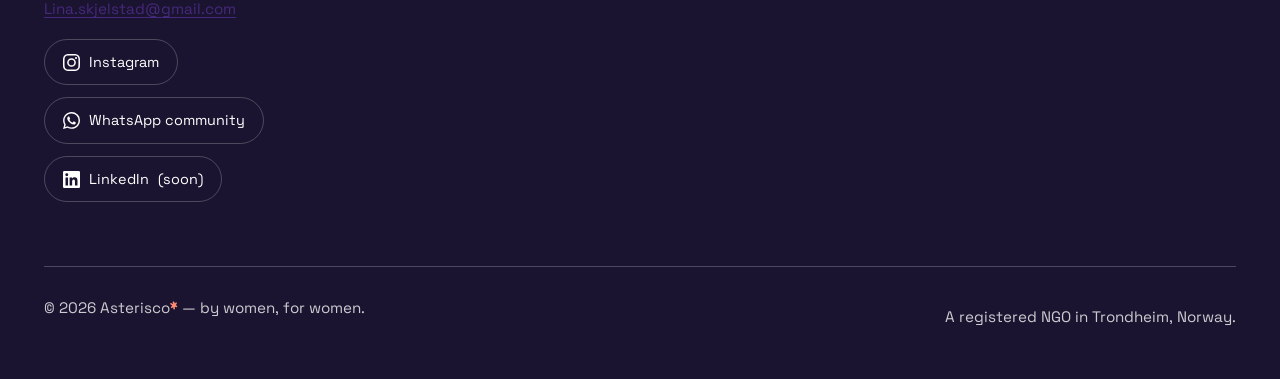
==== commit ef1c051e: "Add the WhatsApp community link across the site The community is where the per-city group chats live" ====
--- a/index.html
+++ b/index.html
@@ -186,7 +186,11 @@
         </div>
         <div class="col col-5">
           <p>Each city runs its own events, led by women who live there. Between events, local groups keep going on their own — proposing hikes, rides and runs without waiting for us.</p>
-          <p><a class="textlink" href="contact.html">bring asterisco to your city</a></p>
+          <p>Every city has its own group chat inside our WhatsApp community. Join it and find yours.</p>
+          <div class="btn-row" style="margin-top:22px">
+            <a class="btn btn--violet" href="https://chat.whatsapp.com/HBhcw0KJ25LJq2RqNpKR7T" target="_blank" rel="noopener">join the whatsapp community</a>
+          </div>
+          <p style="margin-top:22px"><a class="textlink" href="contact.html">bring asterisco to your city</a></p>
         </div>
       </div>
     </div>
@@ -399,6 +403,10 @@
             <svg viewBox="0 0 24 24" aria-hidden="true"><path d="M12 2.16c3.2 0 3.58.01 4.85.07 1.17.05 1.8.25 2.23.41.56.22.96.48 1.38.9.42.42.68.82.9 1.38.16.42.36 1.06.41 2.23.06 1.27.07 1.65.07 4.85s-.01 3.58-.07 4.85c-.05 1.17-.25 1.8-.41 2.23-.22.56-.48.96-.9 1.38-.42.42-.82.68-1.38.9-.42.16-1.06.36-2.23.41-1.27.06-1.65.07-4.85.07s-3.58-.01-4.85-.07c-1.17-.05-1.8-.25-2.23-.41-.56-.22-.96-.48-1.38-.9-.42-.42-.68-.82-.9-1.38-.16-.42-.36-1.06-.41-2.23C2.17 15.58 2.16 15.2 2.16 12s.01-3.58.07-4.85c.05-1.17.25-1.8.41-2.23.22-.56.48-.96.9-1.38.42-.42.82-.68 1.38-.9.42-.16 1.06-.36 2.23-.41C8.42 2.17 8.8 2.16 12 2.16M12 0C8.74 0 8.33.01 7.05.07 5.78.13 4.9.33 4.14.63c-.79.31-1.46.72-2.13 1.38C1.35 2.68.94 3.35.63 4.14.33 4.9.13 5.78.07 7.05.01 8.33 0 8.74 0 12s.01 3.67.07 4.95c.06 1.27.26 2.15.56 2.91.31.79.72 1.46 1.38 2.13.67.66 1.34 1.07 2.13 1.38.76.3 1.64.5 2.91.56C8.33 23.99 8.74 24 12 24s3.67-.01 4.95-.07c1.27-.06 2.15-.26 2.91-.56.79-.31 1.46-.72 2.13-1.38.66-.67 1.07-1.34 1.38-2.13.3-.76.5-1.64.56-2.91.06-1.28.07-1.69.07-4.95s-.01-3.67-.07-4.95c-.06-1.27-.26-2.15-.56-2.91-.31-.79-.72-1.46-1.38-2.13C21.32 1.35 20.65.94 19.86.63c-.76-.3-1.64-.5-2.91-.56C15.67.01 15.26 0 12 0z"/><path d="M12 5.84A6.16 6.16 0 1 0 18.16 12 6.16 6.16 0 0 0 12 5.84zM12 16a4 4 0 1 1 4-4 4 4 0 0 1-4 4z"/><circle cx="18.41" cy="5.59" r="1.44"/></svg>
             Instagram
           </a>
+          <a href="https://chat.whatsapp.com/HBhcw0KJ25LJq2RqNpKR7T" target="_blank" rel="noopener">
+            <svg viewBox="0 0 24 24" aria-hidden="true"><path d="M17.472 14.382c-.297-.149-1.758-.867-2.03-.967-.273-.099-.471-.148-.67.15-.197.297-.767.966-.94 1.164-.173.199-.347.223-.644.075-.297-.15-1.255-.463-2.39-1.475-.883-.788-1.48-1.761-1.653-2.059-.173-.297-.018-.458.13-.606.134-.133.298-.347.446-.52.149-.174.198-.298.298-.497.099-.198.05-.371-.025-.52-.075-.149-.669-1.612-.916-2.207-.242-.579-.487-.5-.669-.51-.173-.008-.371-.01-.57-.01-.198 0-.52.074-.792.372-.272.297-1.04 1.016-1.04 2.479 0 1.462 1.065 2.875 1.213 3.074.149.198 2.096 3.2 5.077 4.487.709.306 1.262.489 1.694.625.712.227 1.36.195 1.871.118.571-.085 1.758-.719 2.006-1.413.248-.694.248-1.289.173-1.413-.074-.124-.272-.198-.57-.347m-5.421 7.403h-.004a9.87 9.87 0 01-5.031-1.378l-.361-.214-3.741.982.998-3.648-.235-.374a9.86 9.86 0 01-1.51-5.26c.001-5.45 4.436-9.884 9.888-9.884 2.64 0 5.122 1.03 6.988 2.898a9.825 9.825 0 012.893 6.994c-.003 5.45-4.437 9.884-9.885 9.884m8.413-18.297A11.815 11.815 0 0012.05 0C5.495 0 .16 5.335.157 11.892c0 2.096.547 4.142 1.588 5.945L.057 24l6.305-1.654a11.882 11.882 0 005.683 1.448h.005c6.554 0 11.89-5.335 11.893-11.893A11.821 11.821 0 0020.885 3.488"/></svg>
+            WhatsApp community
+          </a>
           <!-- LinkedIn: replace href with the company page URL once the profile exists -->
           <a href="contact.html" aria-label="LinkedIn — profile coming soon">
             <svg viewBox="0 0 24 24" aria-hidden="true"><path d="M20.45 20.45h-3.56v-5.57c0-1.33-.02-3.04-1.85-3.04-1.85 0-2.14 1.45-2.14 2.94v5.67H9.35V9h3.41v1.56h.05a3.74 3.74 0 0 1 3.37-1.85c3.6 0 4.27 2.37 4.27 5.46zM5.34 7.43a2.07 2.07 0 1 1 2.06-2.07 2.07 2.07 0 0 1-2.06 2.07zM7.12 20.45H3.55V9h3.57zM22.22 0H1.77A1.76 1.76 0 0 0 0 1.73v20.54A1.76 1.76 0 0 0 1.77 24h20.45A1.77 1.77 0 0 0 24 22.27V1.73A1.77 1.77 0 0 0 22.22 0z"/></svg>
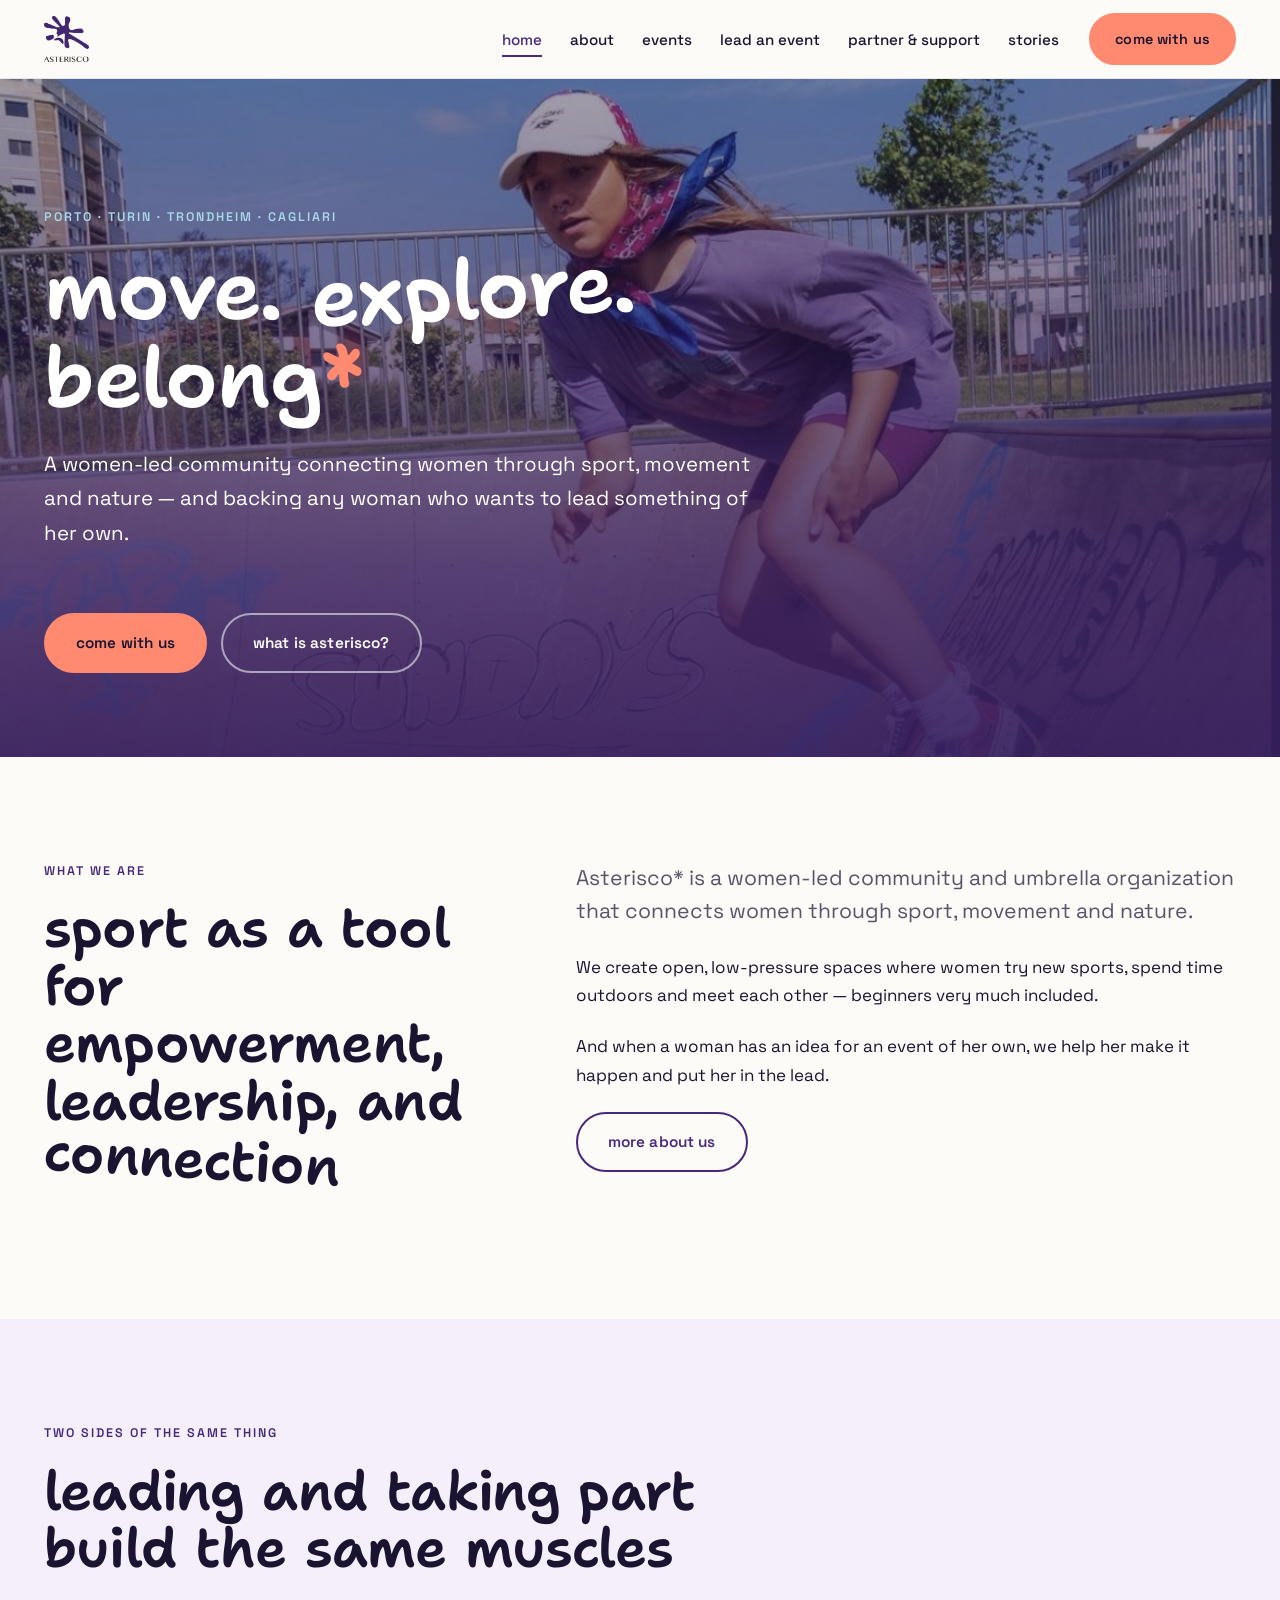
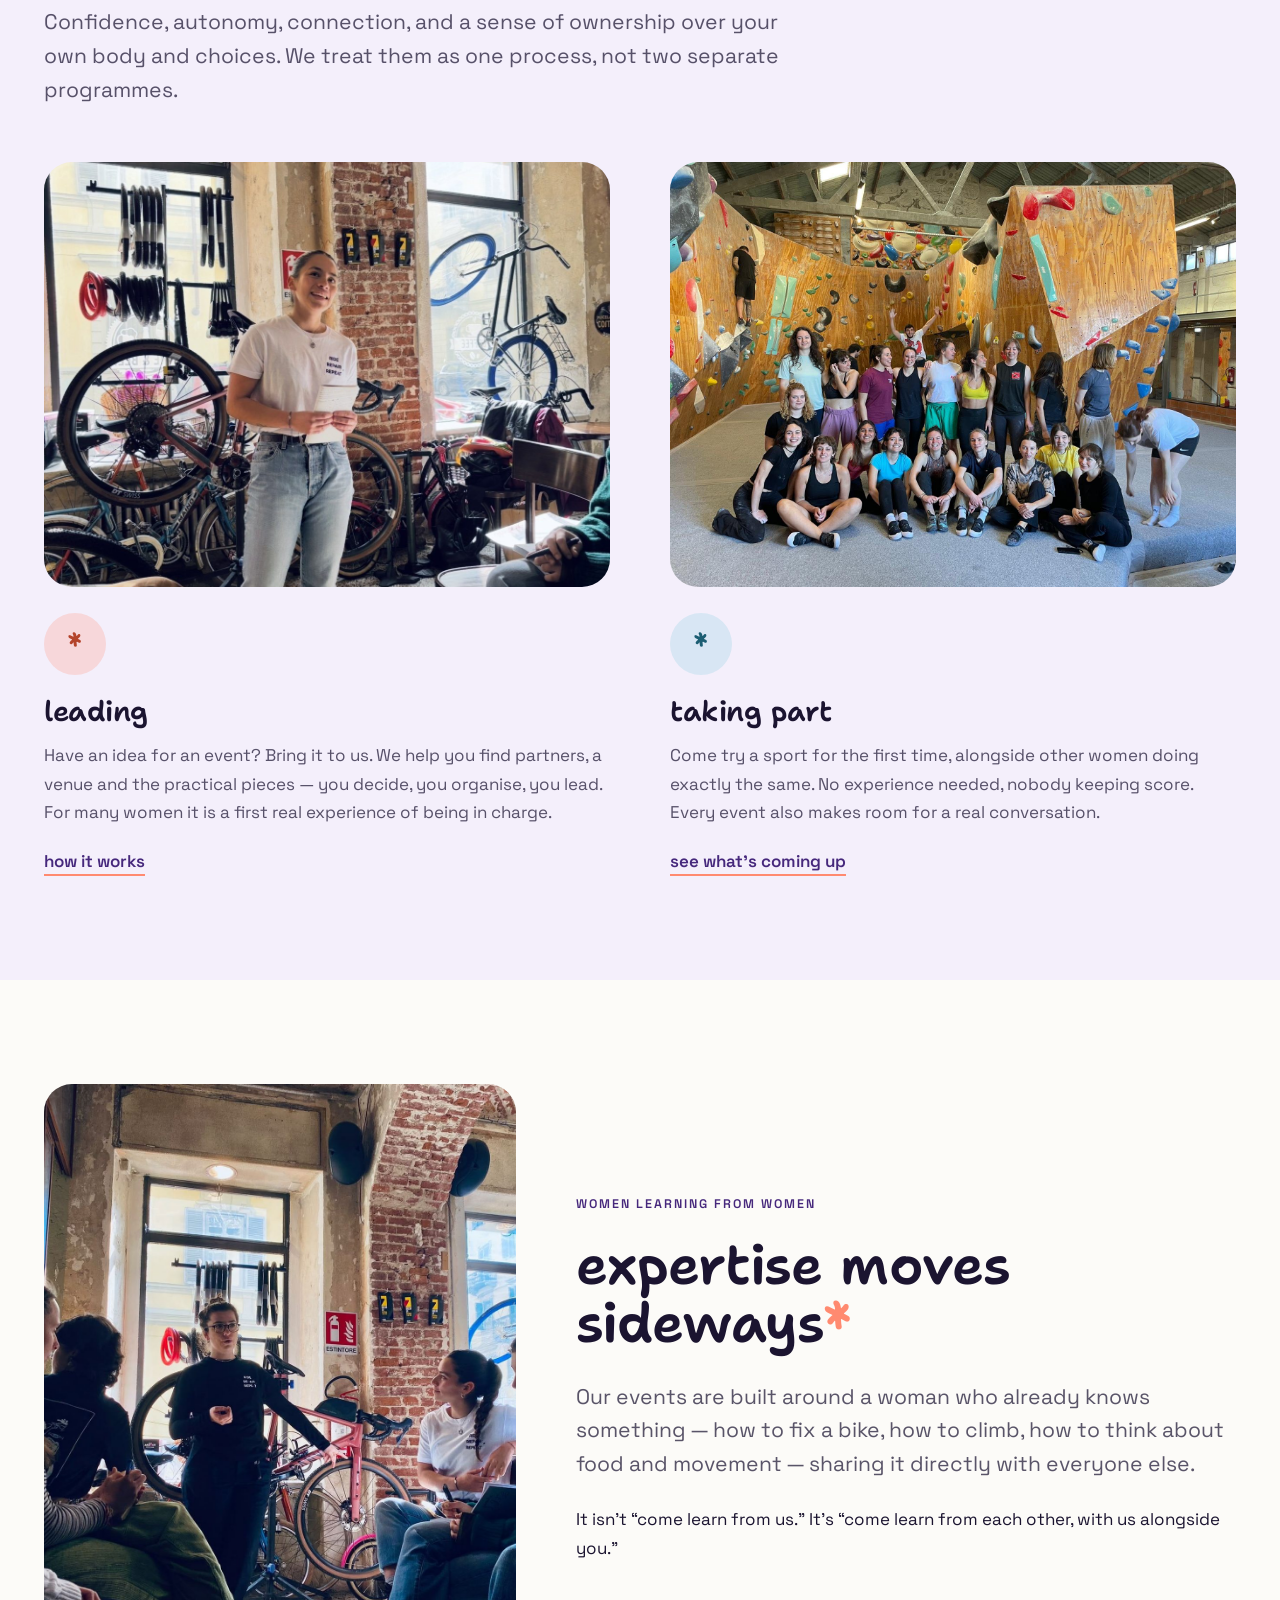
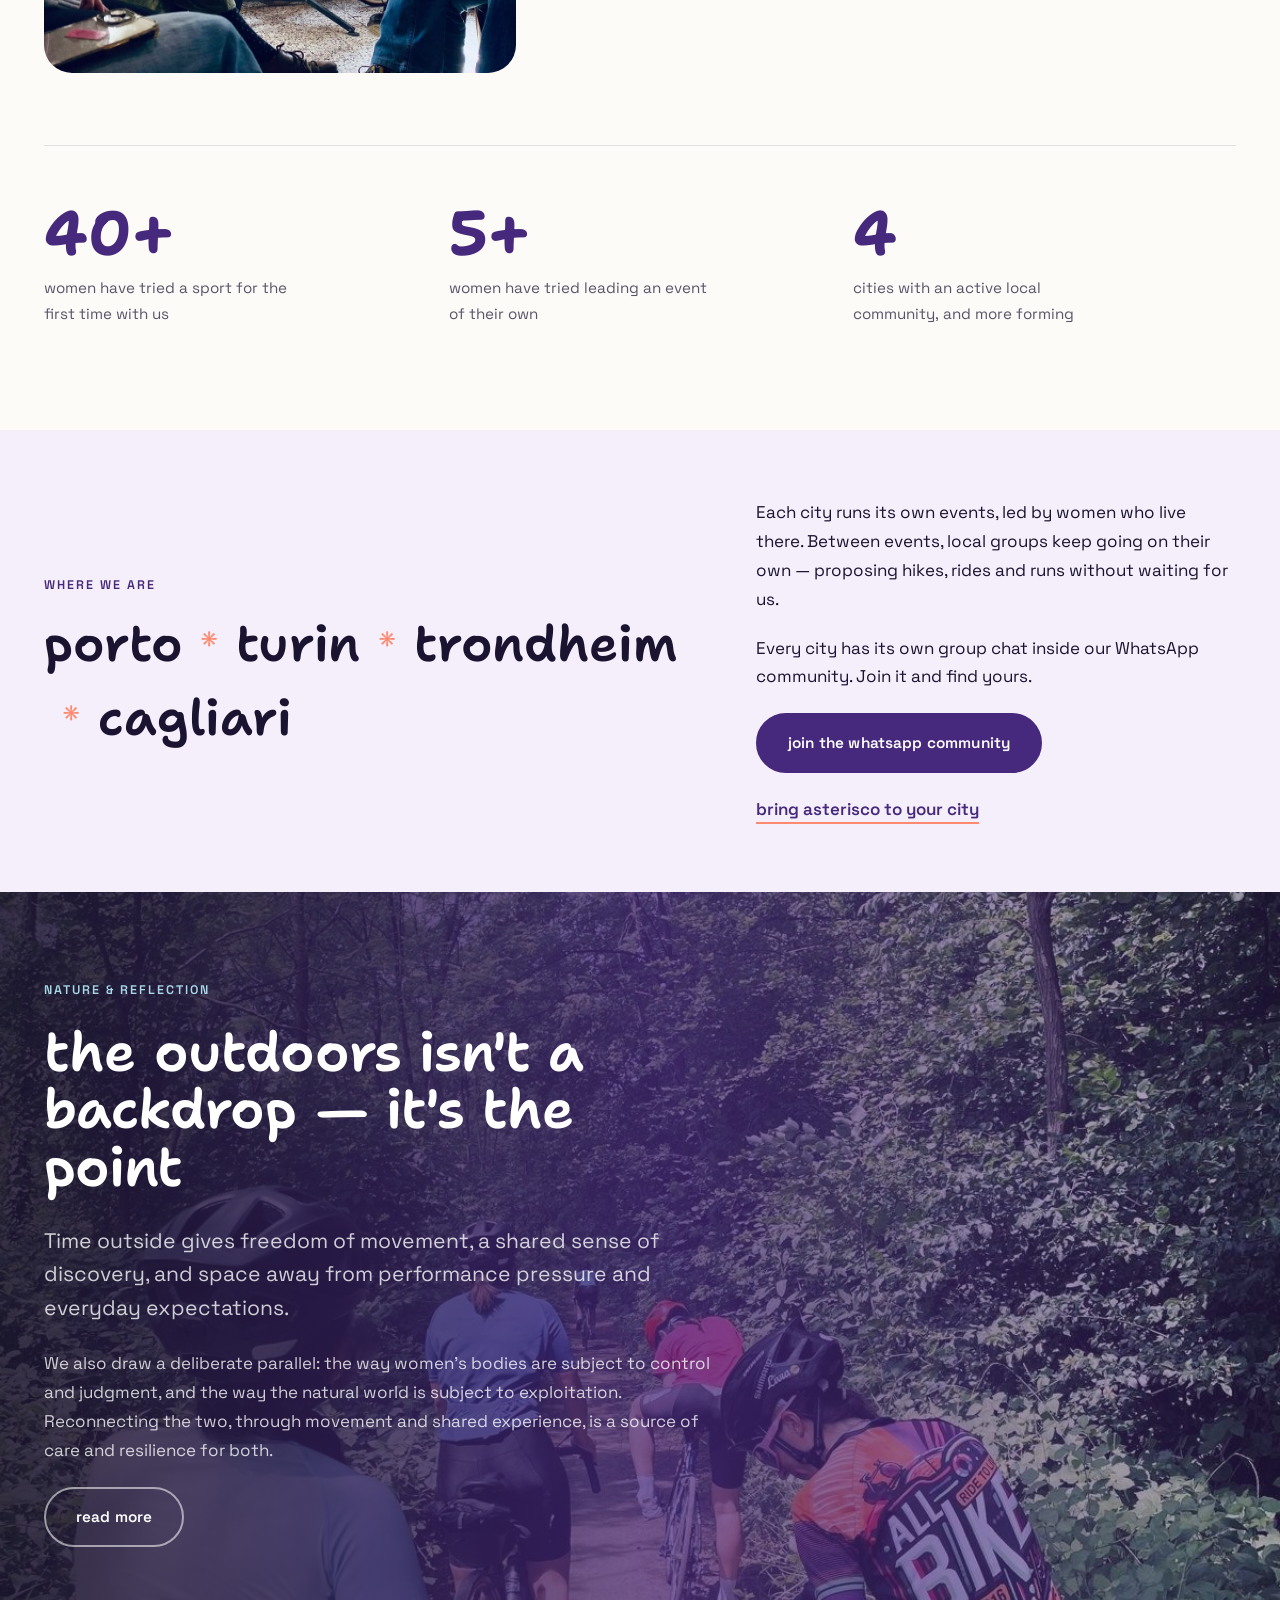
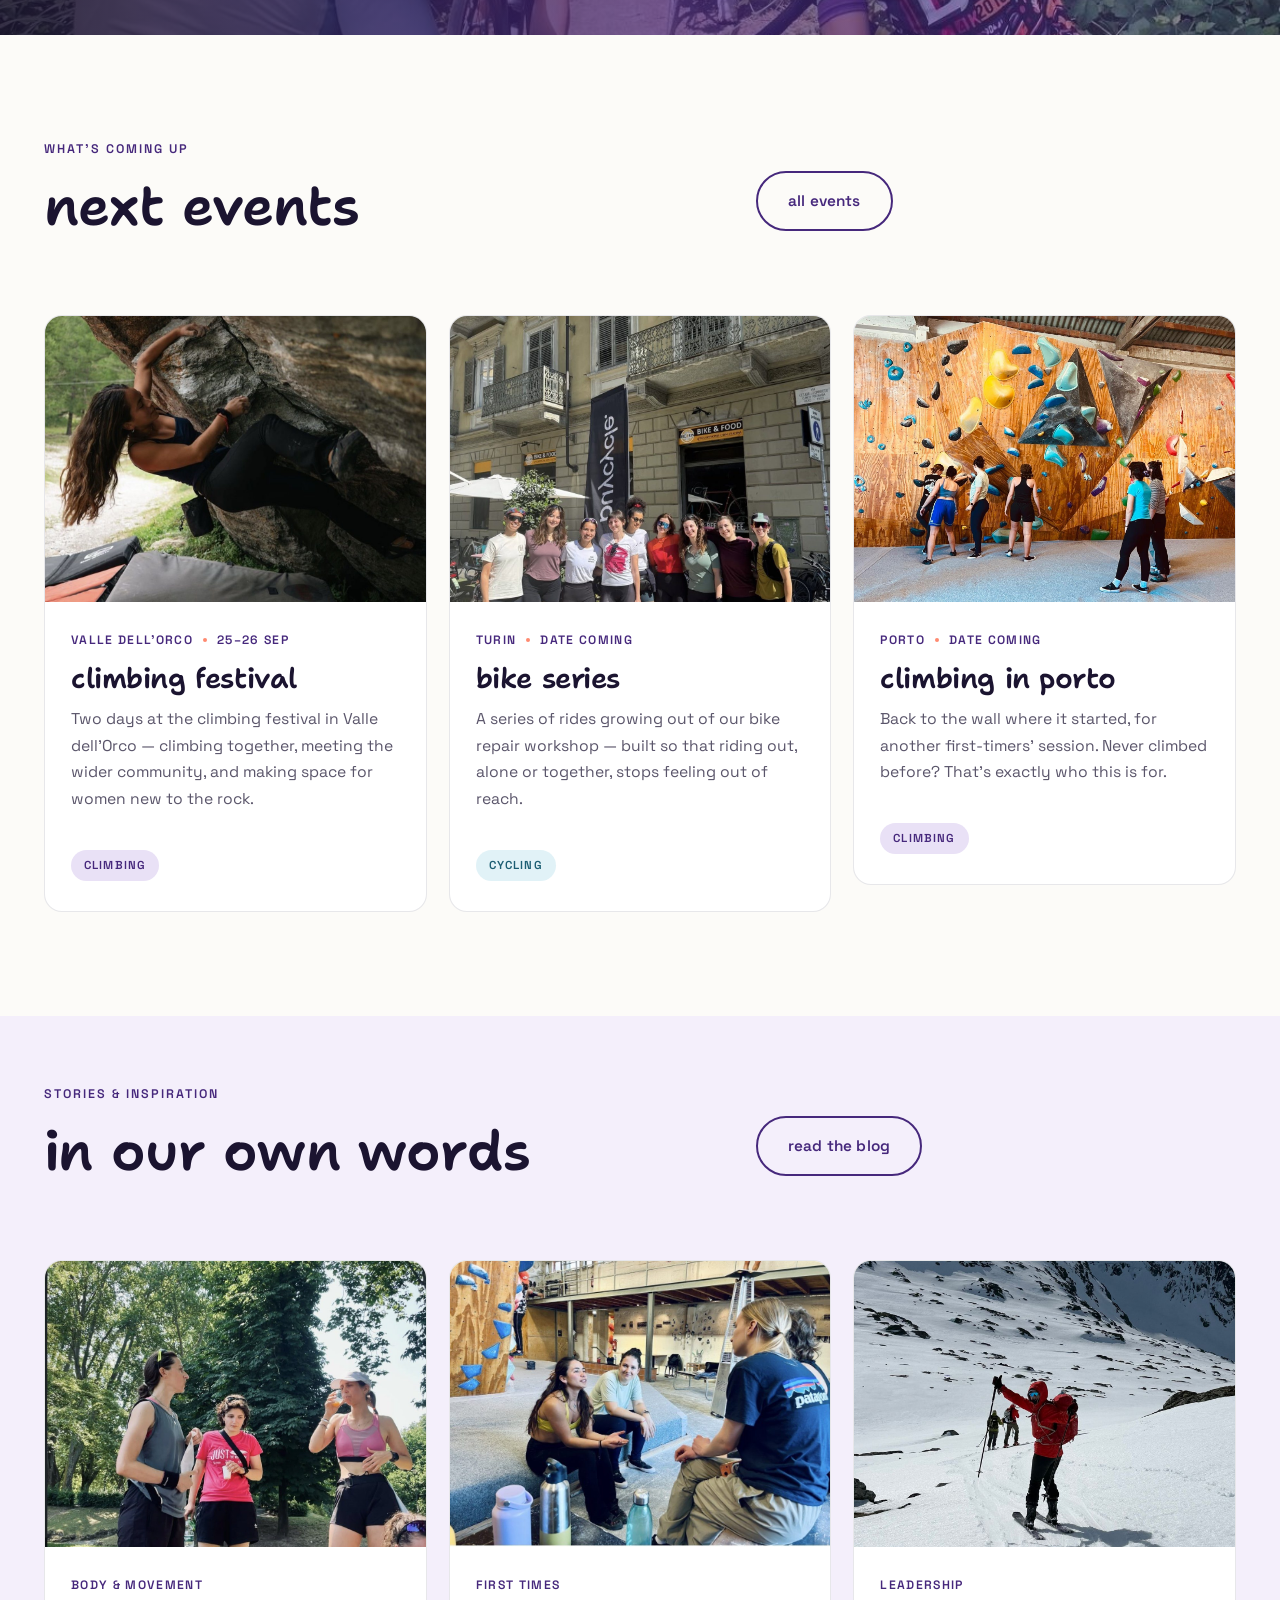
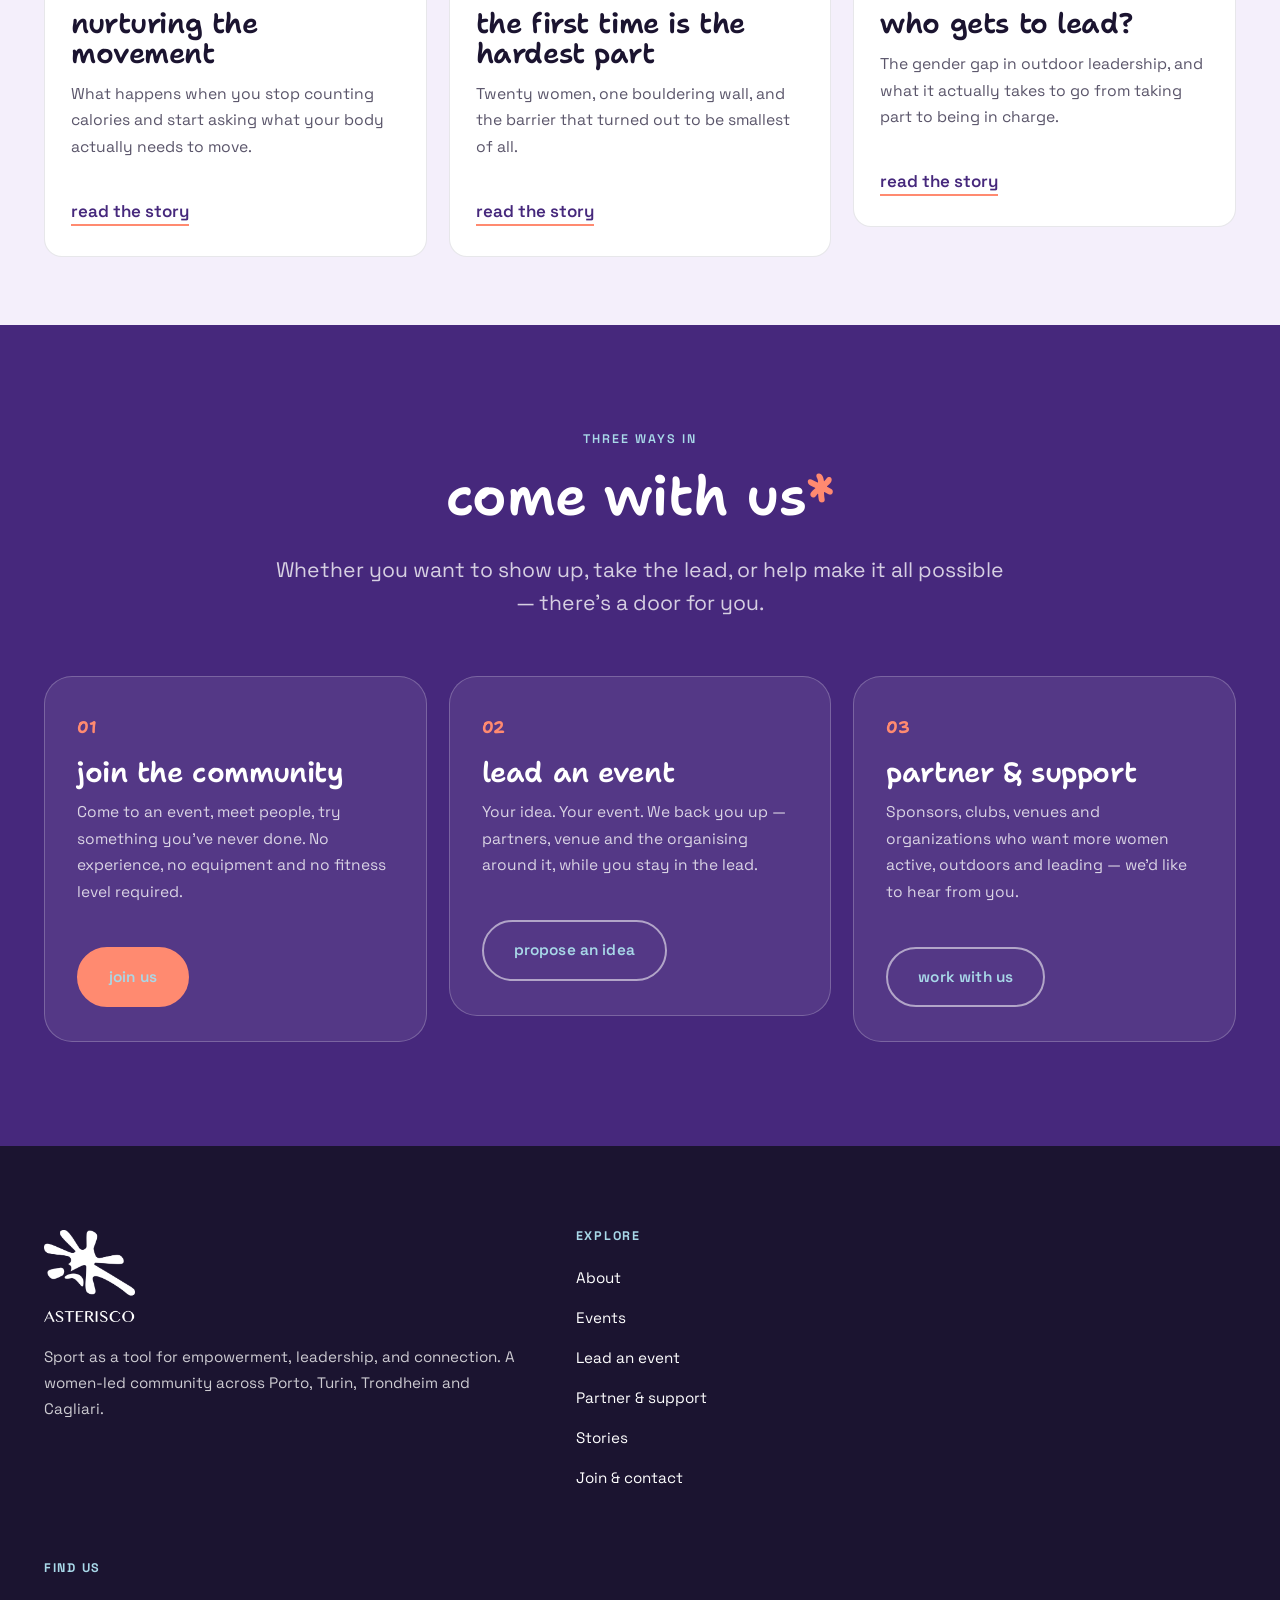
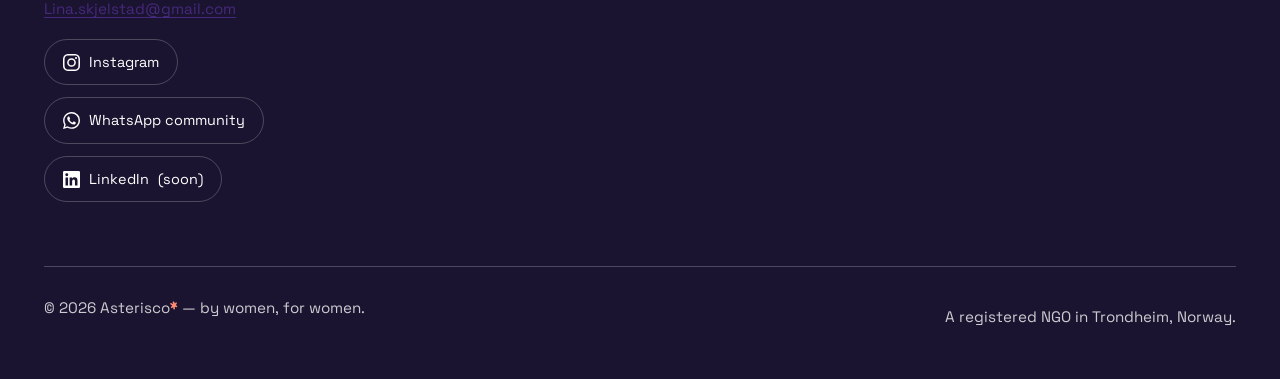
==== commit 3eaf0512: "New logo artwork and a home link in the nav Replaces the logo with the updated mark supplied as vect" ====
--- a/index.html
+++ b/index.html
@@ -34,7 +34,7 @@
 <header class="site-header">
   <div class="container site-header__inner">
     <a class="brand" href="index.html" aria-label="Asterisco* home">
-      <img src="assets/img/logo-full.png" alt="Asterisco* logo — a violet paint-splatter asterisk above the word Asterisco" width="1201" height="1283">
+      <img src="assets/img/logo-full.png" alt="Asterisco* logo — a violet paint-splatter asterisk above the word Asterisco" width="1200" height="1219">
     </a>
 
     <nav class="nav" aria-label="Main">
@@ -42,6 +42,7 @@
         <span></span><span></span><span></span>
       </button>
       <ul class="nav__list" id="primary-menu">
+        <li><a class="nav__link" href="index.html" aria-current="page">home</a></li>
         <li><a class="nav__link" href="about.html">about</a></li>
         <li><a class="nav__link" href="events.html">events</a></li>
         <li><a class="nav__link" href="lead-an-event.html">lead an event</a></li>
@@ -379,7 +380,7 @@
   <div class="container">
     <div class="row row--wide">
       <div class="col col-5 site-footer__brand">
-        <img src="assets/img/logo-full-white.png" alt="Asterisco* logo" width="1201" height="1283" loading="lazy">
+        <img src="assets/img/logo-full-white.png" alt="Asterisco* logo" width="1200" height="1219" loading="lazy">
         <p>Sport as a tool for empowerment, leadership, and connection. A women-led community across Porto, Turin, Trondheim and Cagliari.</p>
       </div>
 
--- a/assets/css/style.css
+++ b/assets/css/style.css
@@ -339,7 +339,7 @@
   color: #fff;
 }
 .hero__inner h1 { color: #fff; max-width: 15ch; margin-bottom: 24px; }
-.hero__text { max-width: 56ch; color: var(--white-75); font-size: clamp(1.08rem, 1.6vw, 1.28rem); }
+.hero__text { max-width: 56ch; color: #fff; font-size: clamp(1.08rem, 1.6vw, 1.28rem); }
 .hero__btns { margin-top: 38px; }
 
 /* Compact hero for inner pages */
@@ -627,6 +627,9 @@
   box-shadow: 0 0 0 3px rgba(70,40,124,.14);
 }
 
+/* Pill checkboxes. No page uses these right now — both forms ask open questions
+   instead — but they are kept so a checkbox group can be added back without
+   rebuilding the style. Safe to delete if you never want one. */
 .form__checks { display: flex; flex-wrap: wrap; gap: 12px; }
 .form__check {
   display: inline-flex; align-items: center; gap: 9px;
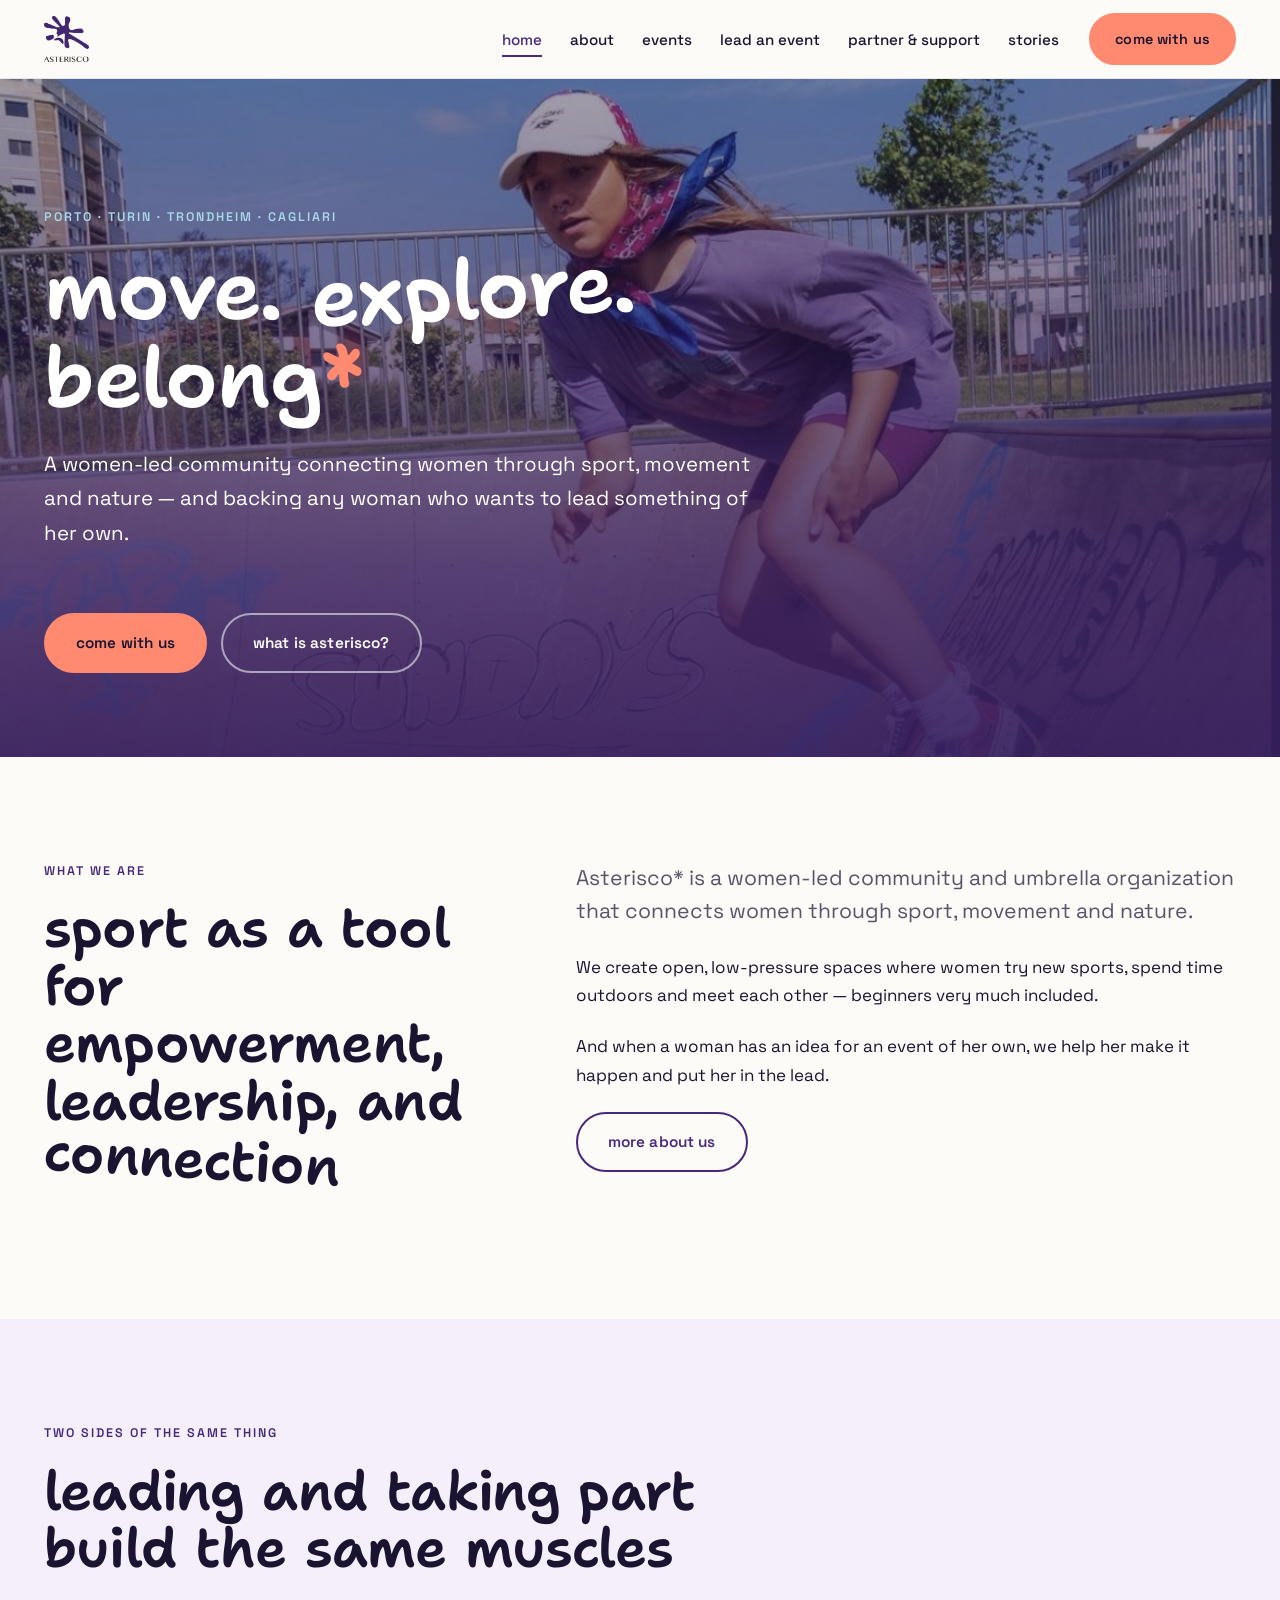
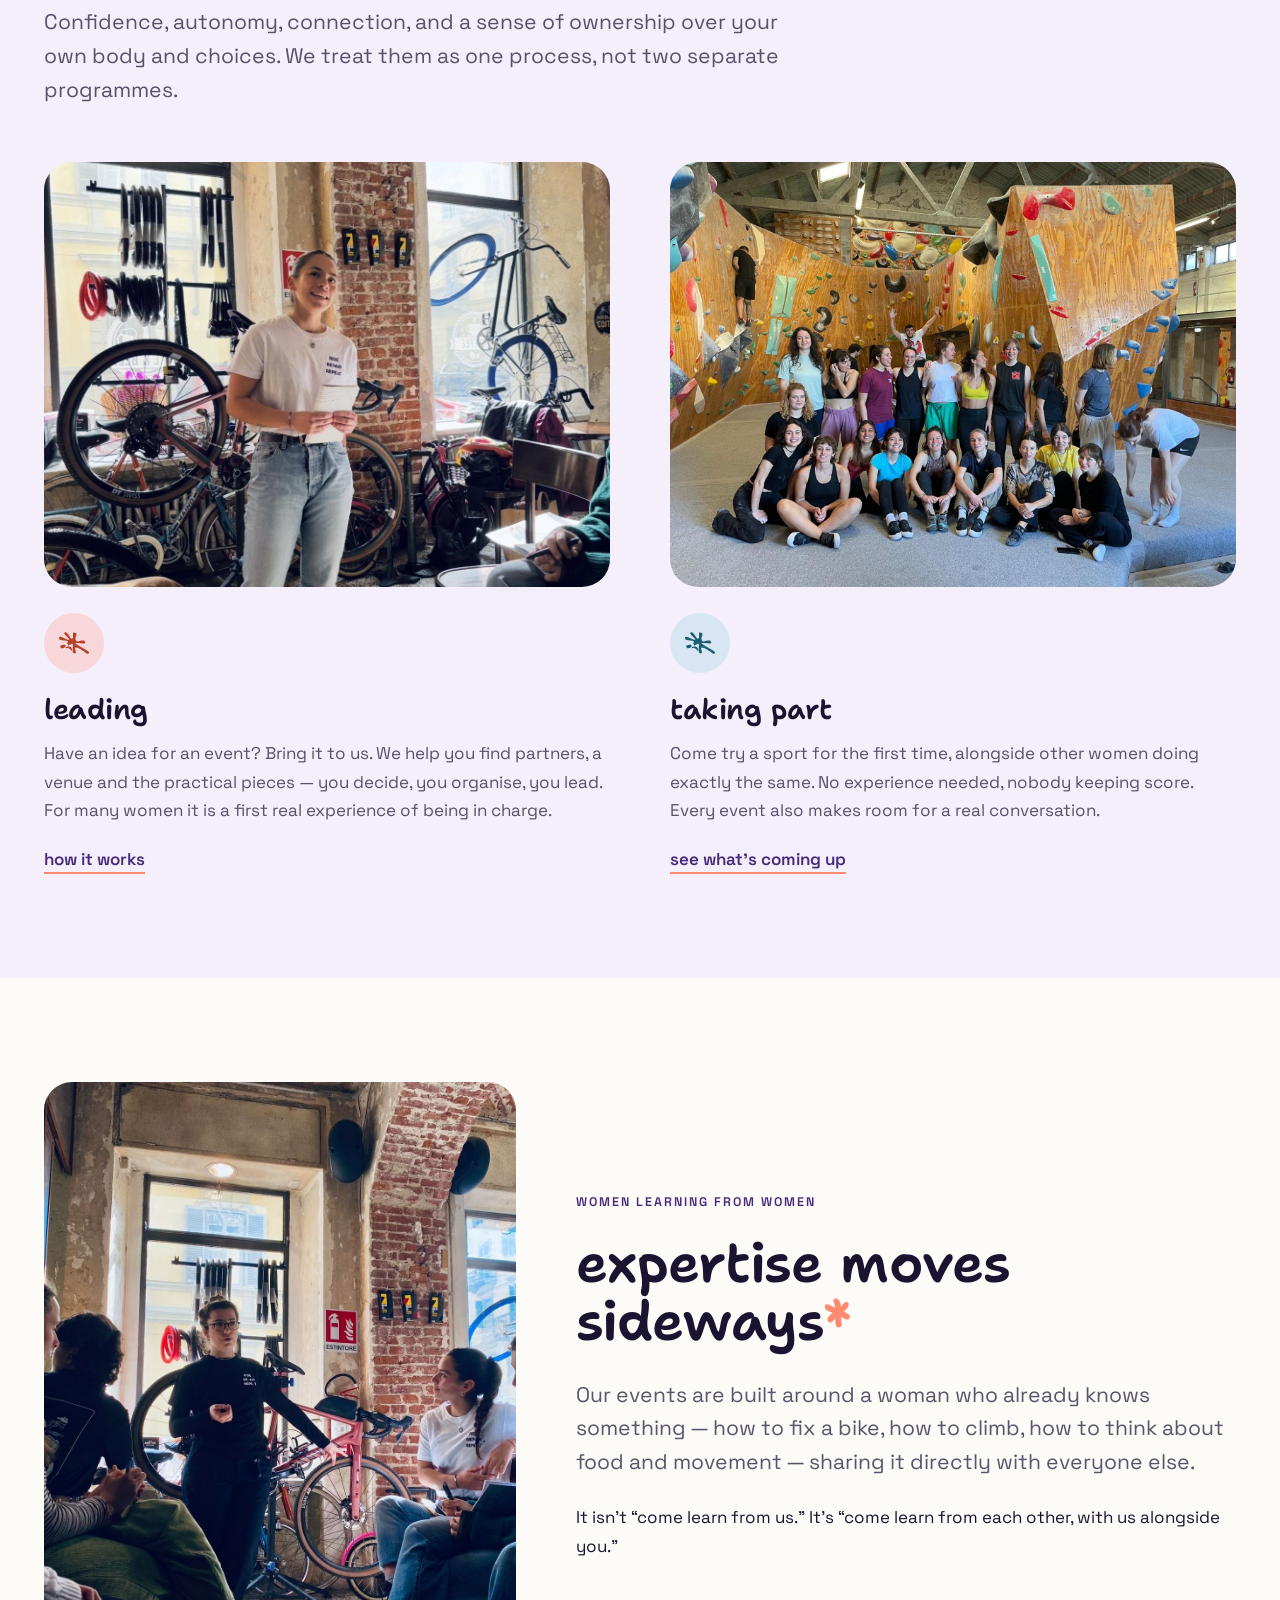
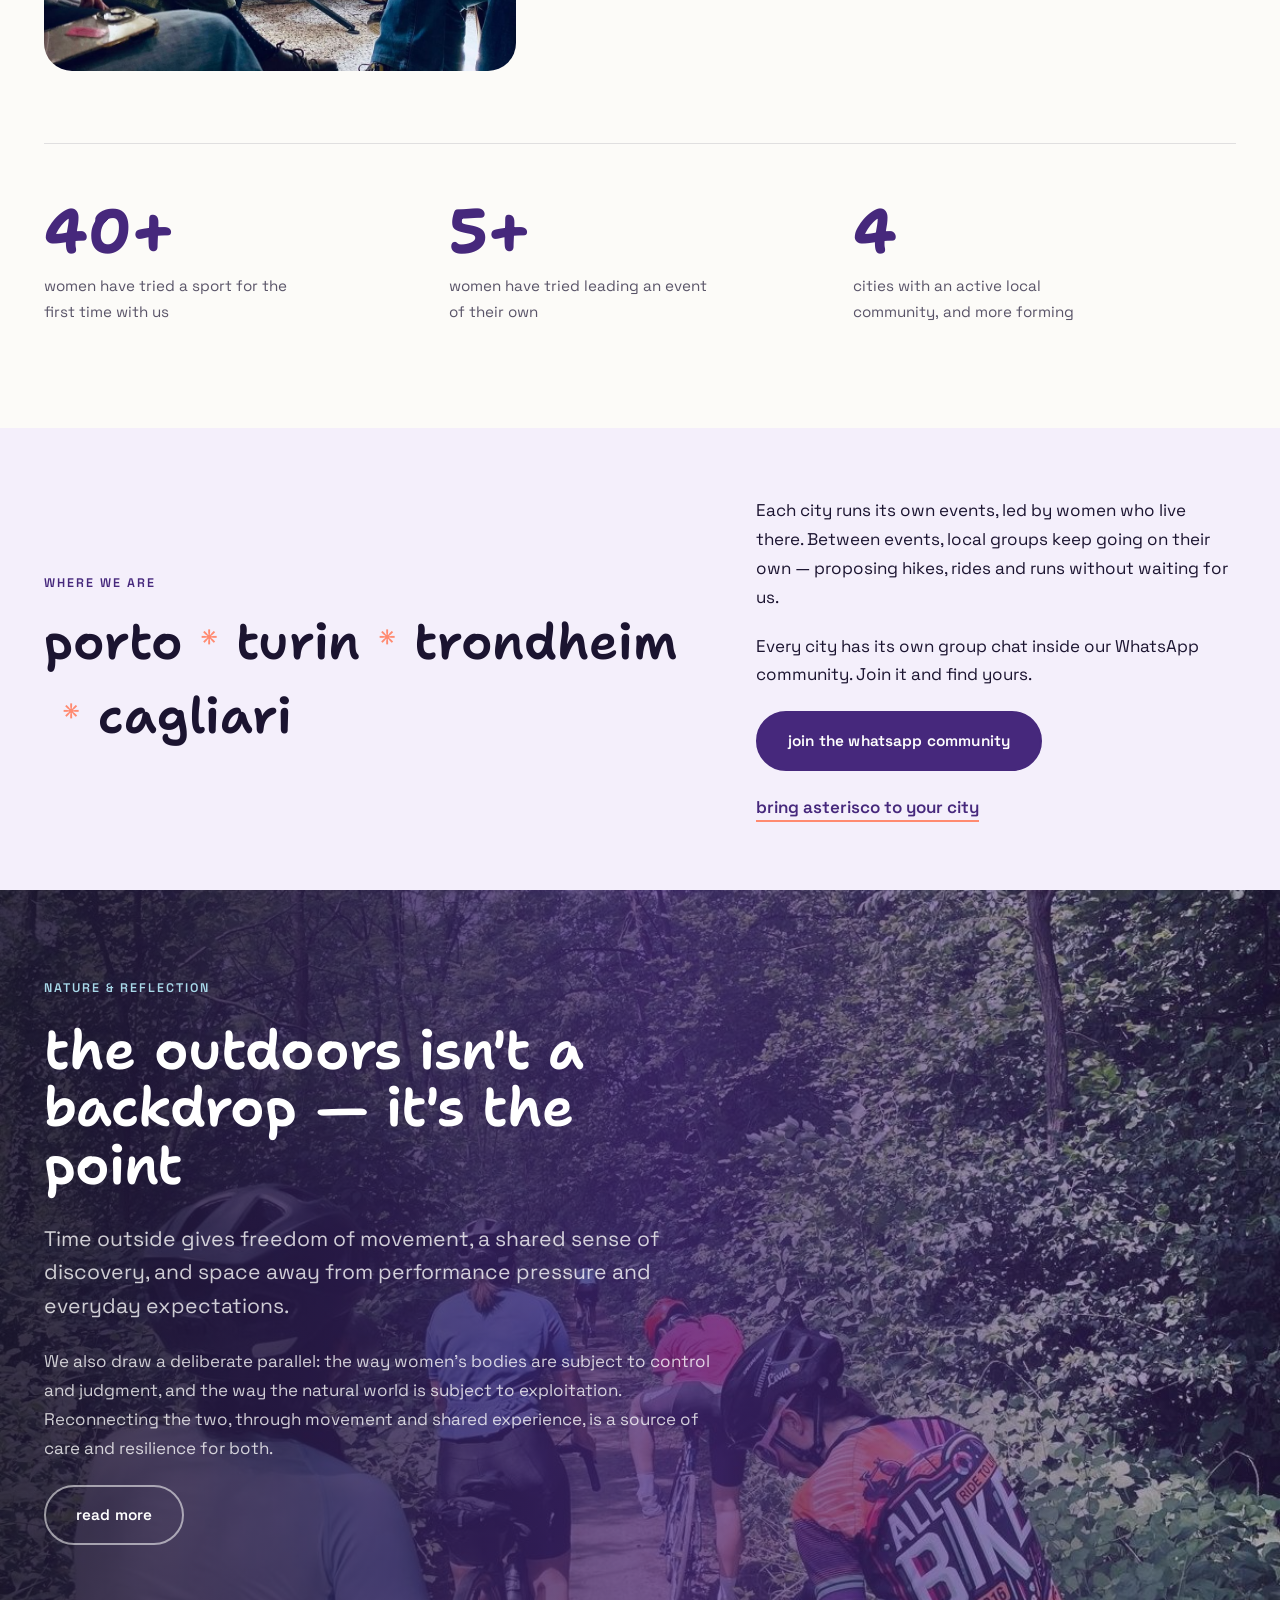
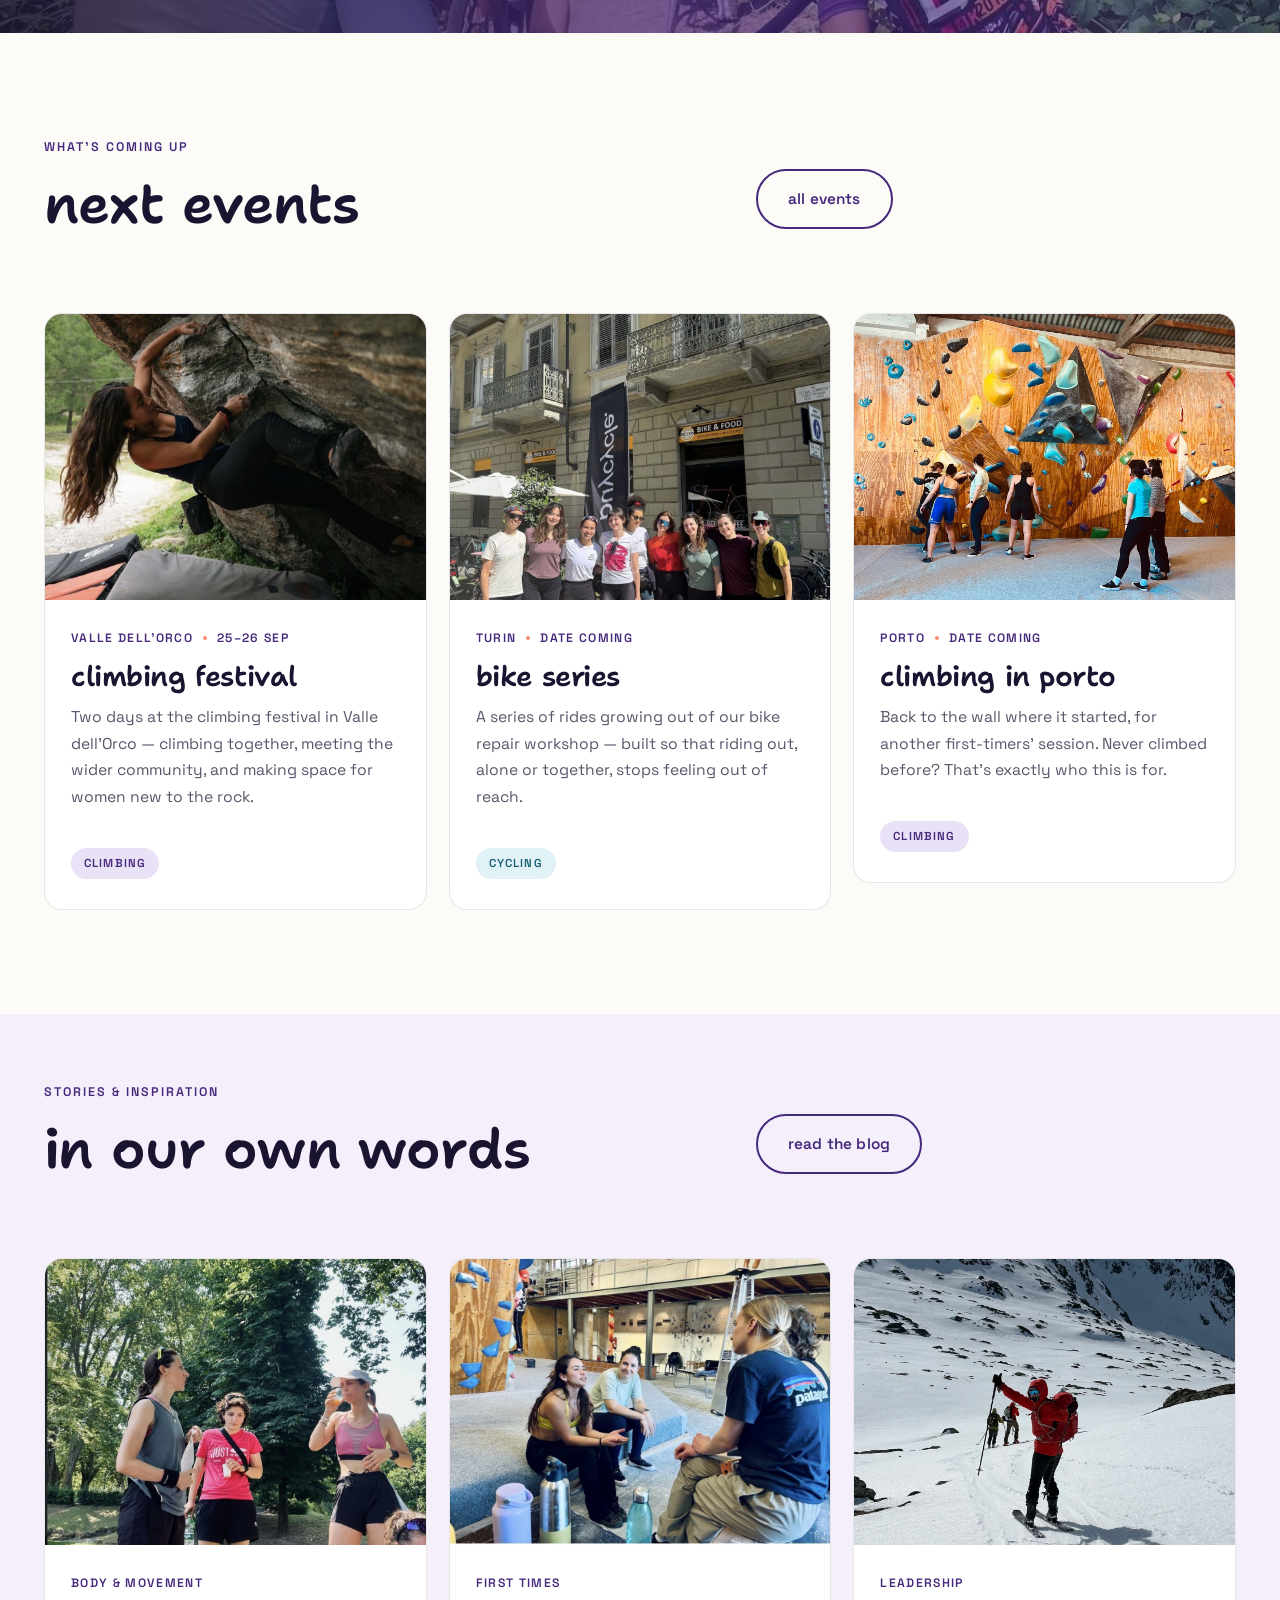
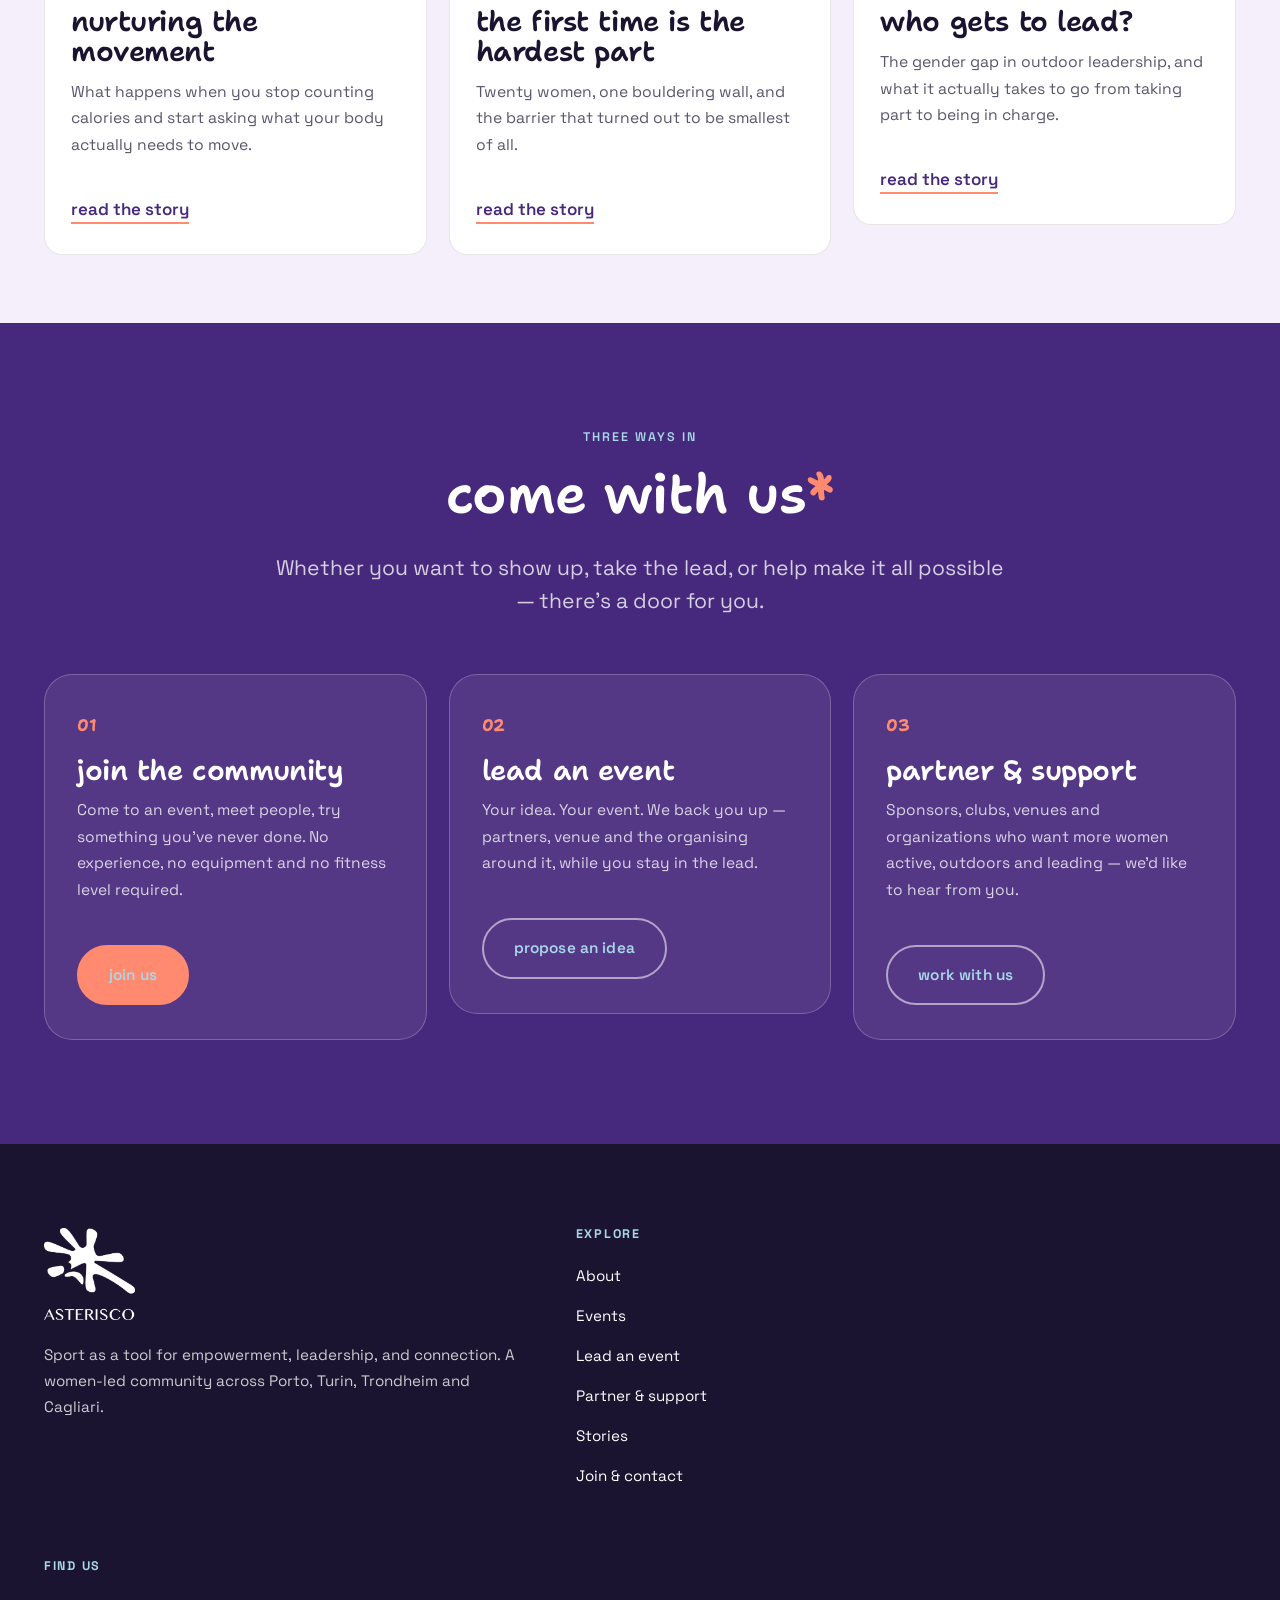
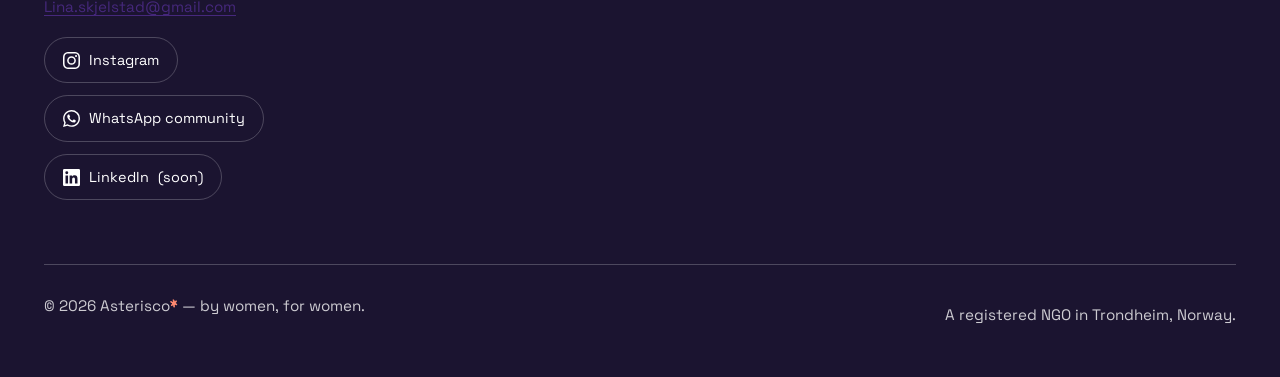
==== commit 554cfcb8: "Use the brand asterisk for the icon circles The icon circles carried a generic Font Awesome asterisk" ====
--- a/index.html
+++ b/index.html
@@ -108,7 +108,7 @@
             <img src="assets/img/photos/bike-workshop-leading-turin.jpg" alt="A woman standing in a bike workshop in Turin, holding notes and speaking to a seated group" width="1179" height="1530" loading="lazy">
           </div>
           <div class="iconbox" style="margin-top:26px">
-            <span class="iconbox__icon iconbox__icon--coral" aria-hidden="true">*</span>
+            <span class="iconbox__icon iconbox__icon--coral" aria-hidden="true"></span>
             <h3>leading</h3>
             <p>Have an idea for an event? Bring it to us. We help you find partners, a venue and the practical pieces — you decide, you organise, you lead. For many women it is a first real experience of being in charge.</p>
             <p><a class="textlink" href="lead-an-event.html">how it works</a></p>
@@ -120,7 +120,7 @@
             <img src="assets/img/photos/climbing-group-porto.jpg" alt="A large group of around twenty women gathered together in front of a bouldering wall in Porto" width="1600" height="1200" loading="lazy">
           </div>
           <div class="iconbox" style="margin-top:26px">
-            <span class="iconbox__icon iconbox__icon--sky" aria-hidden="true">*</span>
+            <span class="iconbox__icon iconbox__icon--sky" aria-hidden="true"></span>
             <h3>taking part</h3>
             <p>Come try a sport for the first time, alongside other women doing exactly the same. No experience needed, nobody keeping score. Every event also makes room for a real conversation.</p>
             <p><a class="textlink" href="events.html">see what's coming up</a></p>
--- a/assets/css/style.css
+++ b/assets/css/style.css
@@ -428,12 +428,22 @@
 
 .iconbox__icon {
   display: inline-flex; align-items: center; justify-content: center;
-  width: 62px; height: 62px; margin-bottom: 22px;
+  width: 60px; height: 60px; margin-bottom: 22px;
   border-radius: 50%;
   background: var(--lilac);
   color: var(--violet);
-  font-family: var(--display); font-size: 1.7rem; font-weight: 700;
   flex-shrink: 0;
+}
+
+/* The brand asterisk, masked so it takes the colour of the circle it sits in.
+   Same artwork as the logo mark, so the symbol reads as ours rather than a
+   generic typographic asterisk. */
+.iconbox__icon::before {
+  content: "";
+  width: 30px; height: 30px;
+  background-color: currentColor;
+  -webkit-mask: url(../img/asterisk-mark.svg) center / contain no-repeat;
+  mask: url(../img/asterisk-mark.svg) center / contain no-repeat;
 }
 .iconbox__icon--coral { background: rgba(255,138,112,.24); color: #B4432A; }
 .iconbox__icon--sky   { background: rgba(168,216,232,.38); color: #1C5E73; }
